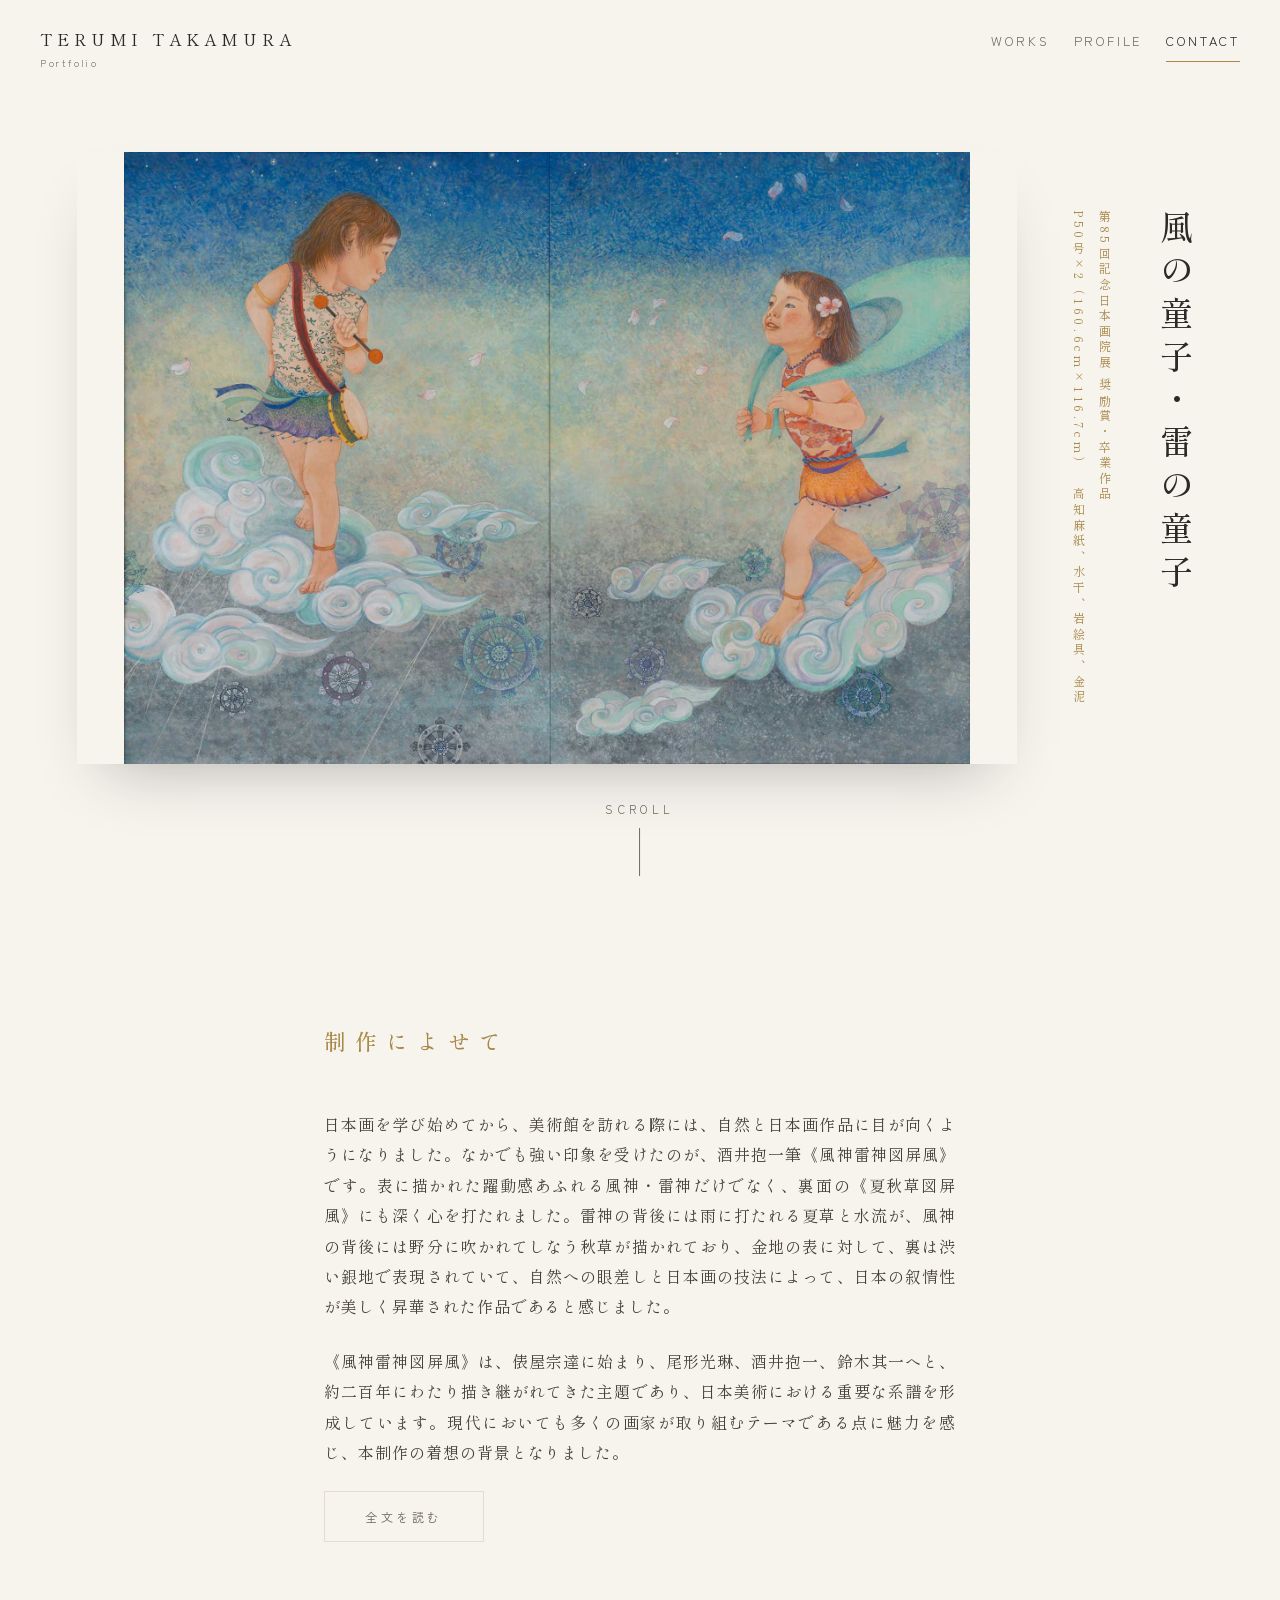
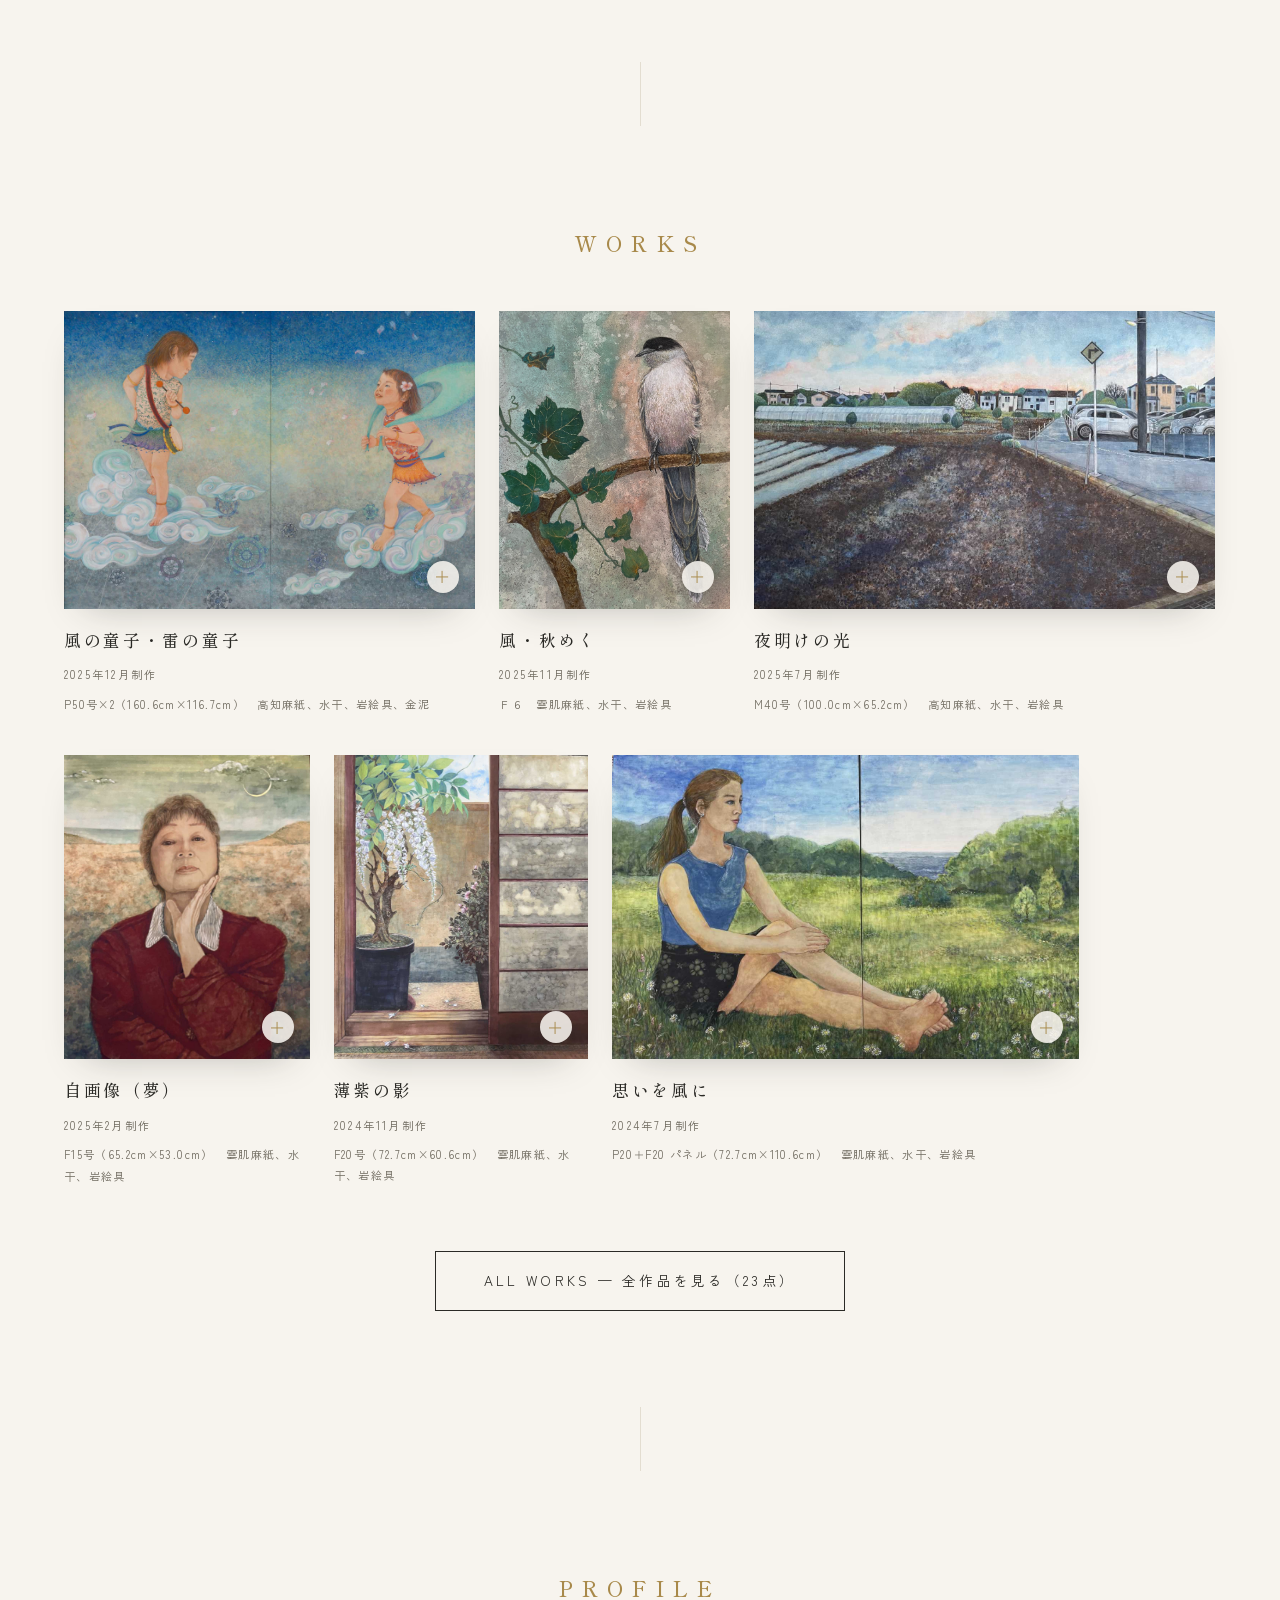
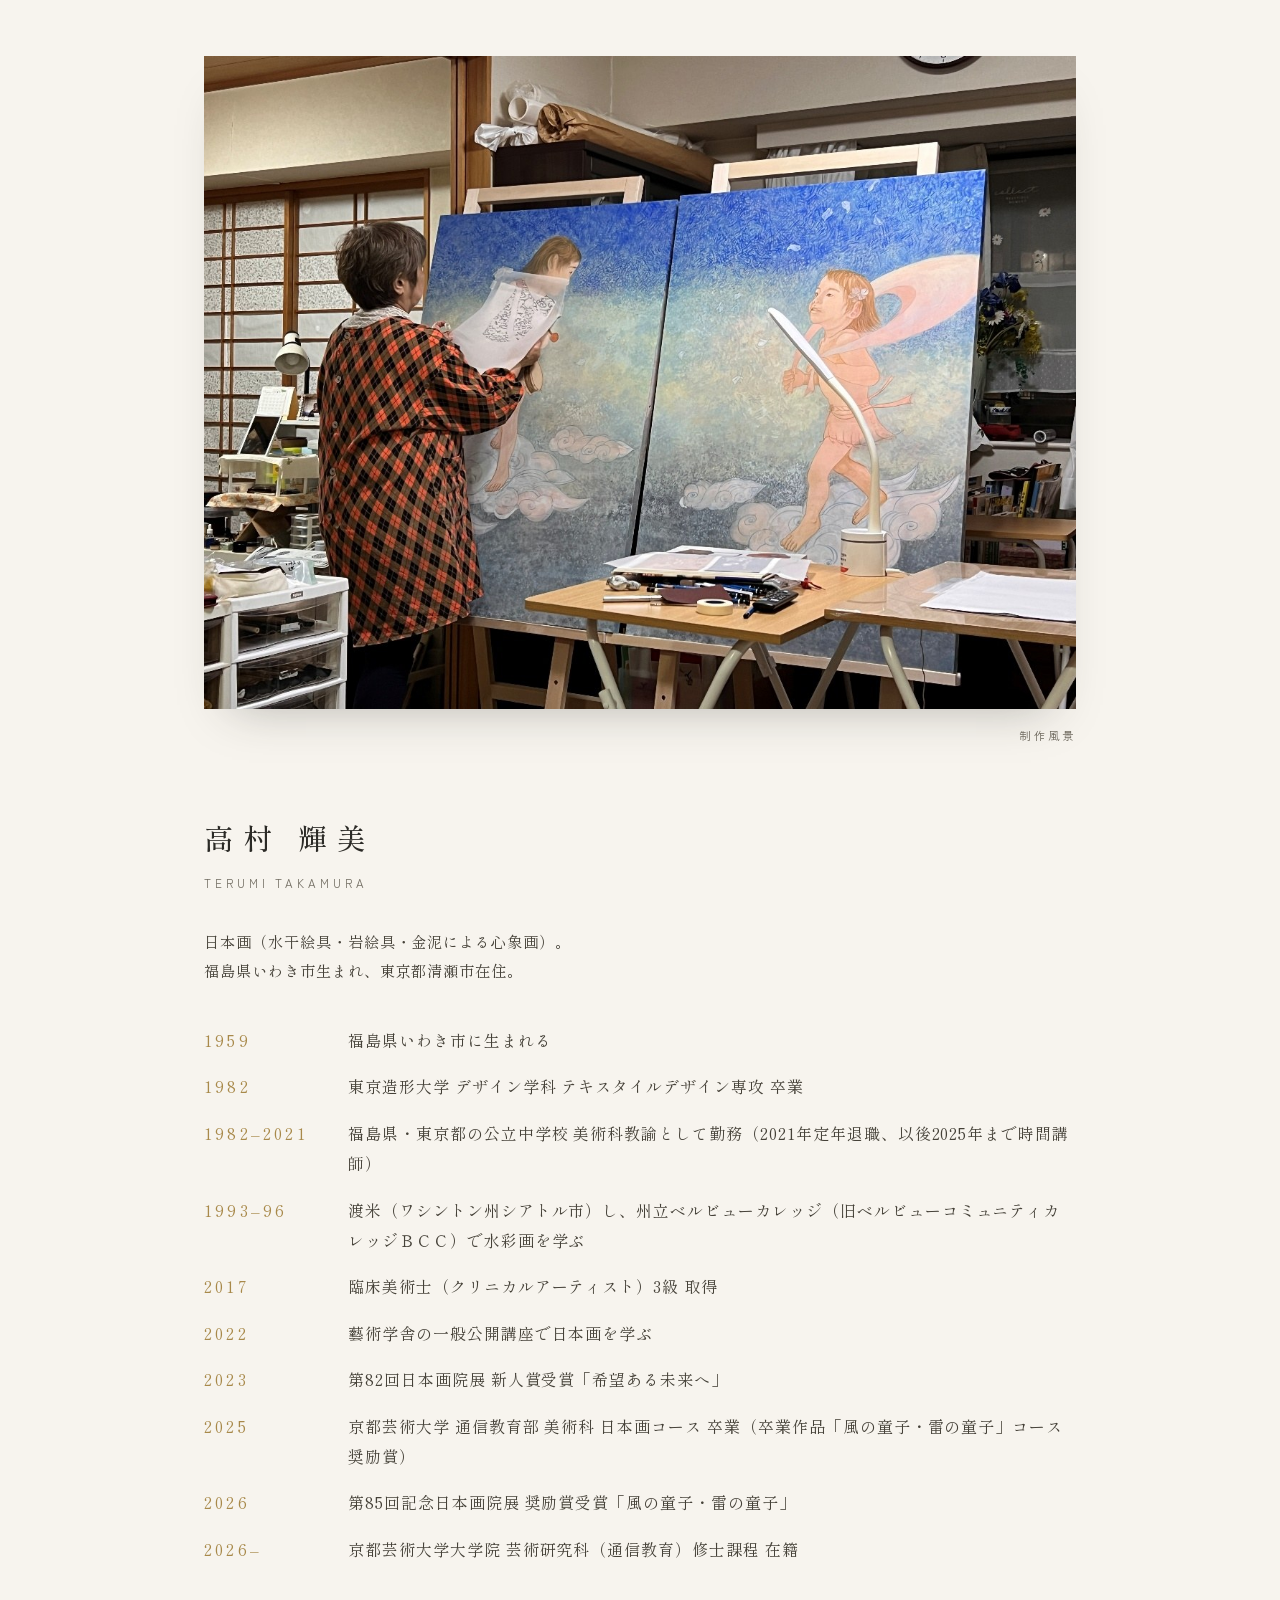
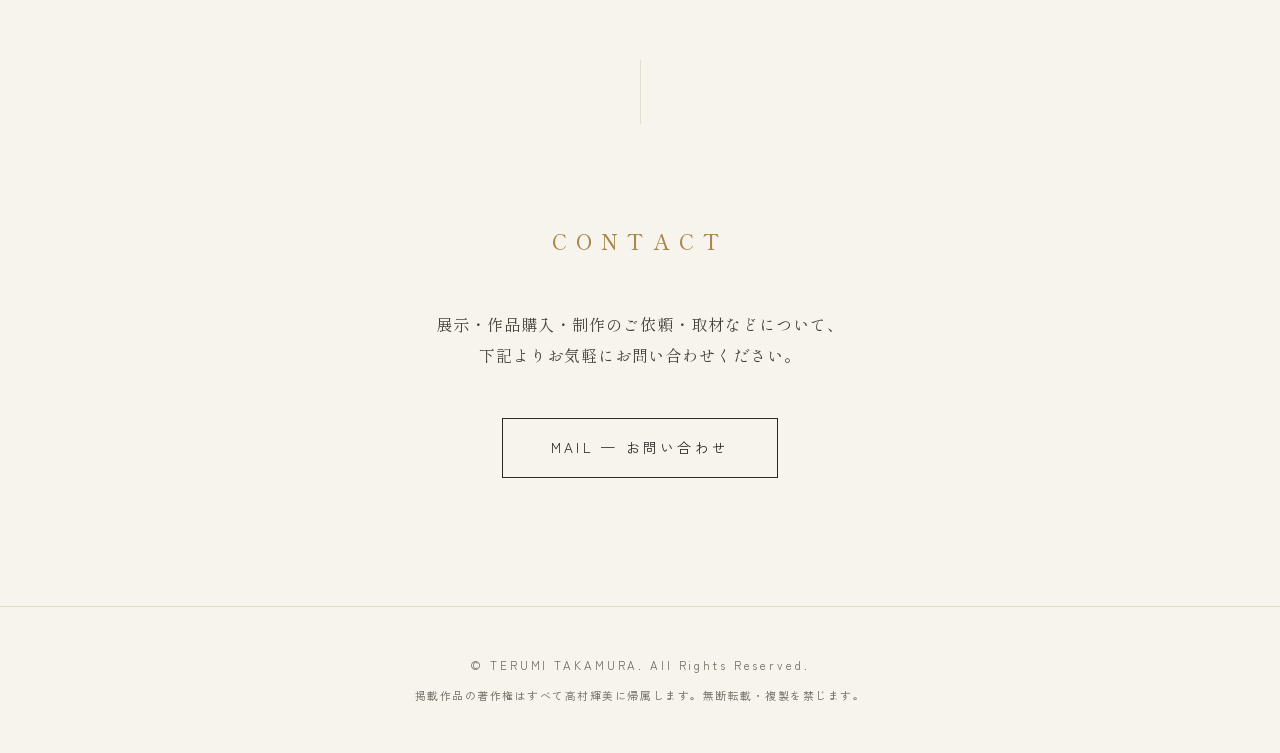
==== index.html @ 199bdb8d "検索・SNS・ボット対策一式を追加 - 作品グリッドとJSON-LDをHTMLへ事前描画（tools/build_static.py）。   JS無効環境・クローラー・SNSプレビューにも作品が見える" ====
<!DOCTYPE html>
<html lang="ja">
<head>
<meta charset="UTF-8">
<meta name="viewport" content="width=device-width, initial-scale=1.0">
<title>高村輝美 — 日本画 | Terumi Takamura</title>
<meta name="description" content="日本画家・高村輝美のポートフォリオ。岩絵具と金泥による心象画の世界。">
<link rel="preconnect" href="https://fonts.googleapis.com">
<link href="https://fonts.googleapis.com/css2?family=Shippori+Mincho:wght@400;500;600&family=Zen+Kaku+Gothic+New:wght@300;400;500&display=swap" rel="stylesheet">
<meta name="robots" content="noai, noimageai">
<link rel="canonical" href="https://takamura-terumi.github.io/">
<meta property="og:type" content="website">
<meta property="og:title" content="高村輝美 — 日本画 | Terumi Takamura">
<meta property="og:description" content="日本画家・高村輝美のポートフォリオ。岩絵具と金泥による心象画の世界。">
<meta property="og:url" content="https://takamura-terumi.github.io/">
<meta property="og:image" content="https://takamura-terumi.github.io/assets/og.jpg">
<meta property="og:image:width" content="1200">
<meta property="og:image:height" content="630">
<meta name="twitter:card" content="summary_large_image">
<!--JSONLD:START-->
<script type="application/ld+json">{"@context": "https://schema.org", "@type": "Person", "name": "高村 輝美", "alternateName": "Terumi Takamura", "jobTitle": "日本画家", "url": "https://takamura-terumi.github.io/", "image": "https://takamura-terumi.github.io/assets/portrait.jpg", "description": "日本画家。水干絵具・岩絵具・金泥による心象画。"}</script>
<!--JSONLD:END-->
<link rel="stylesheet" href="assets/style.css">
</head>
<body>

<header id="hd">
  <div class="brand"><a href="#top">TERUMI TAKAMURA<small>Portfolio</small></a></div>
  <nav id="nav">
    <a href="#works">WORKS</a>
    <a href="#profile">PROFILE</a>
    <a href="#contact">CONTACT</a>
  </nav>
  <button id="menu-btn" class="menu-btn" aria-label="メニューを開く" aria-expanded="false" aria-controls="nav">
    <span></span><span></span><span></span>
  </button>
</header>

<section class="hero" id="top">
  <img id="hero-img" alt="風の童子・雷の童子">
  <div class="hero-title" id="hero-title"></div>
  <div class="scroll-hint">SCROLL</div>
</section>

<section class="statement reveal" id="statement">
  <h2 class="label">制作によせて</h2>
  <div id="stmt-lead"></div>
  <div id="stmt-more"></div>
  <button class="more-btn" id="more-btn">全文を読む</button>
</section>

<hr class="sep">

<section class="works" id="works">
  <h2 class="label reveal">WORKS</h2>
  <div class="grid" id="grid">
<!--WORKS:START-->
<div class="card reveal" style="transition-delay:0.0s"><div class="frame"><img src="assets/works/01_kaze_rai_no_doji.jpg" alt="風の童子・雷の童子" width="1920" height="1388" loading="lazy"></div><div class="info"><h3>風の童子・雷の童子</h3><div class="year">2025年12月制作</div><div class="spec">P50号×2（160.6cm×116.7cm）　高知麻紙、水干、岩絵具、金泥</div></div></div>
<div class="card reveal" style="transition-delay:0.08s"><div class="frame"><img src="assets/works/12_kaze_akimeku.jpg" alt="風・秋めく" width="1386" height="1786" loading="lazy"></div><div class="info"><h3>風・秋めく</h3><div class="year">2025年11月制作</div><div class="spec">Ｆ６　雲肌麻紙、水干、岩絵具</div></div></div>
<div class="card reveal" style="transition-delay:0.16s"><div class="frame"><img src="assets/works/08_yoake_no_hikari.jpg" alt="夜明けの光" width="1300" height="838" loading="lazy"></div><div class="info"><h3>夜明けの光</h3><div class="year">2025年7月制作</div><div class="spec">M40号（100.0cm×65.2cm）　高知麻紙、水干、岩絵具</div></div></div>
<div class="card reveal" style="transition-delay:0.0s"><div class="frame"><img src="assets/works/07_jigazou.jpg" alt="自画像（夢）" width="1300" height="1608" loading="lazy"></div><div class="info"><h3>自画像（夢）</h3><div class="year">2025年2月制作</div><div class="spec">F15号（65.2cm×53.0cm）　雲肌麻紙、水干、岩絵具</div></div></div>
<div class="card reveal" style="transition-delay:0.08s"><div class="frame"><img src="assets/works/06_usumurasaki_no_kage.jpg" alt="薄紫の影" width="1300" height="1554" loading="lazy"></div><div class="info"><h3>薄紫の影</h3><div class="year">2024年11月制作</div><div class="spec">F20号（72.7cm×60.6cm）　雲肌麻紙、水干、岩絵具</div></div></div>
<div class="card reveal" style="transition-delay:0.16s"><div class="frame"><img src="assets/works/05_omoi_wo_kaze_ni.jpeg" alt="思いを風に" width="1300" height="846" loading="lazy"></div><div class="info"><h3>思いを風に</h3><div class="year">2024年7月制作</div><div class="spec">P20＋F20 パネル（72.7cm×110.6cm）　雲肌麻紙、水干、岩絵具</div></div></div>
<!--WORKS:END-->
</div>
  <div class="all-works reveal">
    <a href="works.html">ALL WORKS — 全作品を見る（<span id="all-count">25</span>点）</a>
  </div>
</section>

<hr class="sep">

<section class="profile reveal" id="profile">
  <h2 class="label">PROFILE</h2>
  <div class="profile-inner">
    <figure class="portrait-photo">
      <img src="assets/portrait.jpg" alt="アトリエで「風の童子・雷の童子」を制作中の高村輝美" width="1215" height="911">
      <figcaption>制作風景</figcaption>
    </figure>
    <div class="bio">
      <div class="name">高村 輝美</div>
      <div class="romaji">TERUMI TAKAMURA</div>
      <p class="bio-lead">日本画（水干絵具・岩絵具・金泥による心象画）。<br>福島県いわき市生まれ、東京都清瀬市在住。</p>
      <dl>
        <dt>1959</dt><dd>福島県いわき市に生まれる</dd>
        <dt>1982</dt><dd>東京造形大学 デザイン学科 テキスタイルデザイン専攻 卒業</dd>
        <dt>1982–2021</dt><dd>福島県・東京都の公立中学校 美術科教諭として勤務（2021年定年退職、以後2025年まで時間講師）</dd>
        <dt>1993–96</dt><dd>渡米（ワシントン州シアトル市）し、州立ベルビューカレッジ（旧ベルビューコミュニティカレッジＢＣＣ）で水彩画を学ぶ</dd>
        <dt>2017</dt><dd>臨床美術士（クリニカルアーティスト）3級 取得</dd>
        <dt>2022</dt><dd>藝術学舎の一般公開講座で日本画を学ぶ</dd>
        <dt>2023</dt><dd>第82回日本画院展 新人賞受賞「希望ある未来へ」</dd>
        <dt>2025</dt><dd>京都芸術大学 通信教育部 美術科 日本画コース 卒業（卒業作品「風の童子・雷の童子」コース奨励賞）</dd>
        <dt>2026</dt><dd>第85回記念日本画院展 奨励賞受賞「風の童子・雷の童子」</dd>
        <dt>2026–</dt><dd>京都芸術大学大学院 芸術研究科（通信教育）修士課程 在籍</dd>
      </dl>
    </div>
  </div>
</section>

<hr class="sep">

<section class="contact reveal" id="contact">
  <h2 class="label">CONTACT</h2>
  <p>展示・作品購入・制作のご依頼・取材などについて、<br>下記よりお気軽にお問い合わせください。</p>
  <a class="mail" id="mail-link" href="#">MAIL — お問い合わせ</a>
</section>

<footer>© TERUMI TAKAMURA. All Rights Reserved.<span class="copyright-note">掲載作品の著作権はすべて高村輝美に帰属します。無断転載・複製を禁じます。</span></footer>

<dialog id="lb">
  <div class="lb">
    <div class="img-area"><img id="lb-img" alt=""></div>
    <aside>
      <h3 id="lb-title"></h3>
      <div class="subtitle" id="lb-sub"></div>
      <div class="year" id="lb-year"></div>
      <p id="lb-cap"></p>
    </aside>
  </div>
  <button class="lb-close" id="lb-close">CLOSE ✕</button>
  <div class="lb-nav">
    <button id="lb-prev" aria-label="前の作品">←</button>
    <button id="lb-next" aria-label="次の作品">→</button>
    <span class="lb-count" id="lb-count"></span>
  </div>
</dialog>

<script src="assets/site.js"></script>
<script>
fetch('works.json').then(r=>r.json()).then(data=>{
  const all = data.works;
  const featured = all.filter(w=>w.featured);
  const main = all.find(w=>w.id==='main') || all[0];

  // hero
  const heroImg=document.getElementById('hero-img');
  heroImg.src = main.file;
  heroImg.width = main.width;
  heroImg.height = main.height;
  document.getElementById('hero-title').innerHTML =
    `<div class="title-main">${main.title}</div><div class="award">${main.award}<br>${main.size}　${main.materials}</div>`;

  // statement（冒頭2段落＋残りは「全文を読む」）
  const paras = main.caption.split('\n').filter(t=>t.trim());
  const lead = document.getElementById('stmt-lead');
  const more = document.getElementById('stmt-more');
  paras.slice(0,2).forEach(t=>{const p=document.createElement('p');p.textContent=t;lead.appendChild(p);});
  paras.slice(2).forEach(t=>{const p=document.createElement('p');p.textContent=t;more.appendChild(p);});
  const btn=document.getElementById('more-btn');
  if(paras.length<=2) btn.style.display='none';
  btn.onclick=()=>{
    const open = more.classList.toggle('open');
    btn.textContent = open ? '閉じる' : '全文を読む';
  };

  // works（トップは厳選のみ。ライトボックスの前後送りも厳選内で循環）
  const grid=document.getElementById('grid');
  Site.buildGrid(grid, featured);
  Site.layoutGrid(grid, featured);
  Site.autoRelayout([[grid, featured]]);
  document.getElementById('all-count').textContent = all.length;

  Site.reveal();

  // 現在地ハイライト
  const secIds=['works','profile','contact'];
  const navLinks=[...document.querySelectorAll('#nav a')];
  const secIo=Site.hold(new IntersectionObserver(es=>{
    es.forEach(e=>{
      if(e.isIntersecting){
        navLinks.forEach(a=>a.classList.toggle('active',a.getAttribute('href')==='#'+e.target.id));
      }
    });
  },{rootMargin:'-40% 0px -55% 0px'}));
  secIds.forEach(id=>secIo.observe(document.getElementById(id)));
});

Site.initLightbox();
Site.chrome();

// メールアドレスは収集ボット対策でJS側で組み立てる
(()=>{
  const a = document.getElementById('mail-link');
  const u = 'terumimeister', d = 'gmail.com';
  a.href = 'mailto:' + u + String.fromCharCode(64) + d;
})();
</script>
</body>
</html>
---- assets/style.css ----
/* ============================================================
   高村輝美 ポートフォリオ 共通スタイル
   ルール：余白は必ず8の倍数（--s1〜--s15 のトークンを使う）
   ============================================================ */
:root{
  --bg:#f7f4ee; --ink:#2b2a26; --sub:#6f6a5f; --gold:#a8894a; --line:#e3ddd0;
  --serif:'Shippori Mincho',serif; --sans:'Zen Kaku Gothic New',sans-serif;
  /* 8ptスペーシングスケール */
  --s1:8px; --s2:16px; --s3:24px; --s4:32px; --s5:40px; --s6:48px;
  --s8:64px; --s10:80px; --s12:96px; --s15:120px;
}
*{margin:0;padding:0;box-sizing:border-box}
html{scroll-behavior:smooth}
body{background:var(--bg);color:var(--ink);font-family:var(--serif);line-height:1.9;letter-spacing:.06em}
section{scroll-margin-top:80px}
/* 画像の保存抑止：ドラッグ保存・iOS長押し保存を無効化（完全防止ではなく抑止） */
img{user-select:none;-webkit-user-drag:none;-webkit-touch-callout:none}

footer .copyright-note{display:block;margin-top:var(--s1);font-size:.68rem;letter-spacing:.14em;color:var(--sub)}

/* ===== header ===== */
header{position:fixed;top:0;left:0;right:0;z-index:20;display:flex;justify-content:space-between;align-items:baseline;padding:var(--s3) var(--s5);transition:background .4s,box-shadow .4s}
header.scrolled{background:rgba(247,244,238,.92);backdrop-filter:blur(8px);box-shadow:0 1px 0 var(--line)}
.brand{font-size:1.02rem;letter-spacing:.3em;white-space:nowrap}
.brand a{color:inherit;text-decoration:none}
.brand small{display:block;font-family:var(--sans);font-size:.58rem;letter-spacing:.28em;color:var(--sub)}
nav{display:flex;gap:var(--s3)}
nav a{font-family:var(--sans);font-size:.8rem;letter-spacing:.22em;color:var(--sub);text-decoration:none;padding-bottom:8px;border-bottom:1px solid transparent;transition:color .3s,border-color .3s}
nav a:hover{color:var(--gold)}
nav a.active{color:var(--ink);border-color:var(--gold)}

/* ===== hamburger menu（モバイル） ===== */
.menu-btn{display:none;background:none;border:0;width:40px;height:40px;padding:0;cursor:pointer;position:relative;z-index:21}
.menu-btn span{position:absolute;left:6px;right:6px;height:1px;background:var(--ink);transition:transform .35s cubic-bezier(.22,.61,.36,1),opacity .25s}
.menu-btn span:nth-child(1){top:15px}
.menu-btn span:nth-child(2){top:20px}
.menu-btn span:nth-child(3){top:25px}
.menu-btn.open span:nth-child(1){transform:translateY(5px) rotate(45deg)}
.menu-btn.open span:nth-child(2){opacity:0}
.menu-btn.open span:nth-child(3){transform:translateY(-5px) rotate(-45deg)}

/* ===== hero ===== */
.hero{min-height:100vh;display:grid;grid-template-columns:1fr auto;gap:var(--s6);align-items:center;padding:112px clamp(24px,6vw,80px) var(--s12);position:relative}
.hero img{width:100%;max-height:68vh;object-fit:contain;box-shadow:0 30px 60px -30px rgba(43,42,38,.35)}
.hero-title{writing-mode:vertical-rl;height:auto;max-height:68vh;display:flex;flex-direction:column;align-items:flex-start;gap:var(--s4)}
.hero-title .title-main{font-size:clamp(1.5rem,2.6vw,2.25rem);font-weight:500;letter-spacing:.3em;line-height:1.6}
.hero-title .award{font-size:.75rem;color:var(--gold);letter-spacing:.3em;line-height:2.2}
.scroll-hint{position:absolute;bottom:var(--s3);left:50%;transform:translateX(-50%);font-family:var(--sans);font-size:.7rem;letter-spacing:.4em;color:var(--sub)}
.scroll-hint::after{content:"";display:block;width:1px;height:var(--s6);background:var(--sub);margin:var(--s1) auto 0;animation:drop 2.2s infinite}
@keyframes drop{0%{transform:scaleY(0);transform-origin:top}45%{transform:scaleY(1);transform-origin:top}55%{transform:scaleY(1);transform-origin:bottom}100%{transform:scaleY(0);transform-origin:bottom}}

/* ===== statement ===== */
.statement{max-width:680px;margin:0 auto;padding:var(--s15) var(--s3)}
h2.label{font-family:var(--serif);font-size:1.35rem;color:var(--gold);letter-spacing:.42em;margin-bottom:var(--s6);font-weight:500}
.statement p{font-size:1rem;color:#454138;text-align:justify;margin-bottom:var(--s3)}
#stmt-more{display:none}
#stmt-more.open{display:block}
.more-btn{display:inline-block;background:none;border:1px solid var(--line);color:var(--sub);font-family:var(--sans);font-size:.75rem;letter-spacing:.3em;padding:var(--s2) var(--s5);cursor:pointer;transition:border-color .3s,color .3s}
.more-btn:hover{border-color:var(--gold);color:var(--gold)}
hr.sep{border:0;width:1px;height:var(--s8);background:var(--line);margin:0 auto}

/* ===== works ===== */
.works{max-width:1280px;margin:0 auto;padding:var(--s12) clamp(24px,5vw,80px)}
.works h2.label{text-align:center}
.grid{display:flex;flex-wrap:wrap;gap:var(--s5) var(--s3)}
.card{cursor:zoom-in;width:100%}
.card .frame{position:relative;overflow:hidden;background:#efeadf;box-shadow:0 16px 36px -22px rgba(43,42,38,.35)}
.card img{width:100%;height:auto;display:block;transition:transform .9s cubic-bezier(.22,.61,.36,1)}
.card:hover img{transform:scale(1.035)}
/* クリックできることを示す「＋」バッジ */
.frame::after{content:"＋";position:absolute;right:var(--s2);bottom:var(--s2);width:var(--s4);height:var(--s4);border-radius:50%;background:rgba(247,244,238,.88);color:var(--gold);font-family:var(--sans);font-size:1.05rem;display:flex;align-items:center;justify-content:center;line-height:1;box-shadow:0 2px 8px rgba(43,42,38,.22);transition:background .3s,color .3s,transform .3s}
.card:hover .frame::after{background:var(--gold);color:#fff;transform:scale(1.1)}
.card .info{padding:var(--s2) 0 0}
.card .info h3{font-size:1.05rem;font-weight:500;letter-spacing:.16em}
.card .info .year{font-family:var(--sans);font-size:.7rem;color:var(--sub);letter-spacing:.2em;margin-top:8px}
.card .info .spec{font-family:var(--sans);font-size:.7rem;color:var(--sub);letter-spacing:.12em;line-height:1.9;margin-top:8px}

/* ALL WORKS ボタン */
.all-works{display:flex;justify-content:center;margin-top:var(--s8)}
.all-works a{display:inline-block;font-family:var(--sans);font-size:.85rem;letter-spacing:.24em;color:var(--ink);text-decoration:none;border:1px solid var(--ink);padding:var(--s2) var(--s6);transition:background .3s,color .3s}
.all-works a:hover{background:var(--ink);color:var(--bg)}

/* ===== 全作品ページ ===== */
.page-works{padding-top:144px}
.works-head{text-align:center;margin-bottom:var(--s4)}
.works-head h2.label{margin-bottom:var(--s2)}
.works-head .lead{font-family:var(--sans);font-size:.75rem;letter-spacing:.2em;color:var(--sub)}
.group{max-width:1280px;margin:0 auto;padding:var(--s6) clamp(24px,5vw,80px) var(--s8)}
h3.group-label{font-family:var(--serif);font-size:1.1rem;font-weight:500;letter-spacing:.3em;margin-bottom:var(--s5)}
h3.group-label small{font-family:var(--sans);font-size:.7rem;color:var(--gold);letter-spacing:.24em;margin-left:var(--s2)}

/* ===== lightbox ===== */
dialog{border:0;background:rgba(24,23,20,.97);width:100vw;height:100vh;max-width:100vw;max-height:100vh;padding:0}
.lb{display:grid;grid-template-columns:1fr 350px;height:100vh}
.lb .img-area{display:flex;align-items:center;justify-content:center;padding:5vh 3vw;min-width:0}
.lb .img-area img{max-width:100%;max-height:88vh;object-fit:contain;box-shadow:0 40px 90px -40px #000}
.lb aside{background:#221f1b;color:#e9e4d8;padding:var(--s10) var(--s5) var(--s12);overflow-y:auto}
.lb aside h3{font-size:1.4rem;font-weight:500;letter-spacing:.2em}
.lb aside .subtitle{font-size:.85rem;color:#bdb7a9;letter-spacing:.14em;margin-top:8px}
.lb aside .subtitle:empty{display:none}
.lb aside .year{font-family:var(--sans);font-size:.72rem;color:#c9a45c;letter-spacing:.24em;margin:var(--s2) 0 var(--s4);line-height:2}
.lb aside p{font-size:.88rem;line-height:2.2;color:#bdb7a9;text-align:justify}
.lb-close{position:fixed;top:var(--s3);right:var(--s4);background:none;border:0;color:#e9e4d8;font-family:var(--sans);font-size:.75rem;letter-spacing:.3em;cursor:pointer;z-index:2}
.lb-close:hover{color:#c9a45c}
.lb-nav{position:fixed;bottom:var(--s3);left:var(--s4);display:flex;gap:var(--s2);align-items:center}
.lb-nav button{background:none;border:1px solid #4a463e;color:#e9e4d8;width:var(--s6);height:var(--s6);border-radius:50%;cursor:pointer;font-size:1rem;transition:border-color .3s}
.lb-nav button:hover{border-color:#c9a45c}
.lb-count{font-family:var(--sans);font-size:.7rem;letter-spacing:.24em;color:#8d877b}

/* ===== profile ===== */
.profile{max-width:920px;margin:0 auto;padding:var(--s12) var(--s3)}
.profile h2.label{text-align:center}
.profile-inner{display:grid;grid-template-columns:1fr;gap:var(--s8)}
.portrait-photo{margin:0}
.portrait-photo img{width:100%;height:auto;display:block;box-shadow:0 24px 48px -28px rgba(43,42,38,.35)}
.portrait-photo figcaption{font-family:var(--sans);font-size:.7rem;letter-spacing:.28em;color:var(--sub);margin-top:var(--s2);text-align:right}
.profile .name{font-size:1.8rem;font-weight:500;letter-spacing:.34em;margin-bottom:8px}
.profile .romaji{font-family:var(--sans);font-size:.72rem;letter-spacing:.34em;color:var(--sub);margin-bottom:var(--s4)}
.profile .bio-lead{font-size:.95rem;color:#454138;margin-bottom:var(--s5)}
.profile dl{display:grid;grid-template-columns:9em 1fr;row-gap:var(--s2);font-size:1rem}
.profile dt{color:var(--gold);letter-spacing:.2em}
.profile dd{color:#454138}
.profile .note{margin-top:var(--s5);font-family:var(--sans);font-size:.75rem;color:var(--sub);letter-spacing:.12em;line-height:2.2}

/* ===== contact ===== */
.contact{max-width:640px;margin:0 auto;padding:var(--s12) var(--s3) 128px;text-align:center}
.contact p{font-size:1rem;color:#454138;margin-bottom:var(--s6)}
.contact .mail{display:inline-block;font-family:var(--sans);font-size:.85rem;letter-spacing:.24em;color:var(--ink);text-decoration:none;border:1px solid var(--ink);padding:var(--s2) var(--s6);transition:background .3s,color .3s}
.contact .mail:hover{background:var(--ink);color:var(--bg)}

footer{border-top:1px solid var(--line);padding:var(--s6) var(--s5);text-align:center;font-family:var(--sans);font-size:.72rem;letter-spacing:.25em;color:var(--sub)}

/* ===== reveal ===== */
.reveal{opacity:0;transform:translateY(32px);transition:opacity 1.1s cubic-bezier(.22,.61,.36,1),transform 1.1s cubic-bezier(.22,.61,.36,1)}
.reveal.on{opacity:1;transform:none}

/* ===== responsive ===== */
/* モバイルのライトボックス：詳細を消さず、画像の下に縦積みで表示 */
@media (max-width:860px){
  dialog{overflow-y:auto}
  .lb{display:block;height:auto;min-height:100vh}
  .lb .img-area{padding:72px var(--s2) var(--s2)}
  .lb .img-area img{max-height:56vh;margin:0 auto;display:block}
  .lb aside{padding:var(--s4) var(--s3) 136px}
  .lb-nav button{background:rgba(24,23,20,.78)}
  .lb-count{background:rgba(24,23,20,.78);padding:var(--s1);border-radius:var(--s3)}
}
@media (max-width:760px){
  .hero{grid-template-columns:1fr;padding-top:96px}
  .hero-title{writing-mode:horizontal-tb;height:auto;max-height:none}
  .profile-inner{gap:40px}
  .profile .name,.profile .romaji{text-align:center}
  .profile dl{grid-template-columns:1fr;row-gap:.2em}
  .profile dt{margin-top:1.2em}
}
@media (max-width:700px){
  header{padding:var(--s2) var(--s3);align-items:center}
  .brand{font-size:.9rem}
  .brand small{display:none}
  .menu-btn{display:block}
  nav#nav{
    position:fixed;inset:0;
    display:flex;flex-direction:column;align-items:center;justify-content:center;gap:var(--s6);
    background:var(--bg);
    transform:translateY(-100%);opacity:0;visibility:hidden;
    transition:transform .45s cubic-bezier(.22,.61,.36,1),opacity .35s,visibility 0s .45s;
  }
  nav#nav.open{transform:translateY(0);opacity:1;visibility:visible;transition:transform .45s cubic-bezier(.22,.61,.36,1),opacity .35s,visibility 0s}
  nav#nav a{font-size:1.1rem;letter-spacing:.3em;padding-bottom:0;border-bottom:0}
  h2.label{font-size:1.15rem}
  .page-works{padding-top:112px}
}
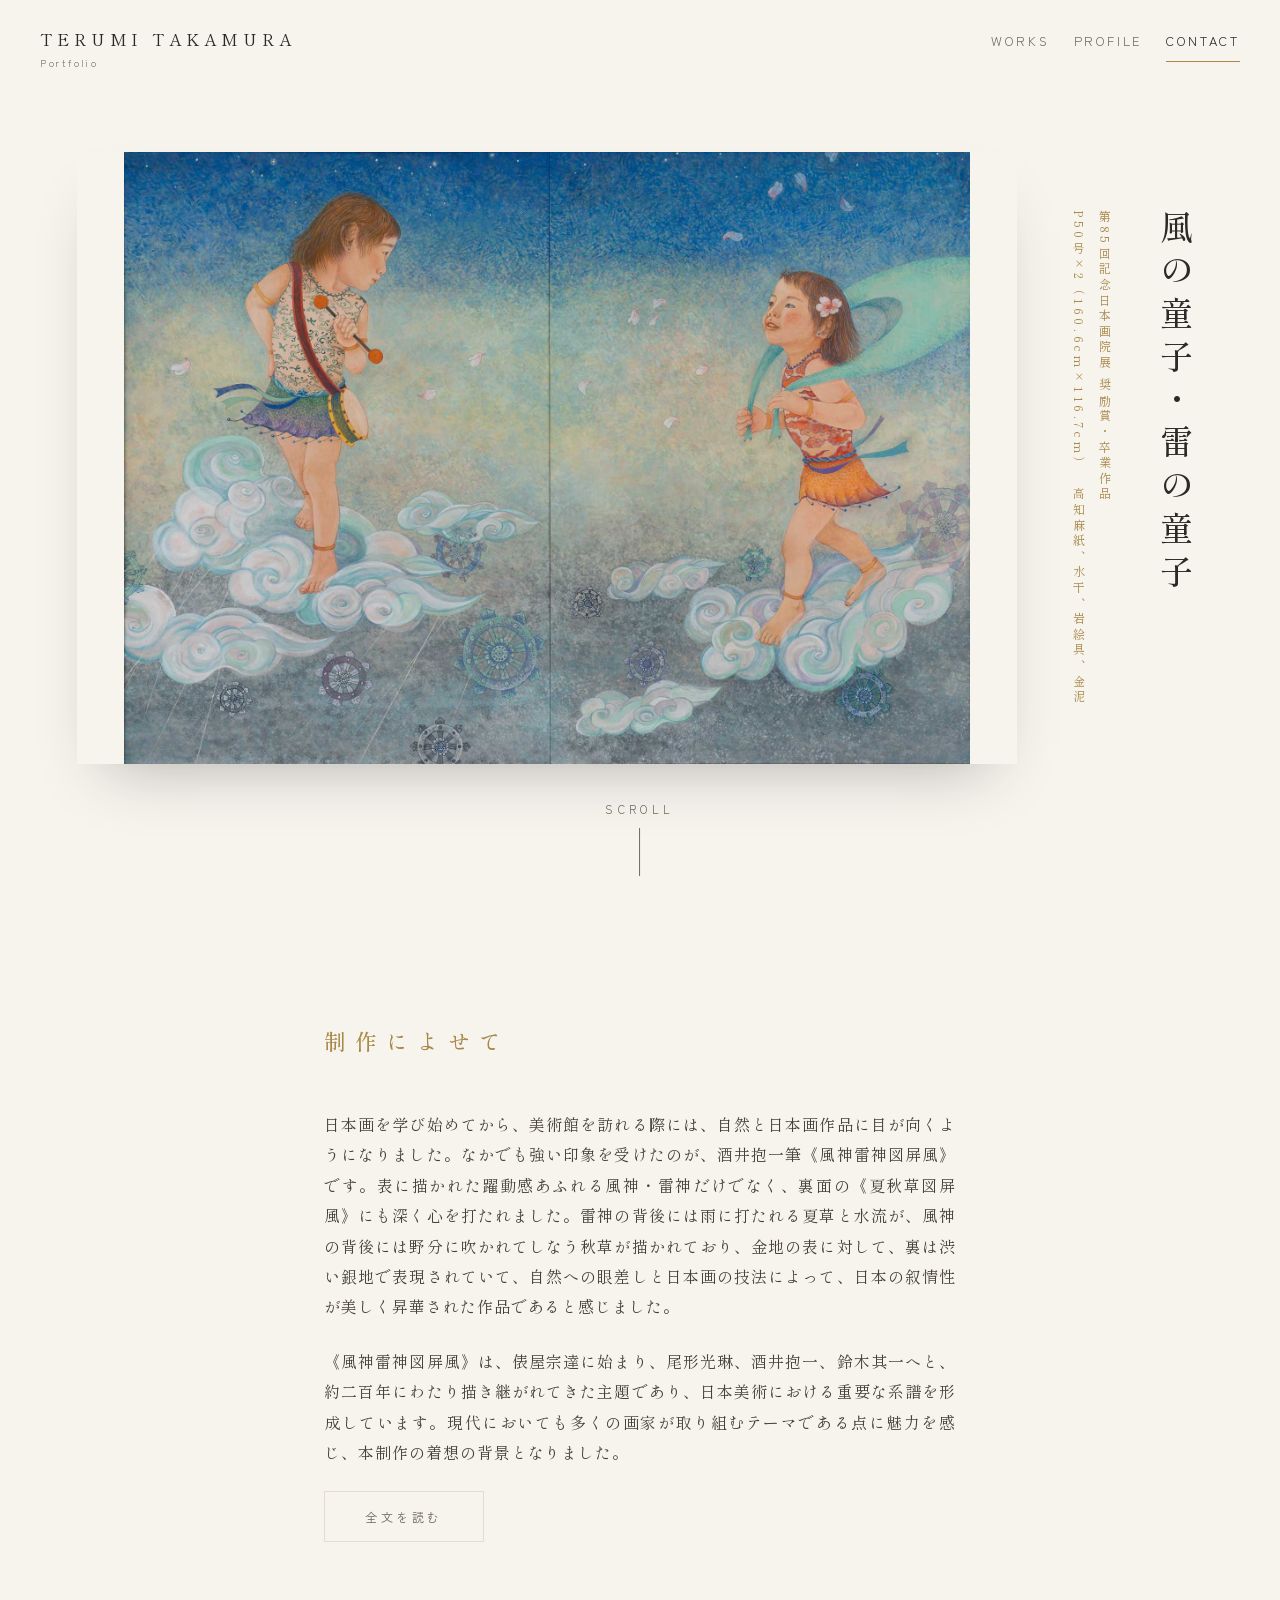
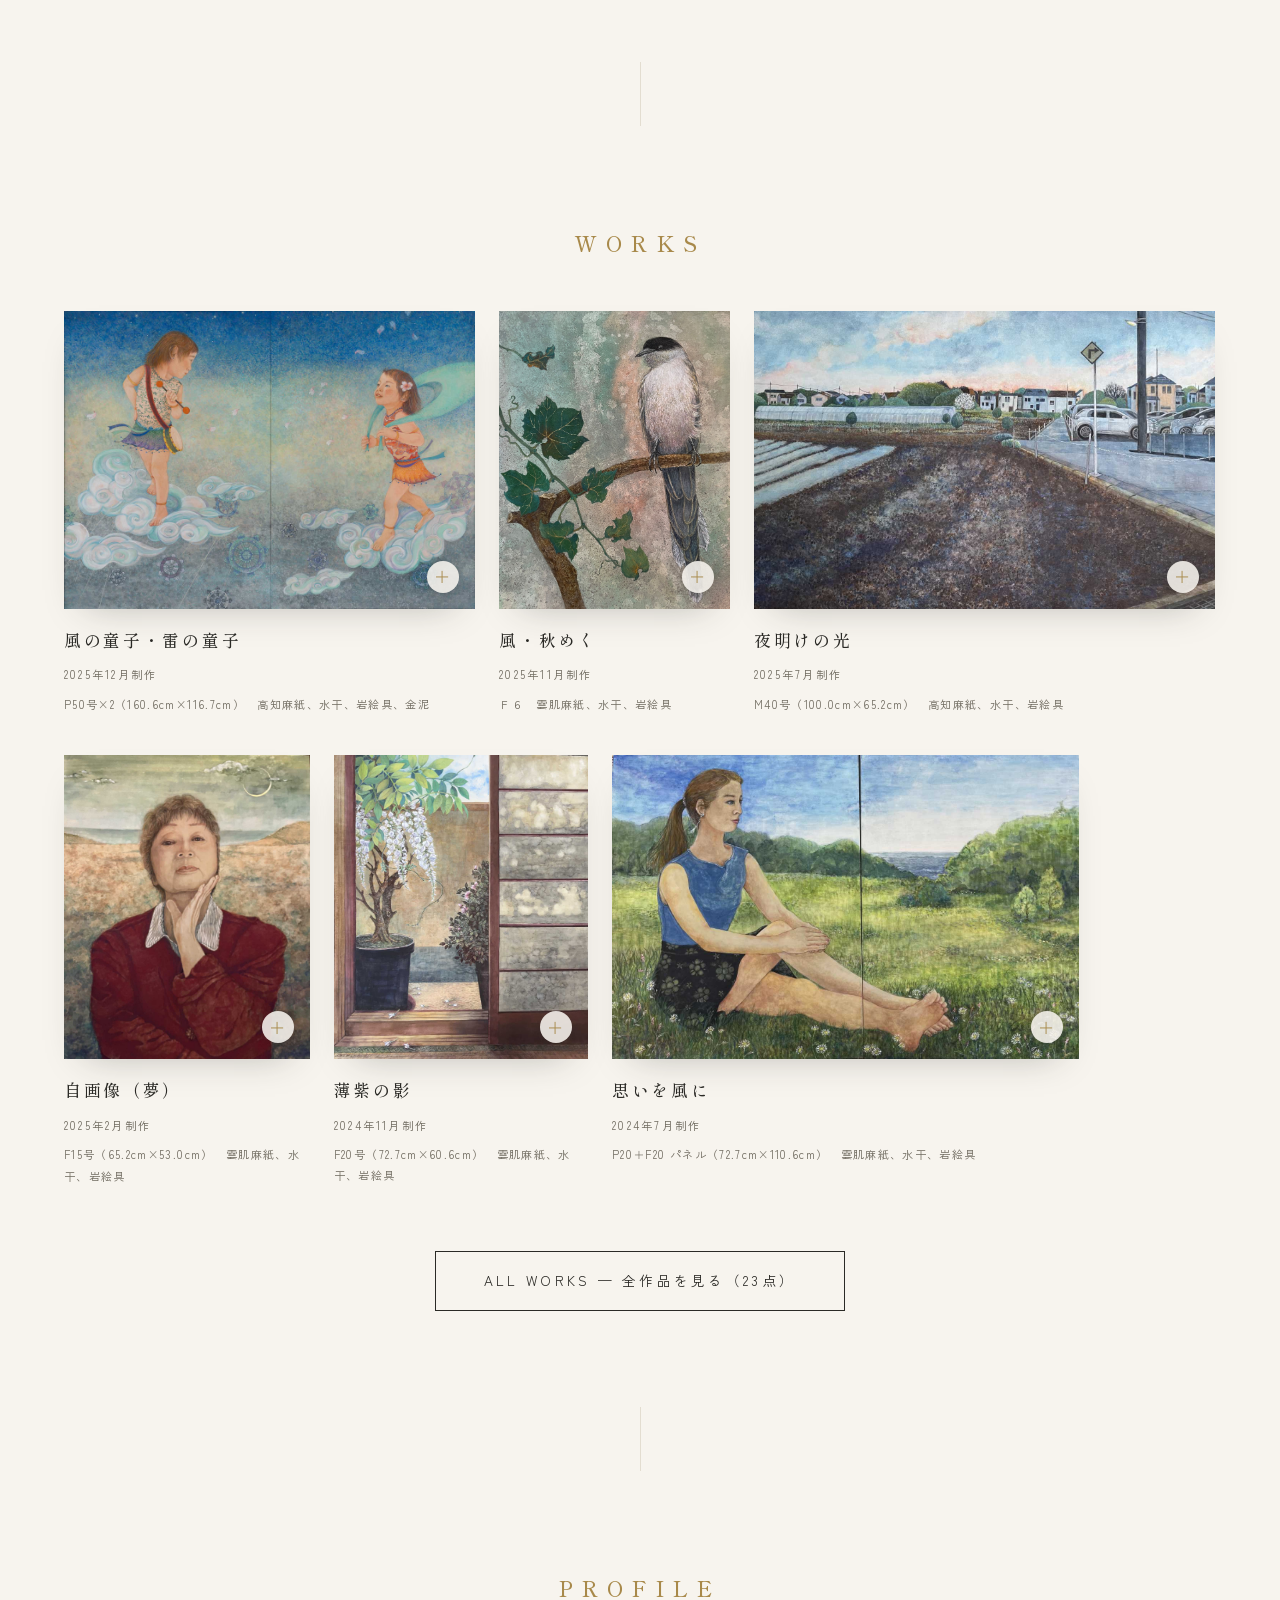
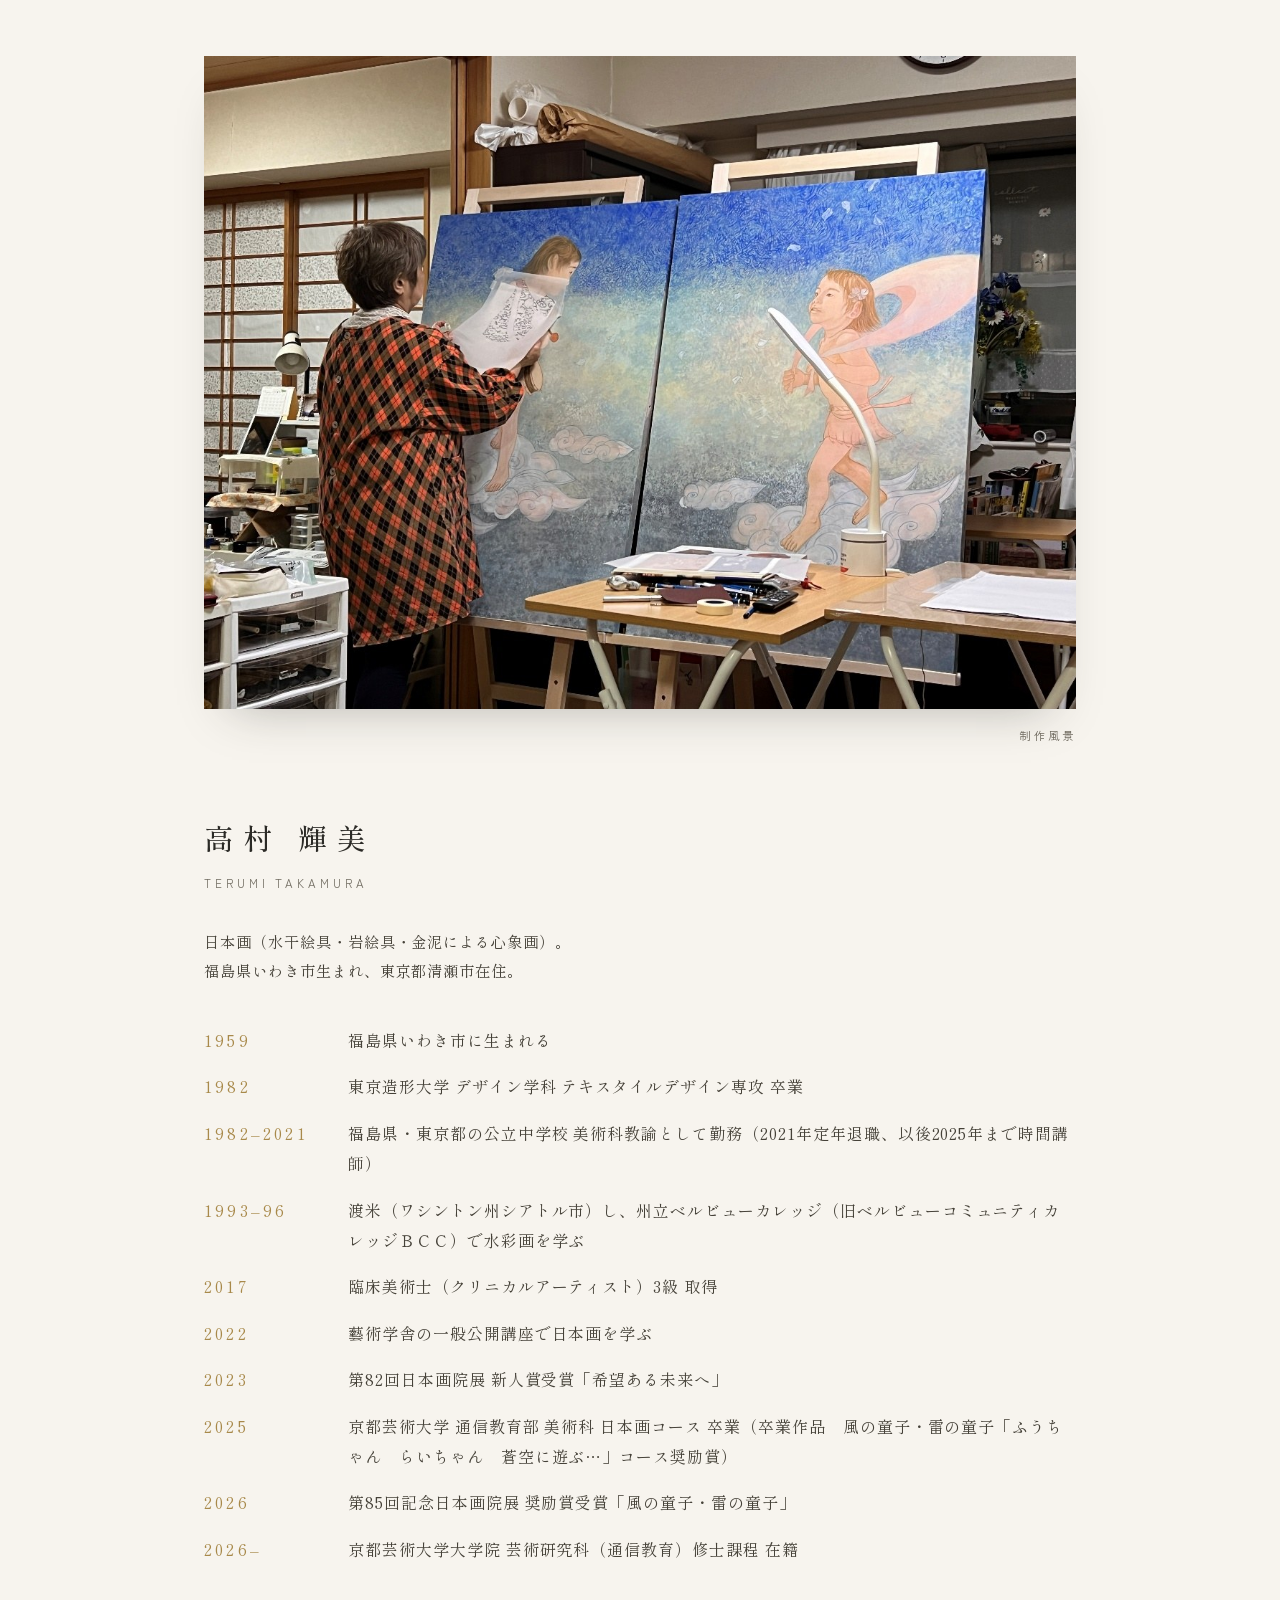
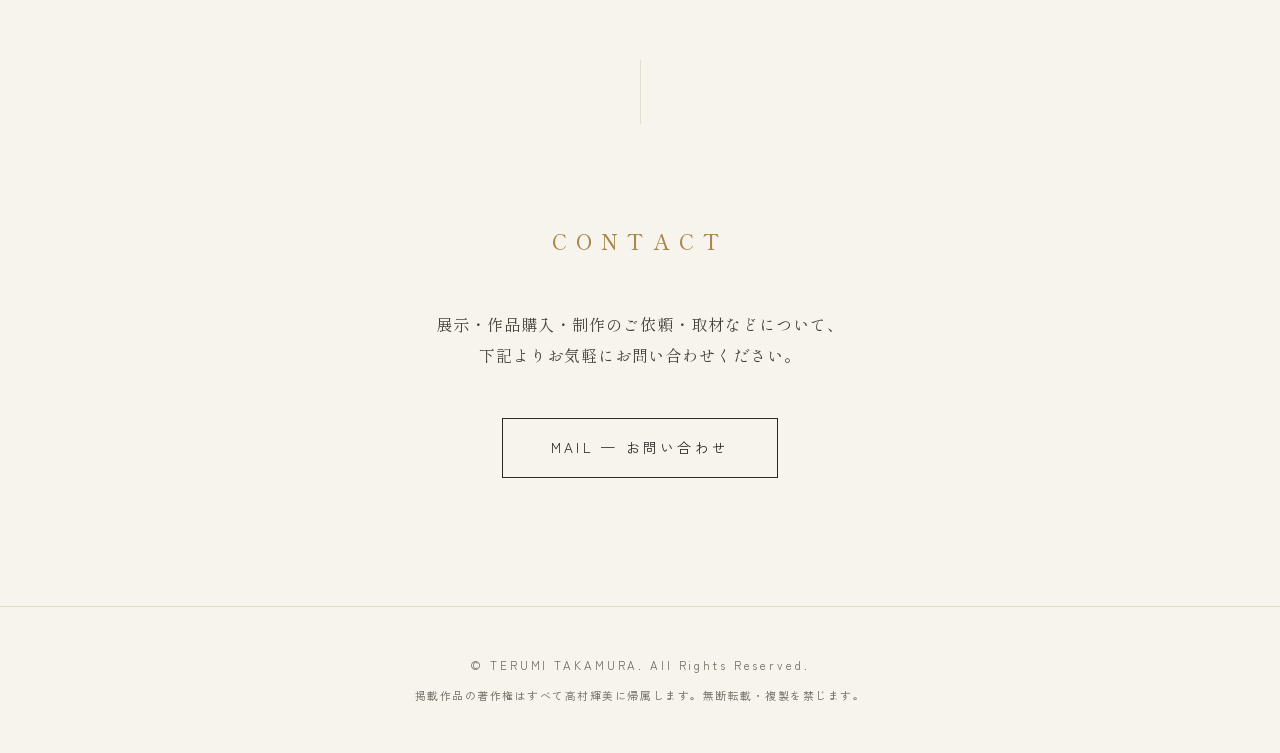
==== commit 39755374: "略歴の卒業作品名を正式名称に修正、ファビコンを追加 - PROFILE 2025年の行を「卒業作品 風の童子・雷の童子   「ふうちゃん らいちゃん 蒼空に遊ぶ…」コース奨励賞」に（本人指示の正式名）" ====
--- a/index.html
+++ b/index.html
@@ -20,6 +20,9 @@
 <!--JSONLD:START-->
 <script type="application/ld+json">{"@context": "https://schema.org", "@type": "Person", "name": "高村 輝美", "alternateName": "Terumi Takamura", "jobTitle": "日本画家", "url": "https://takamura-terumi.github.io/", "image": "https://takamura-terumi.github.io/assets/portrait.jpg", "description": "日本画家。水干絵具・岩絵具・金泥による心象画。"}</script>
 <!--JSONLD:END-->
+<link rel="icon" type="image/png" sizes="32x32" href="assets/favicon-32.png">
+<link rel="icon" type="image/png" sizes="192x192" href="assets/favicon-192.png">
+<link rel="apple-touch-icon" href="assets/apple-touch-icon.png">
 <link rel="stylesheet" href="assets/style.css">
 </head>
 <body>
@@ -89,7 +92,7 @@
         <dt>2017</dt><dd>臨床美術士（クリニカルアーティスト）3級 取得</dd>
         <dt>2022</dt><dd>藝術学舎の一般公開講座で日本画を学ぶ</dd>
         <dt>2023</dt><dd>第82回日本画院展 新人賞受賞「希望ある未来へ」</dd>
-        <dt>2025</dt><dd>京都芸術大学 通信教育部 美術科 日本画コース 卒業（卒業作品「風の童子・雷の童子」コース奨励賞）</dd>
+        <dt>2025</dt><dd>京都芸術大学 通信教育部 美術科 日本画コース 卒業（卒業作品　風の童子・雷の童子「ふうちゃん　らいちゃん　蒼空に遊ぶ…」コース奨励賞）</dd>
         <dt>2026</dt><dd>第85回記念日本画院展 奨励賞受賞「風の童子・雷の童子」</dd>
         <dt>2026–</dt><dd>京都芸術大学大学院 芸術研究科（通信教育）修士課程 在籍</dd>
       </dl>
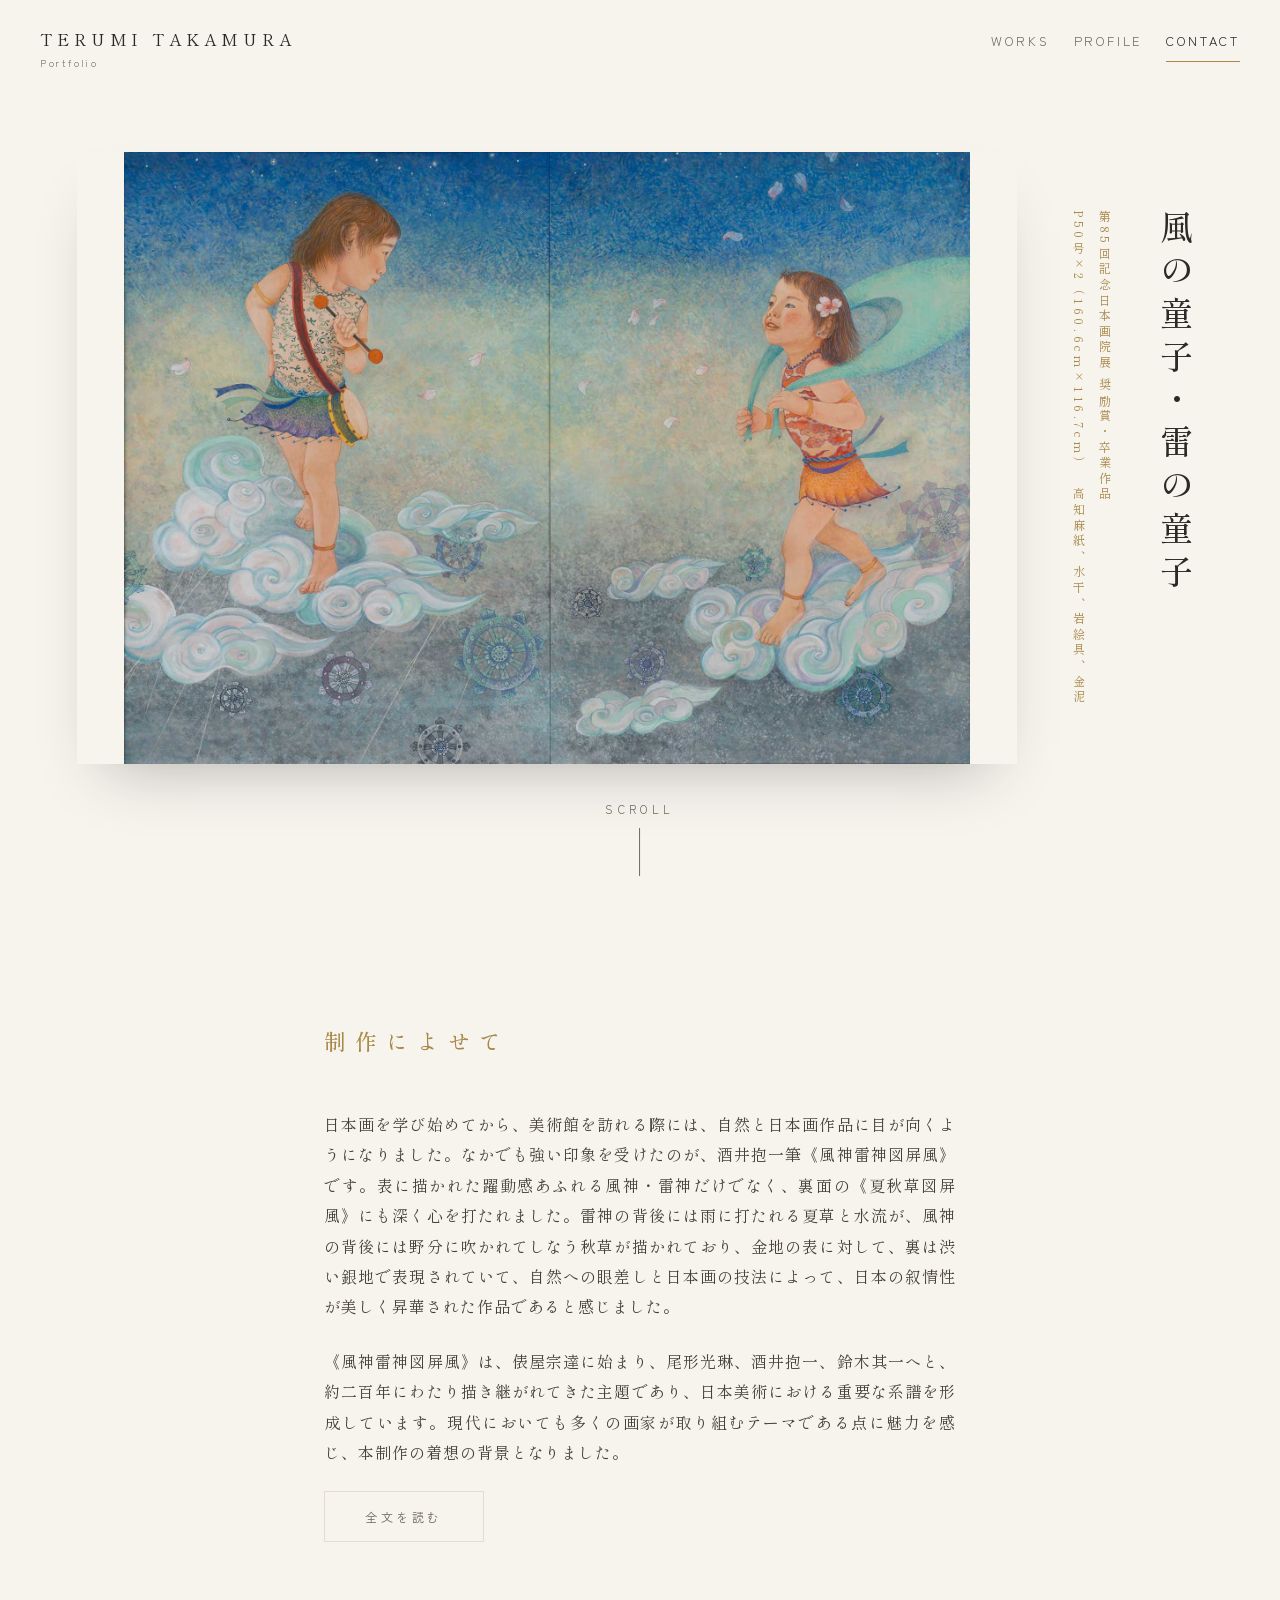
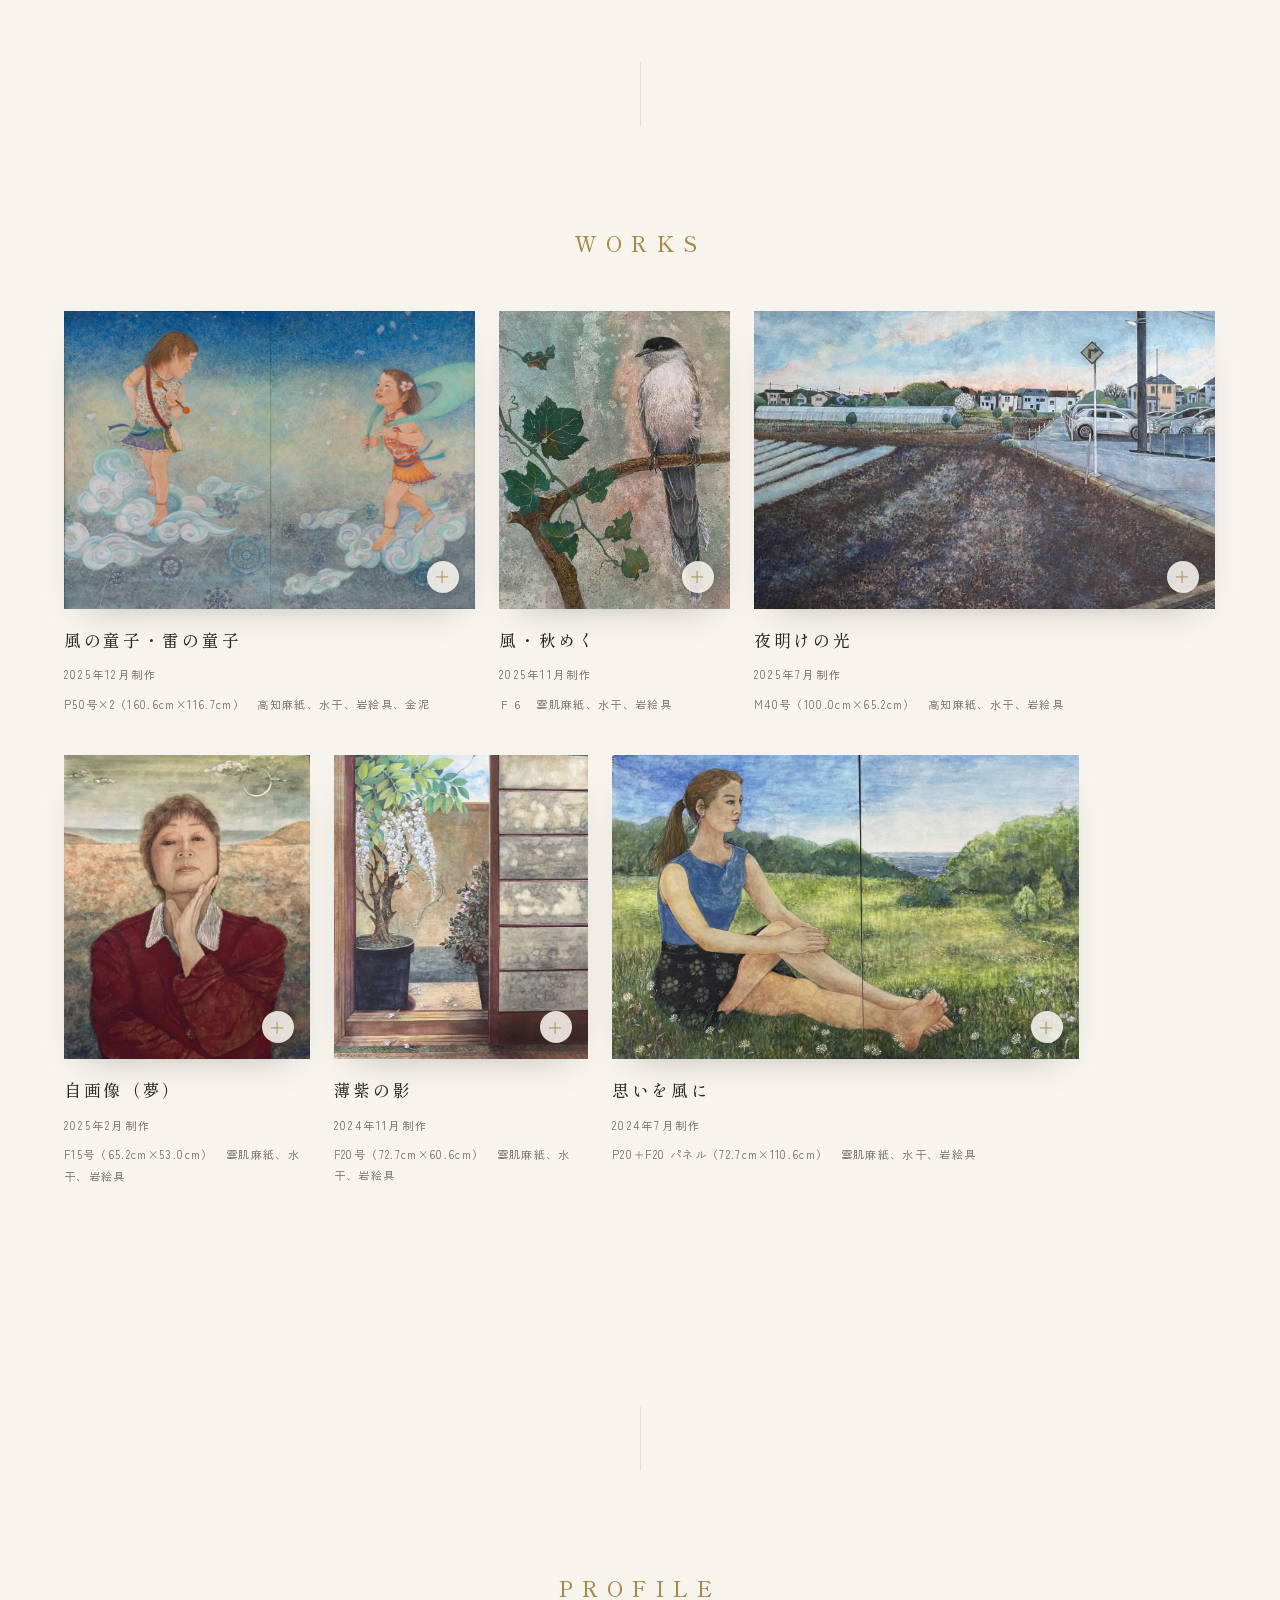
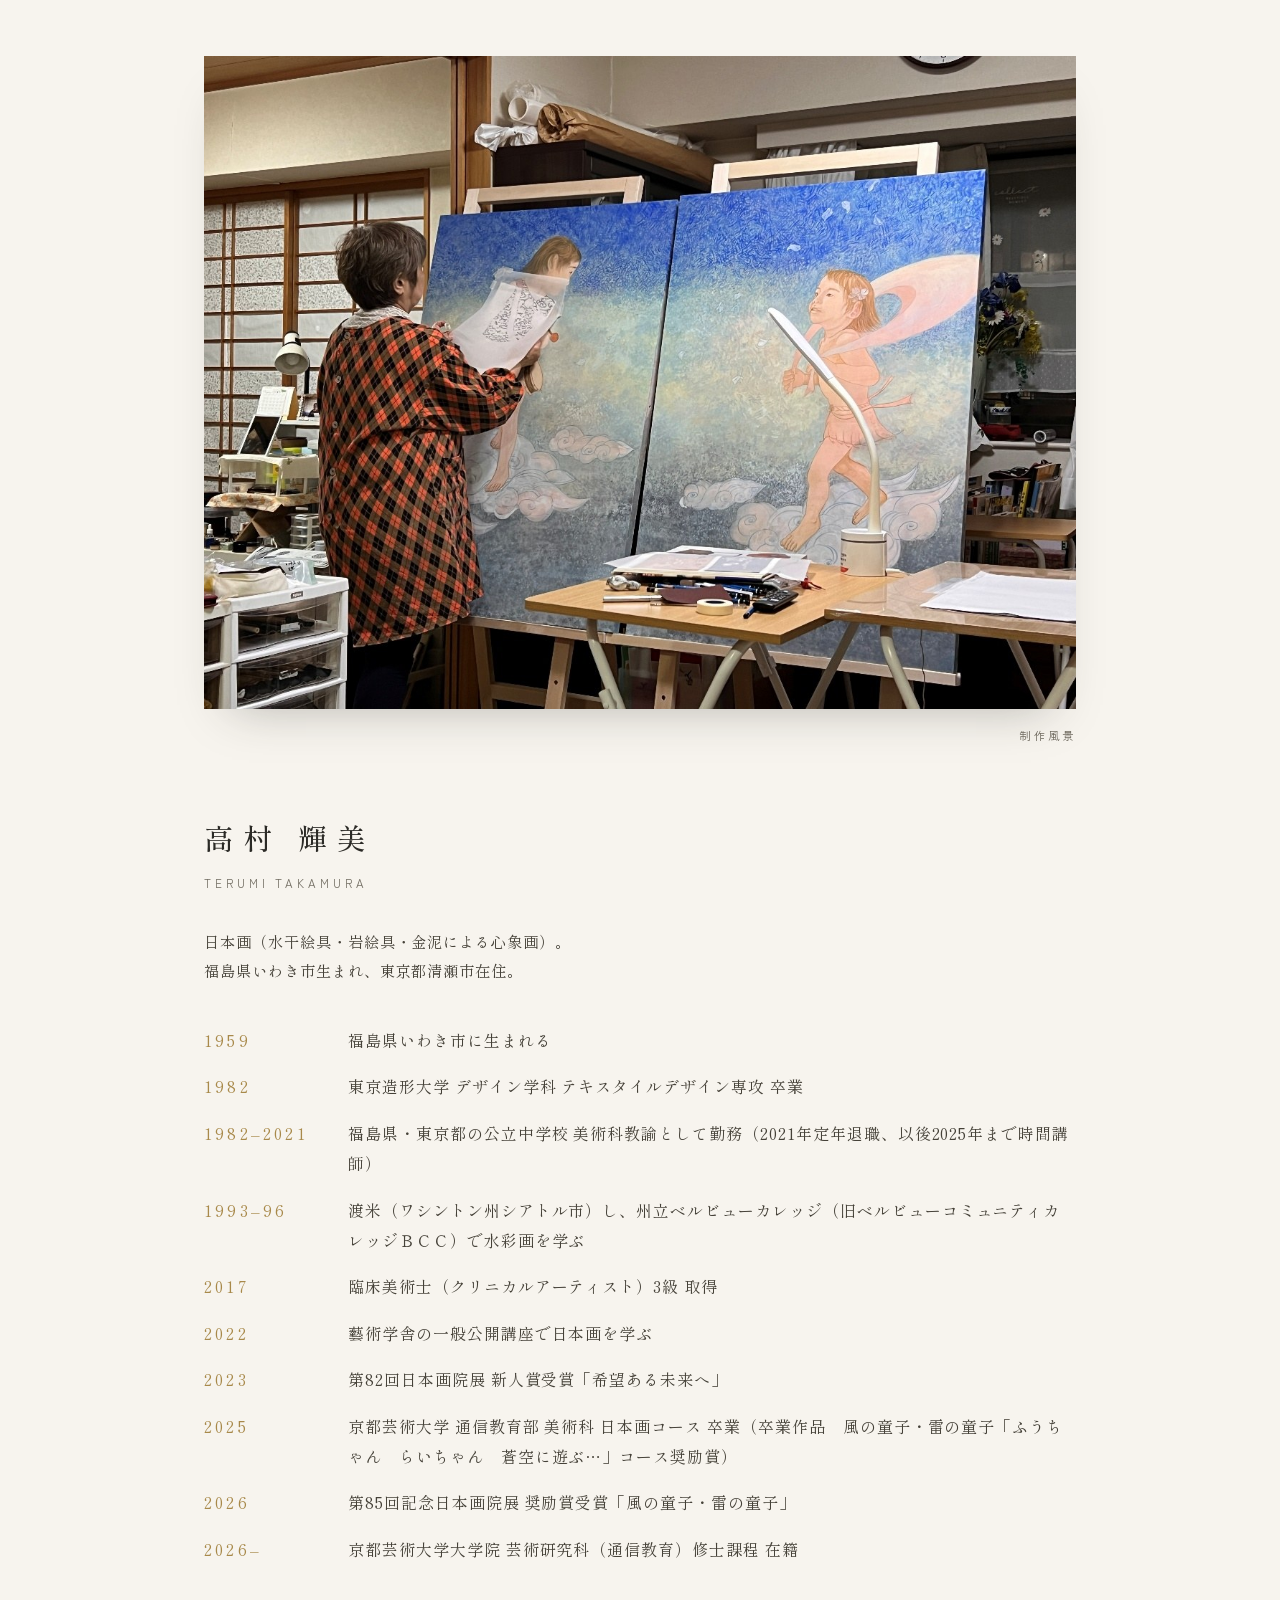
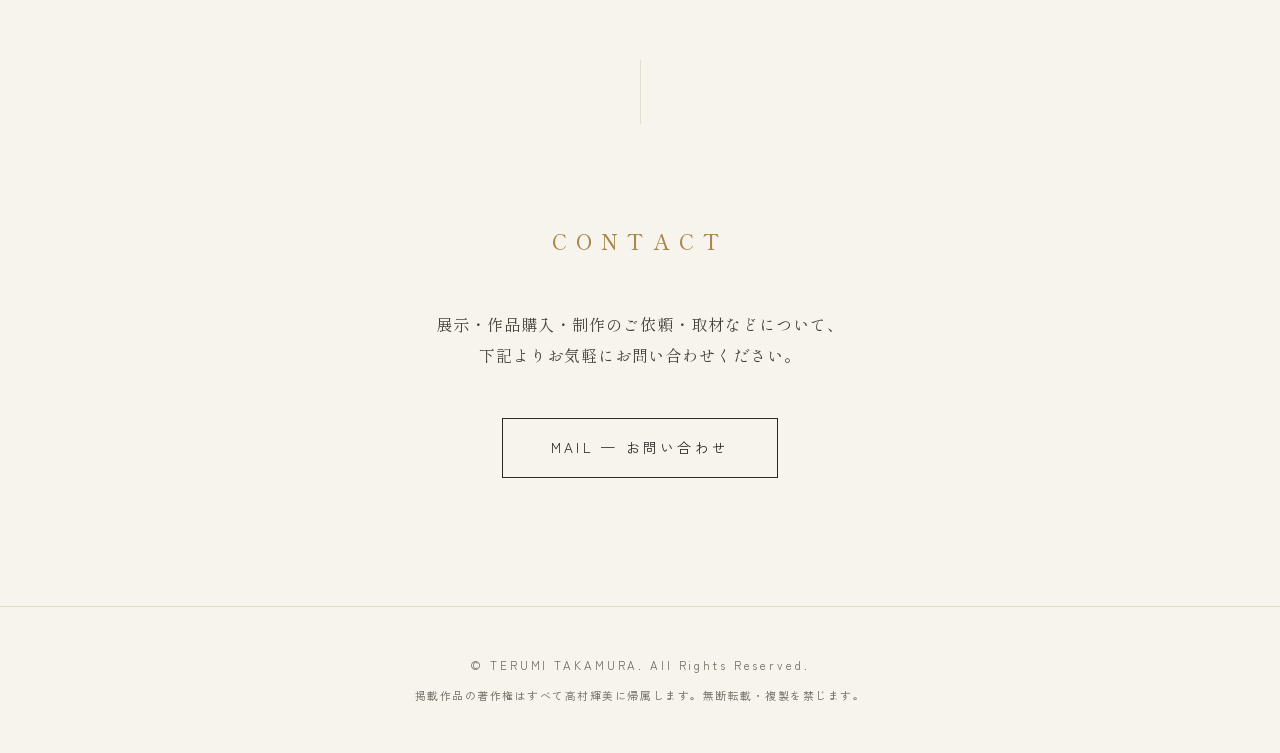
==== commit ed354bba: "ファビコンの視認性を改善（Tを拡大・明るい金・ウェイト強化、?v=2でキャッシュ更新）" ====
--- a/index.html
+++ b/index.html
@@ -20,9 +20,9 @@
 <!--JSONLD:START-->
 <script type="application/ld+json">{"@context": "https://schema.org", "@type": "Person", "name": "高村 輝美", "alternateName": "Terumi Takamura", "jobTitle": "日本画家", "url": "https://takamura-terumi.github.io/", "image": "https://takamura-terumi.github.io/assets/portrait.jpg", "description": "日本画家。水干絵具・岩絵具・金泥による心象画。"}</script>
 <!--JSONLD:END-->
-<link rel="icon" type="image/png" sizes="32x32" href="assets/favicon-32.png">
-<link rel="icon" type="image/png" sizes="192x192" href="assets/favicon-192.png">
-<link rel="apple-touch-icon" href="assets/apple-touch-icon.png">
+<link rel="icon" type="image/png" sizes="32x32" href="assets/favicon-32.png?v=2">
+<link rel="icon" type="image/png" sizes="192x192" href="assets/favicon-192.png?v=2">
+<link rel="apple-touch-icon" href="assets/apple-touch-icon.png?v=2">
 <link rel="stylesheet" href="assets/style.css">
 </head>
 <body>
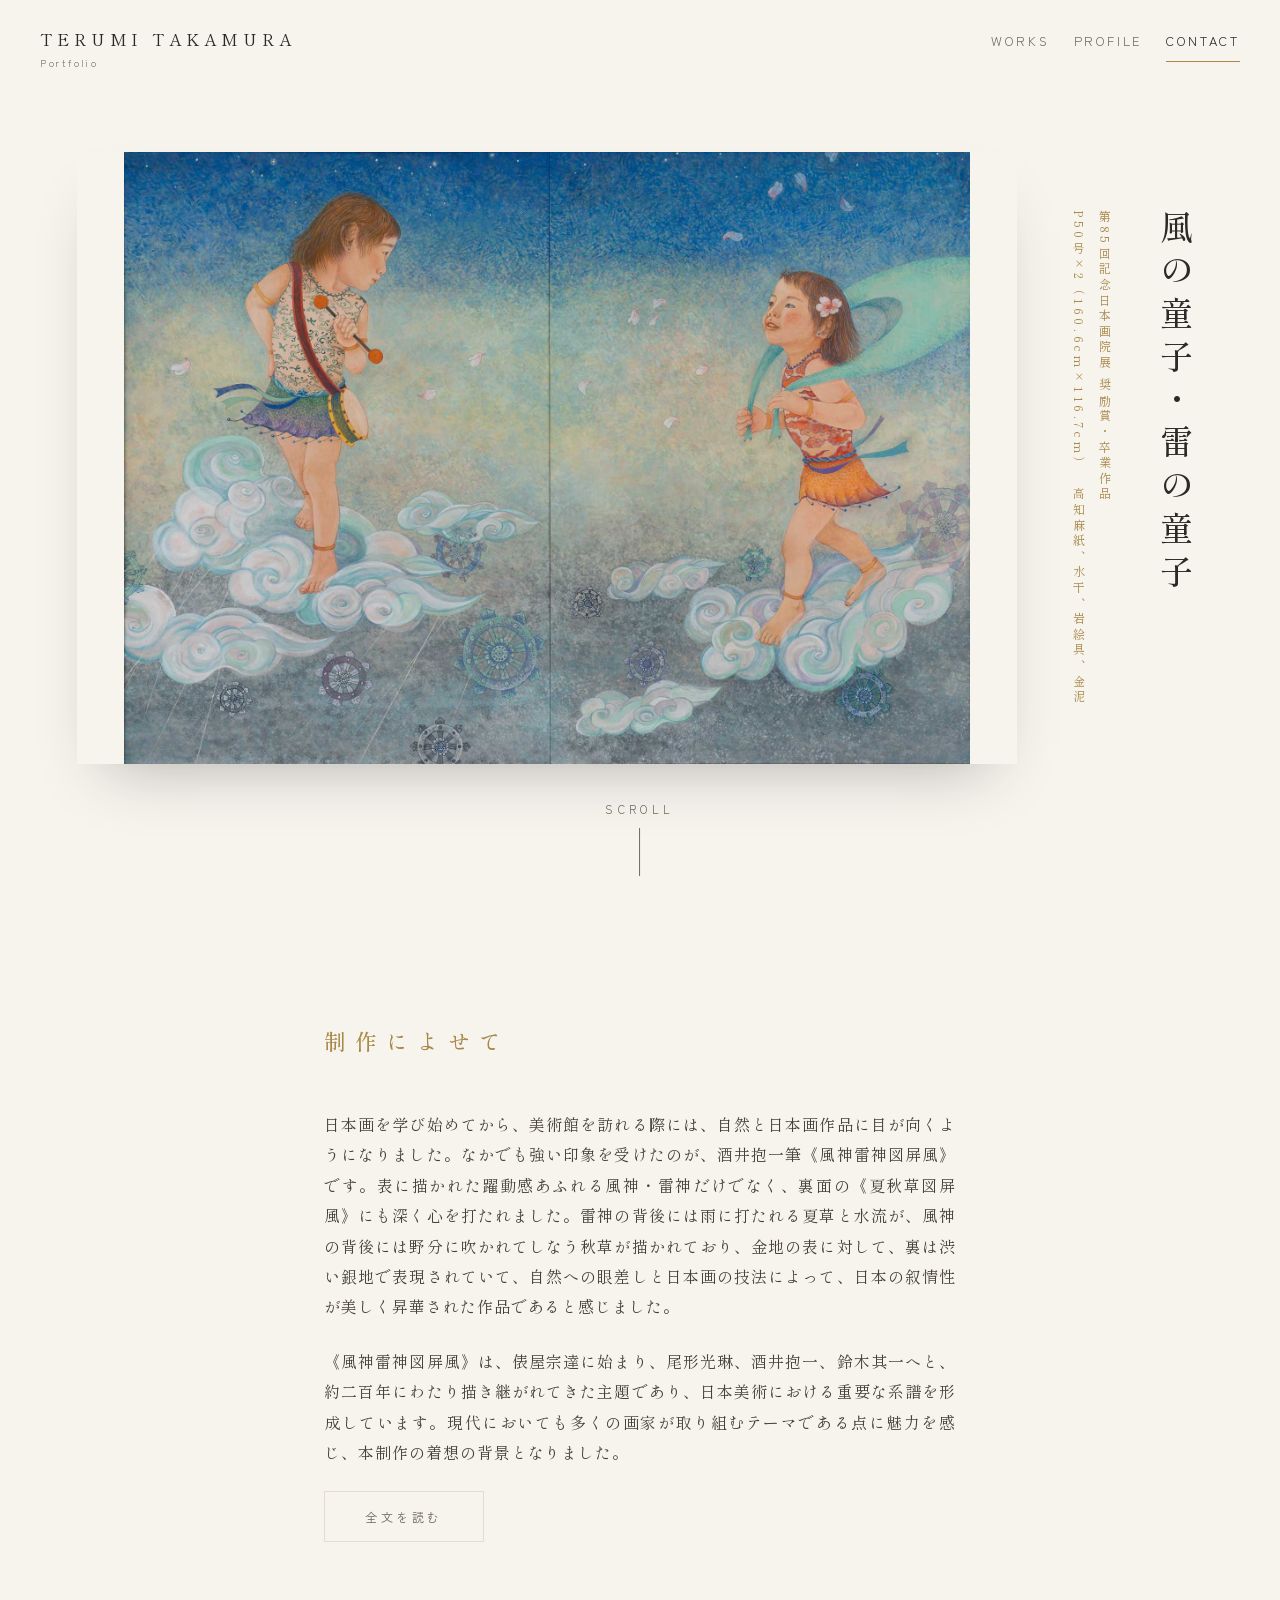
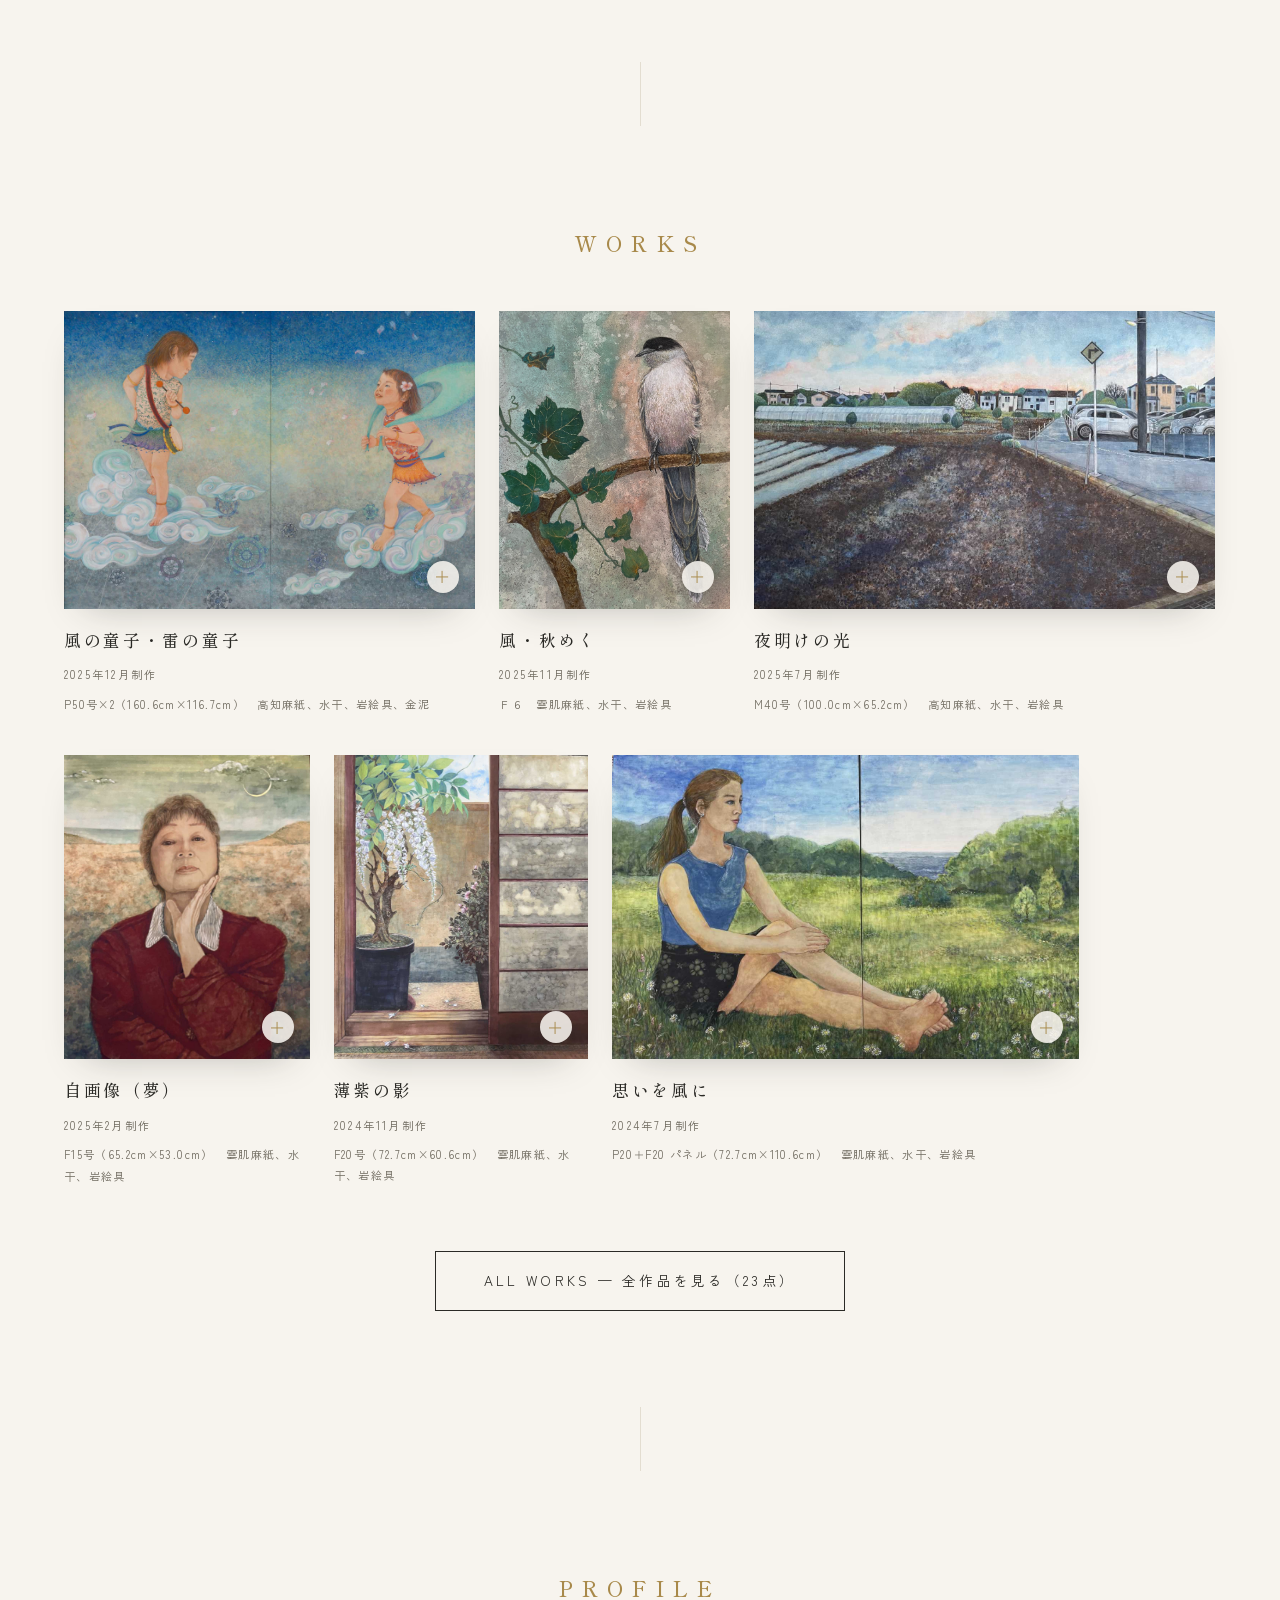
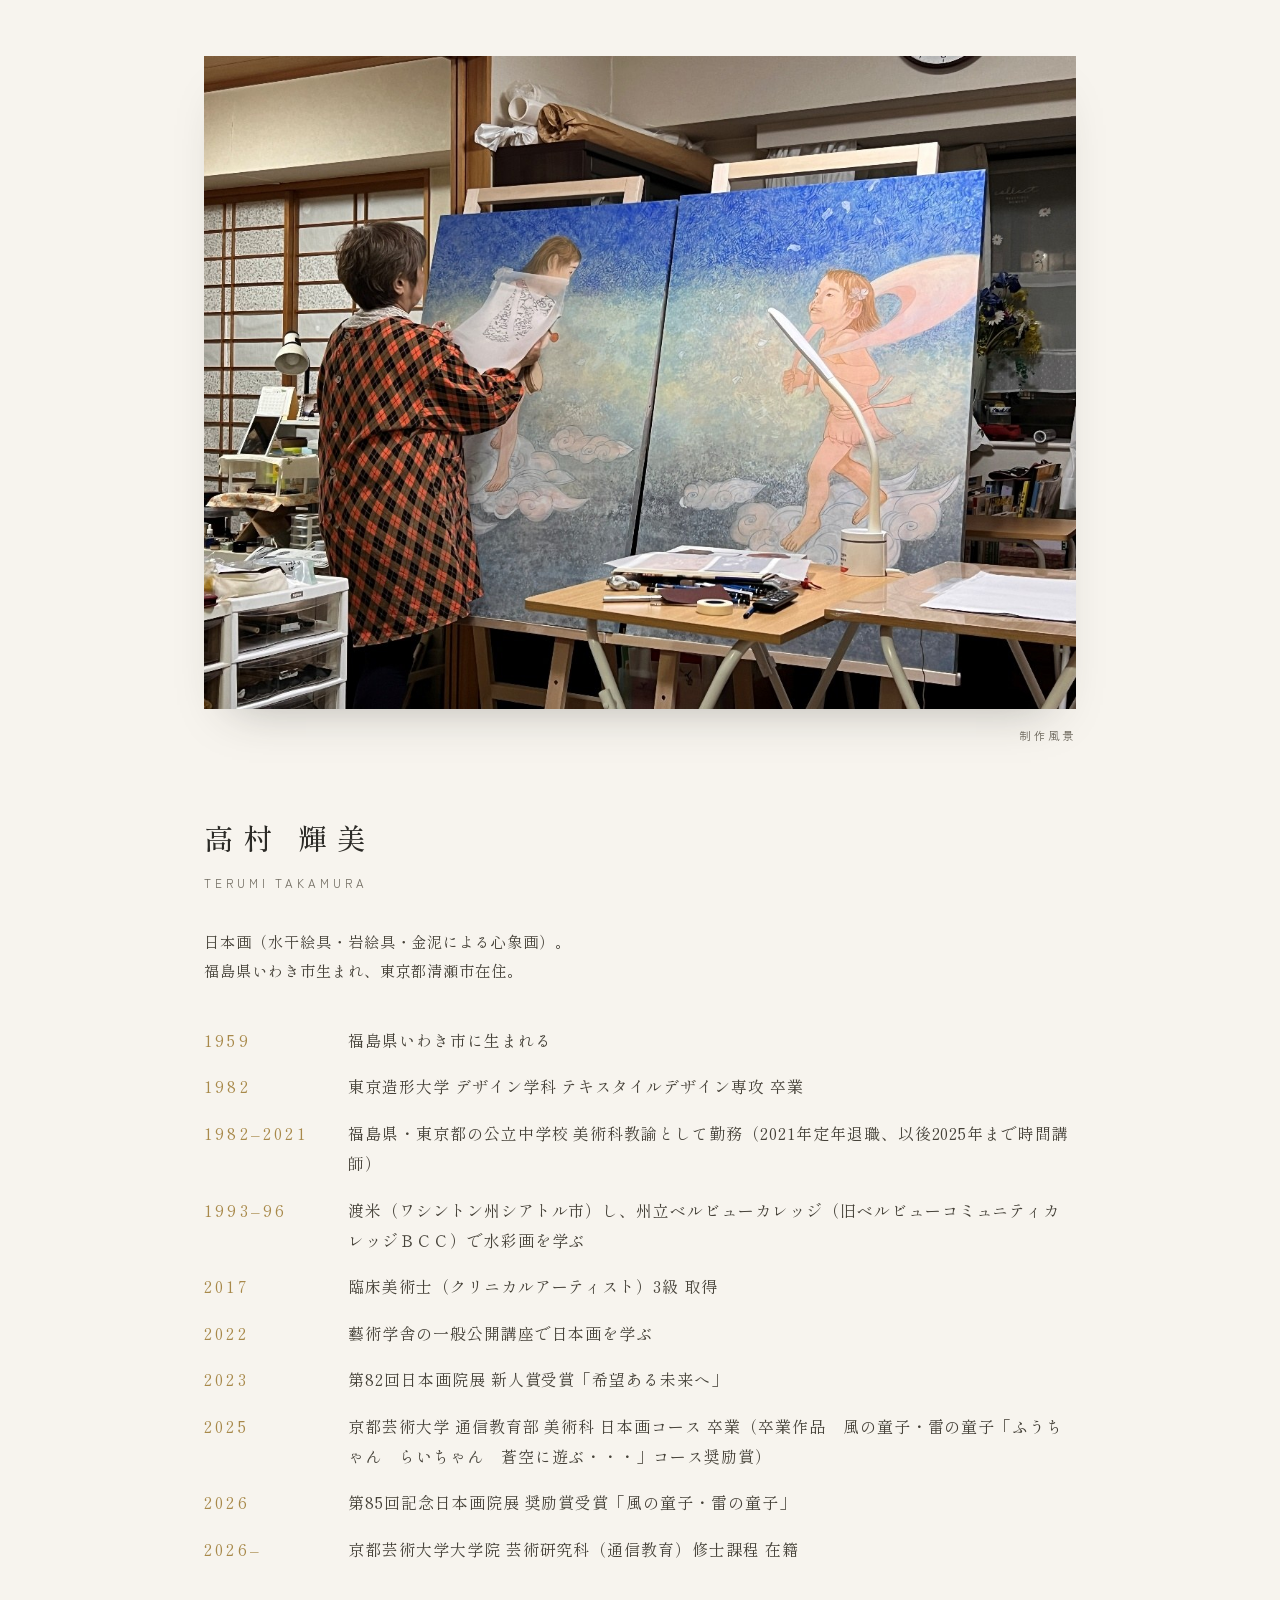
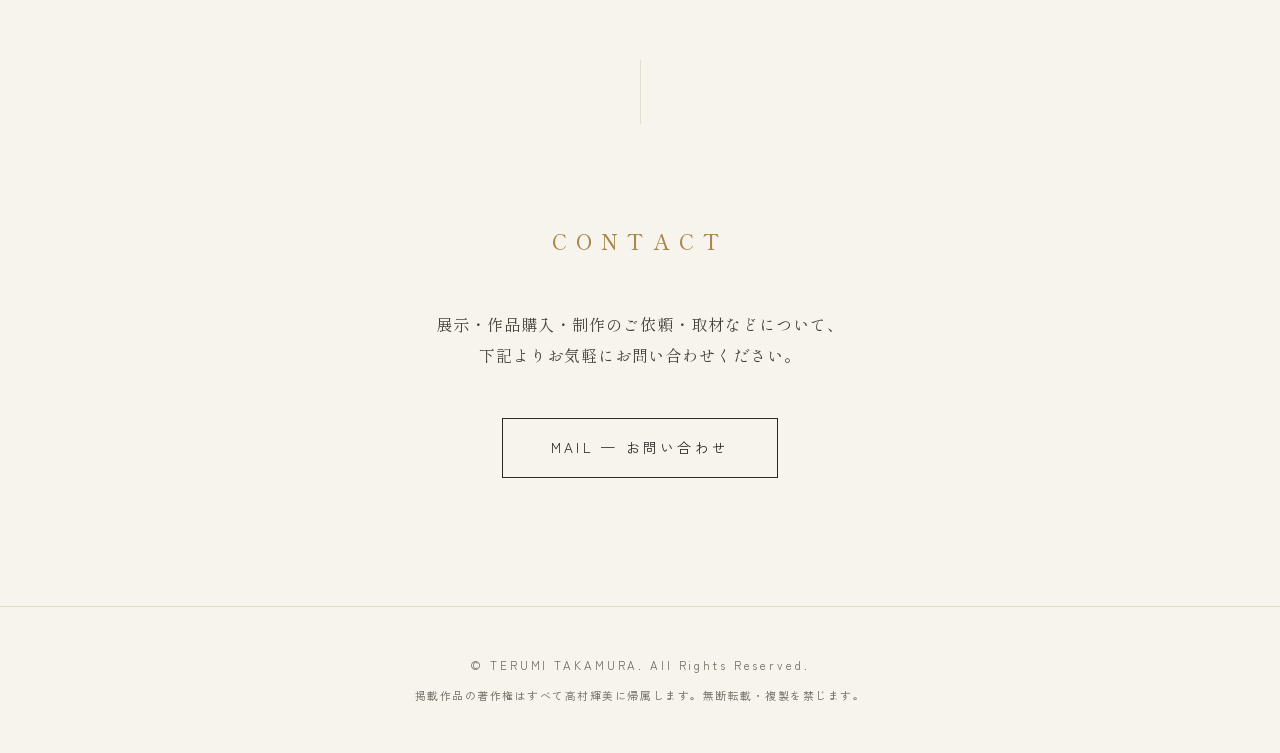
==== commit 924579bf: "正式名の三点表記を「・・・」に統一（本人指示）" ====
--- a/index.html
+++ b/index.html
@@ -92,7 +92,7 @@
         <dt>2017</dt><dd>臨床美術士（クリニカルアーティスト）3級 取得</dd>
         <dt>2022</dt><dd>藝術学舎の一般公開講座で日本画を学ぶ</dd>
         <dt>2023</dt><dd>第82回日本画院展 新人賞受賞「希望ある未来へ」</dd>
-        <dt>2025</dt><dd>京都芸術大学 通信教育部 美術科 日本画コース 卒業（卒業作品　風の童子・雷の童子「ふうちゃん　らいちゃん　蒼空に遊ぶ…」コース奨励賞）</dd>
+        <dt>2025</dt><dd>京都芸術大学 通信教育部 美術科 日本画コース 卒業（卒業作品　風の童子・雷の童子「ふうちゃん　らいちゃん　蒼空に遊ぶ・・・」コース奨励賞）</dd>
         <dt>2026</dt><dd>第85回記念日本画院展 奨励賞受賞「風の童子・雷の童子」</dd>
         <dt>2026–</dt><dd>京都芸術大学大学院 芸術研究科（通信教育）修士課程 在籍</dd>
       </dl>
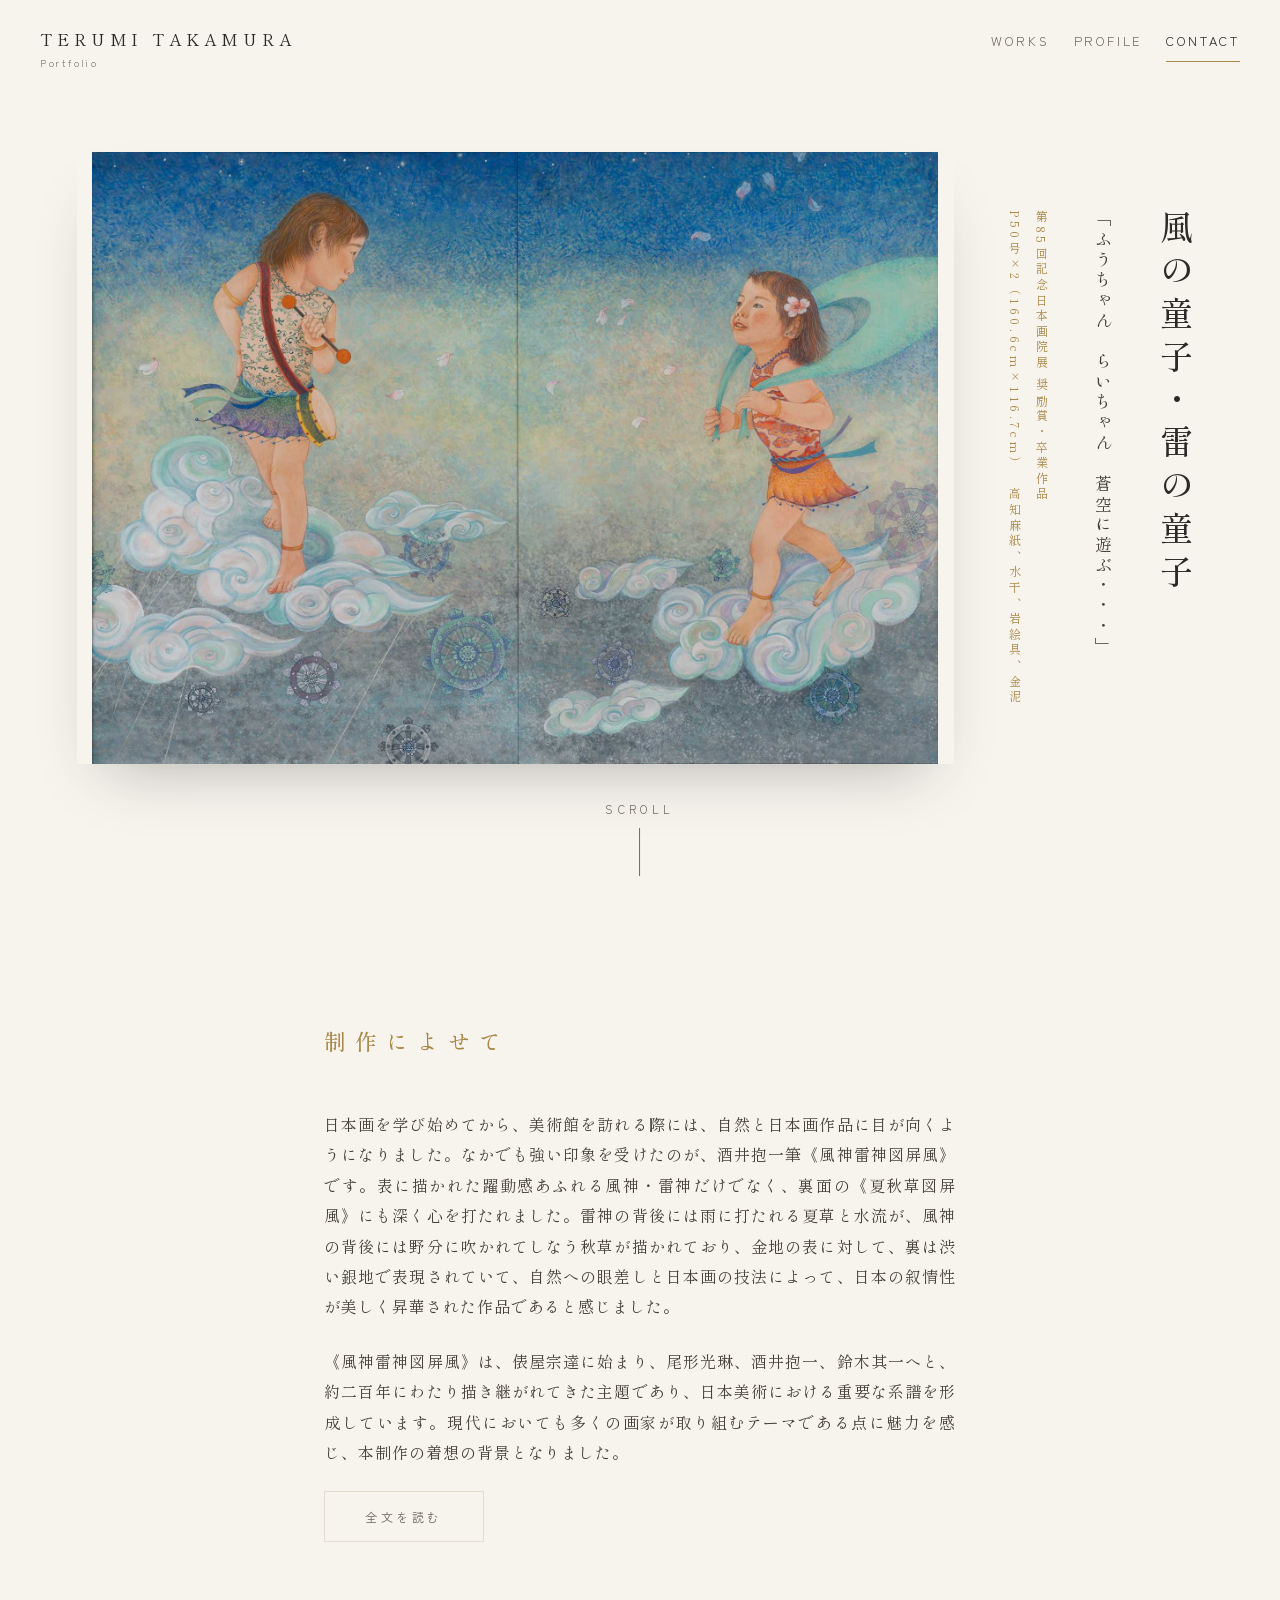
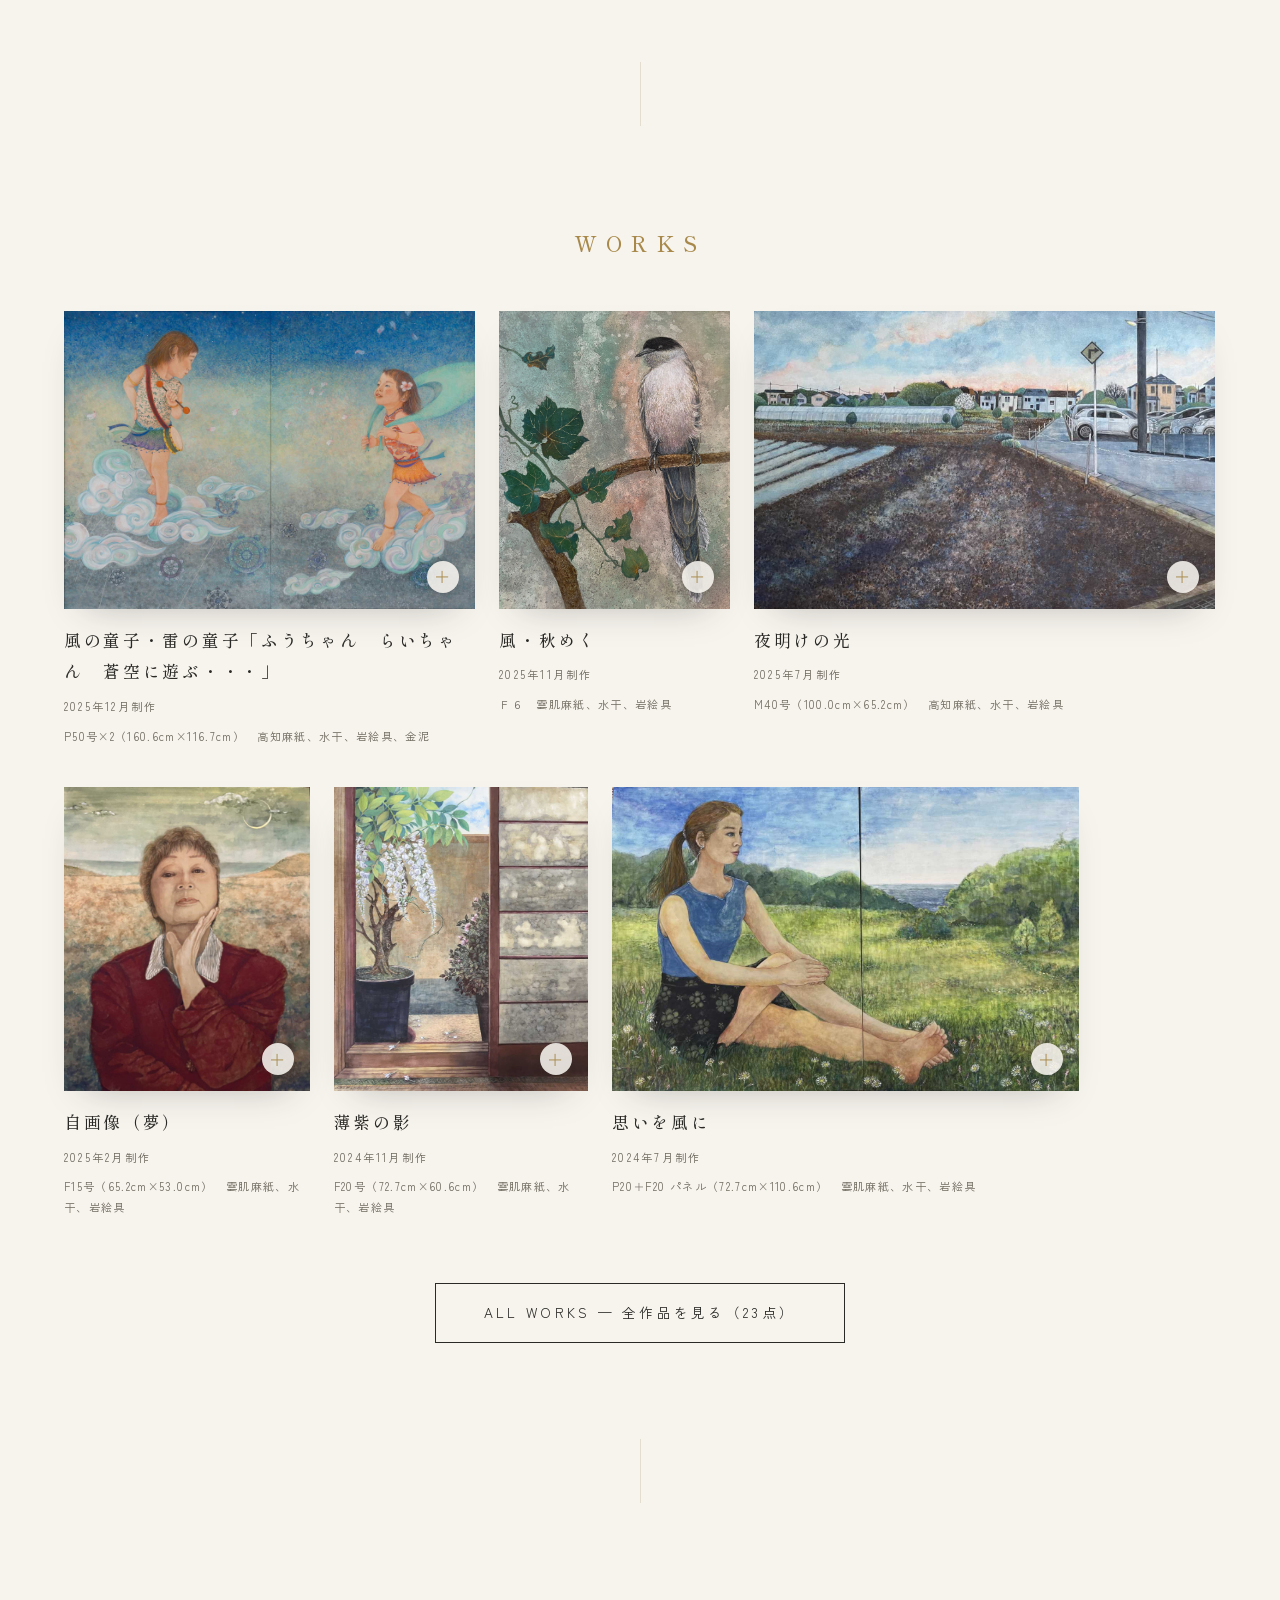
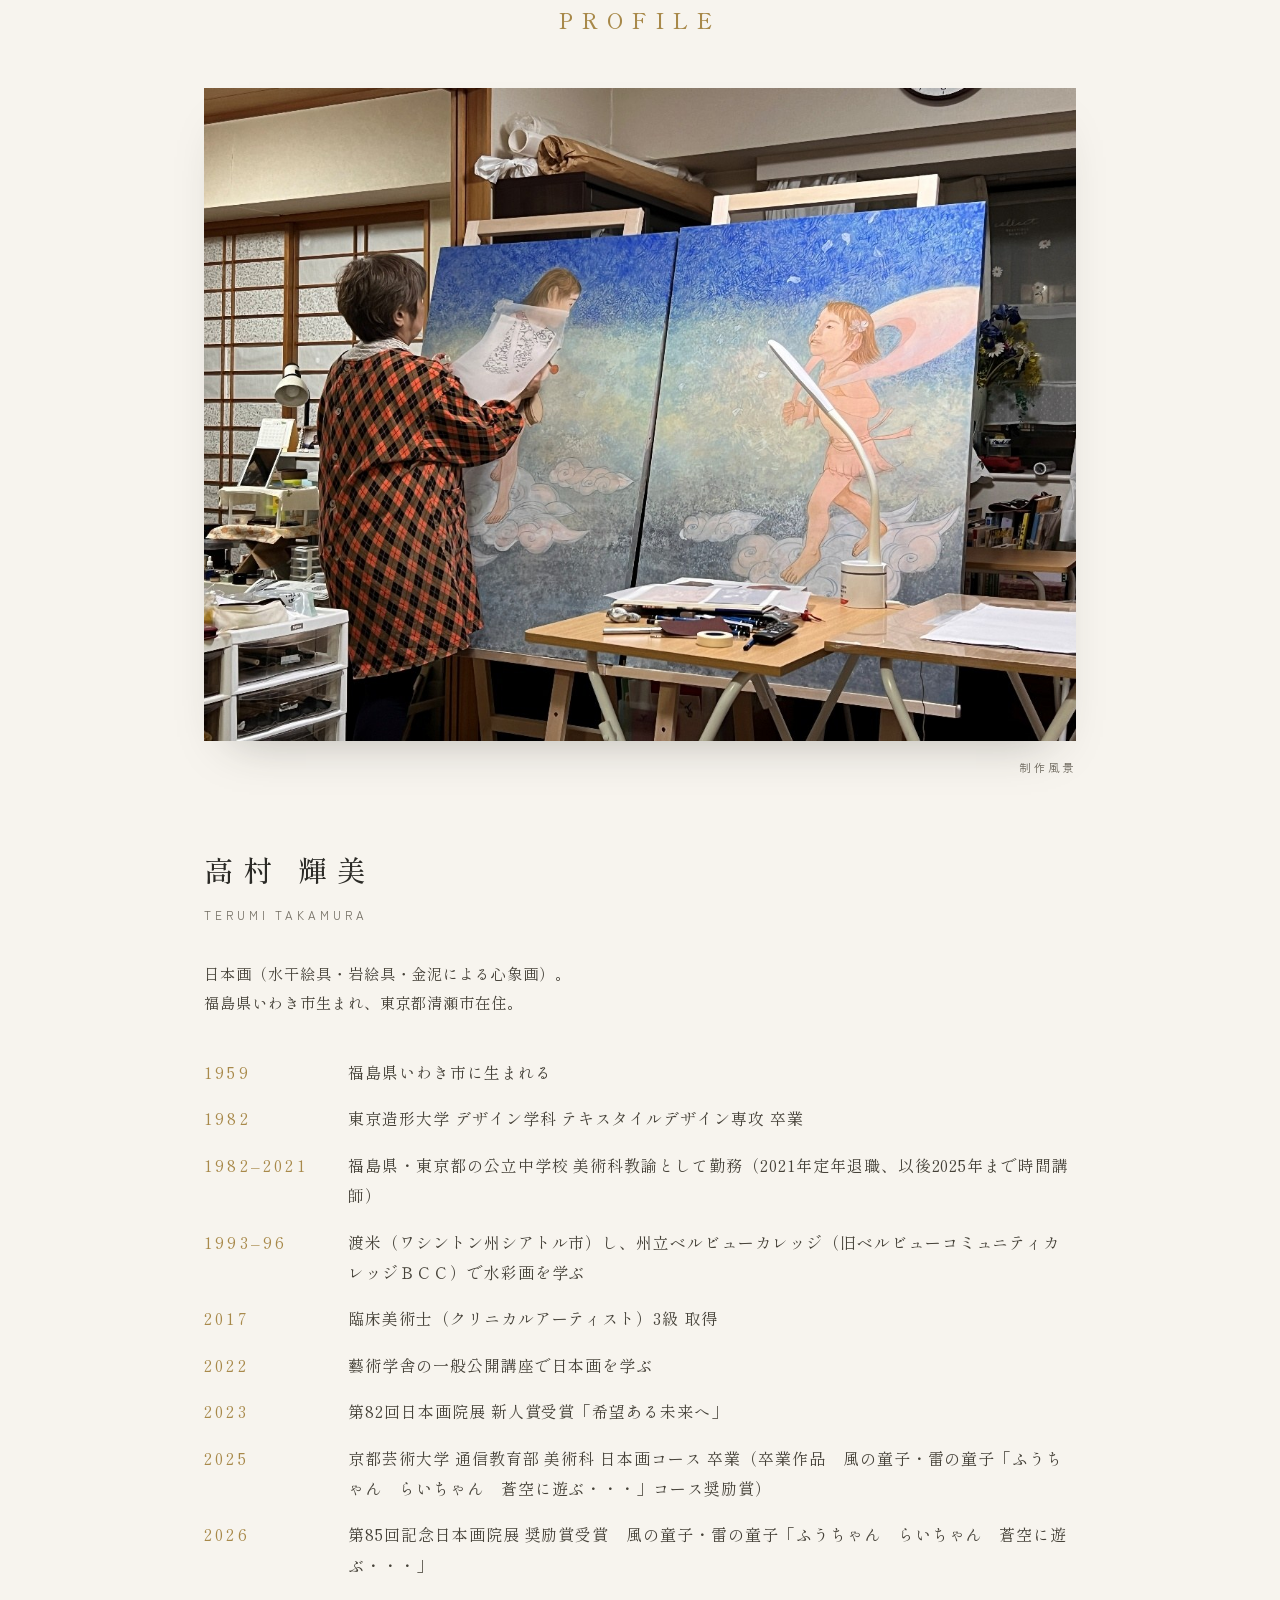
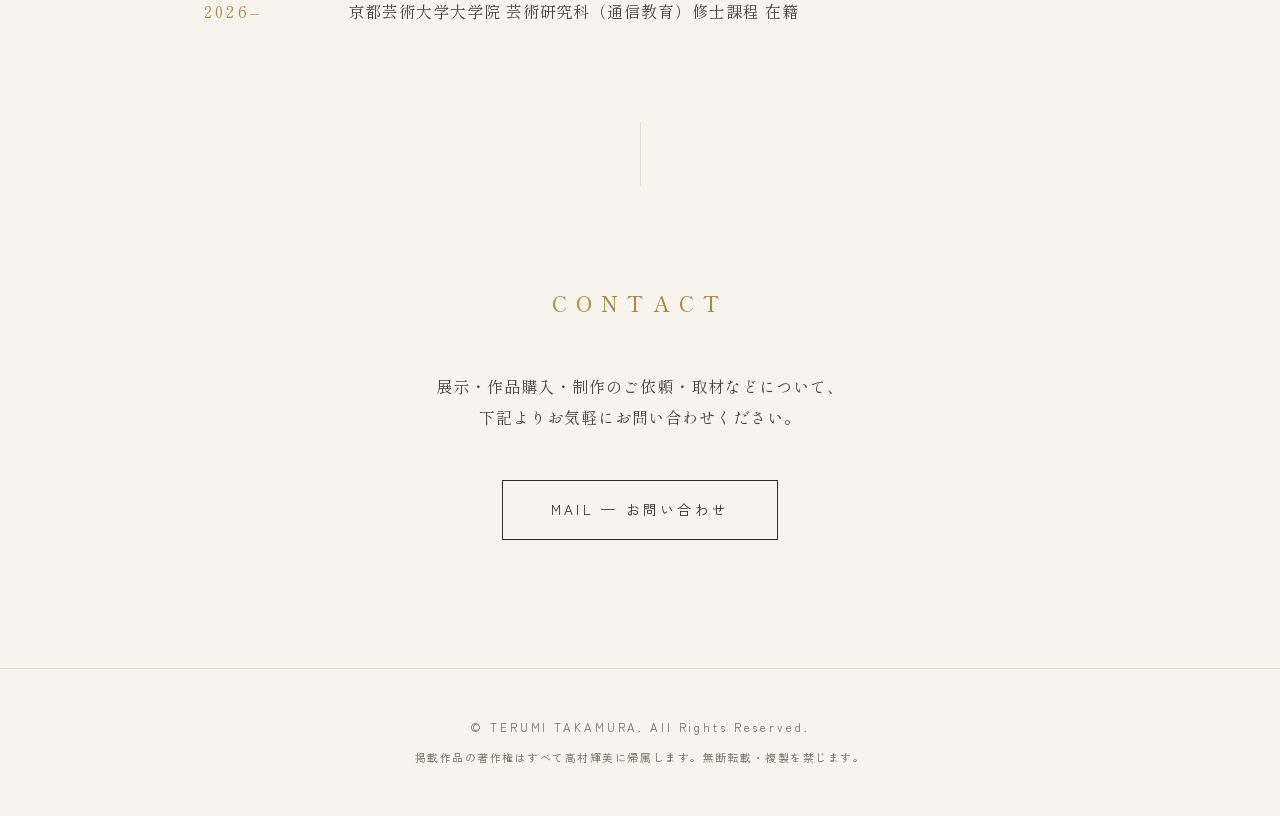
==== commit 3f31f06f: "作品名を正式名「風の童子・雷の童子「ふうちゃん らいちゃん 蒼空に遊ぶ・・・」」にサイト全体で統一" ====
--- a/index.html
+++ b/index.html
@@ -40,7 +40,7 @@
 </header>
 
 <section class="hero" id="top">
-  <img id="hero-img" alt="風の童子・雷の童子">
+  <img id="hero-img" alt="風の童子・雷の童子「ふうちゃん　らいちゃん　蒼空に遊ぶ・・・」">
   <div class="hero-title" id="hero-title"></div>
   <div class="scroll-hint">SCROLL</div>
 </section>
@@ -58,7 +58,7 @@
   <h2 class="label reveal">WORKS</h2>
   <div class="grid" id="grid">
 <!--WORKS:START-->
-<div class="card reveal" style="transition-delay:0.0s"><div class="frame"><img src="assets/works/01_kaze_rai_no_doji.jpg" alt="風の童子・雷の童子" width="1920" height="1388" loading="lazy"></div><div class="info"><h3>風の童子・雷の童子</h3><div class="year">2025年12月制作</div><div class="spec">P50号×2（160.6cm×116.7cm）　高知麻紙、水干、岩絵具、金泥</div></div></div>
+<div class="card reveal" style="transition-delay:0.0s"><div class="frame"><img src="assets/works/01_kaze_rai_no_doji.jpg" alt="風の童子・雷の童子「ふうちゃん　らいちゃん　蒼空に遊ぶ・・・」" width="1920" height="1388" loading="lazy"></div><div class="info"><h3>風の童子・雷の童子「ふうちゃん　らいちゃん　蒼空に遊ぶ・・・」</h3><div class="year">2025年12月制作</div><div class="spec">P50号×2（160.6cm×116.7cm）　高知麻紙、水干、岩絵具、金泥</div></div></div>
 <div class="card reveal" style="transition-delay:0.08s"><div class="frame"><img src="assets/works/12_kaze_akimeku.jpg" alt="風・秋めく" width="1386" height="1786" loading="lazy"></div><div class="info"><h3>風・秋めく</h3><div class="year">2025年11月制作</div><div class="spec">Ｆ６　雲肌麻紙、水干、岩絵具</div></div></div>
 <div class="card reveal" style="transition-delay:0.16s"><div class="frame"><img src="assets/works/08_yoake_no_hikari.jpg" alt="夜明けの光" width="1300" height="838" loading="lazy"></div><div class="info"><h3>夜明けの光</h3><div class="year">2025年7月制作</div><div class="spec">M40号（100.0cm×65.2cm）　高知麻紙、水干、岩絵具</div></div></div>
 <div class="card reveal" style="transition-delay:0.0s"><div class="frame"><img src="assets/works/07_jigazou.jpg" alt="自画像（夢）" width="1300" height="1608" loading="lazy"></div><div class="info"><h3>自画像（夢）</h3><div class="year">2025年2月制作</div><div class="spec">F15号（65.2cm×53.0cm）　雲肌麻紙、水干、岩絵具</div></div></div>
@@ -77,7 +77,7 @@
   <h2 class="label">PROFILE</h2>
   <div class="profile-inner">
     <figure class="portrait-photo">
-      <img src="assets/portrait.jpg" alt="アトリエで「風の童子・雷の童子」を制作中の高村輝美" width="1215" height="911">
+      <img src="assets/portrait.jpg" alt="アトリエで卒業作品を制作中の高村輝美" width="1215" height="911">
       <figcaption>制作風景</figcaption>
     </figure>
     <div class="bio">
@@ -93,7 +93,7 @@
         <dt>2022</dt><dd>藝術学舎の一般公開講座で日本画を学ぶ</dd>
         <dt>2023</dt><dd>第82回日本画院展 新人賞受賞「希望ある未来へ」</dd>
         <dt>2025</dt><dd>京都芸術大学 通信教育部 美術科 日本画コース 卒業（卒業作品　風の童子・雷の童子「ふうちゃん　らいちゃん　蒼空に遊ぶ・・・」コース奨励賞）</dd>
-        <dt>2026</dt><dd>第85回記念日本画院展 奨励賞受賞「風の童子・雷の童子」</dd>
+        <dt>2026</dt><dd>第85回記念日本画院展 奨励賞受賞　風の童子・雷の童子「ふうちゃん　らいちゃん　蒼空に遊ぶ・・・」</dd>
         <dt>2026–</dt><dd>京都芸術大学大学院 芸術研究科（通信教育）修士課程 在籍</dd>
       </dl>
     </div>
@@ -140,8 +140,11 @@
   heroImg.src = main.file;
   heroImg.width = main.width;
   heroImg.height = main.height;
+  const tp = main.title.split('「');
   document.getElementById('hero-title').innerHTML =
-    `<div class="title-main">${main.title}</div><div class="award">${main.award}<br>${main.size}　${main.materials}</div>`;
+    `<div class="title-main">${tp[0]}</div>` +
+    (tp[1] ? `<div class="title-sub">「${tp[1]}</div>` : '') +
+    `<div class="award">${main.award}<br>${main.size}　${main.materials}</div>`;
 
   // statement（冒頭2段落＋残りは「全文を読む」）
   const paras = main.caption.split('\n').filter(t=>t.trim());
--- a/assets/style.css
+++ b/assets/style.css
@@ -44,6 +44,7 @@
 .hero img{width:100%;max-height:68vh;object-fit:contain;box-shadow:0 30px 60px -30px rgba(43,42,38,.35)}
 .hero-title{writing-mode:vertical-rl;height:auto;max-height:68vh;display:flex;flex-direction:column;align-items:flex-start;gap:var(--s4)}
 .hero-title .title-main{font-size:clamp(1.5rem,2.6vw,2.25rem);font-weight:500;letter-spacing:.3em;line-height:1.6}
+.hero-title .title-sub{font-size:clamp(.85rem,1.3vw,1.05rem);letter-spacing:.2em;line-height:1.9;color:#454138}
 .hero-title .award{font-size:.75rem;color:var(--gold);letter-spacing:.3em;line-height:2.2}
 .scroll-hint{position:absolute;bottom:var(--s3);left:50%;transform:translateX(-50%);font-family:var(--sans);font-size:.7rem;letter-spacing:.4em;color:var(--sub)}
 .scroll-hint::after{content:"";display:block;width:1px;height:var(--s6);background:var(--sub);margin:var(--s1) auto 0;animation:drop 2.2s infinite}
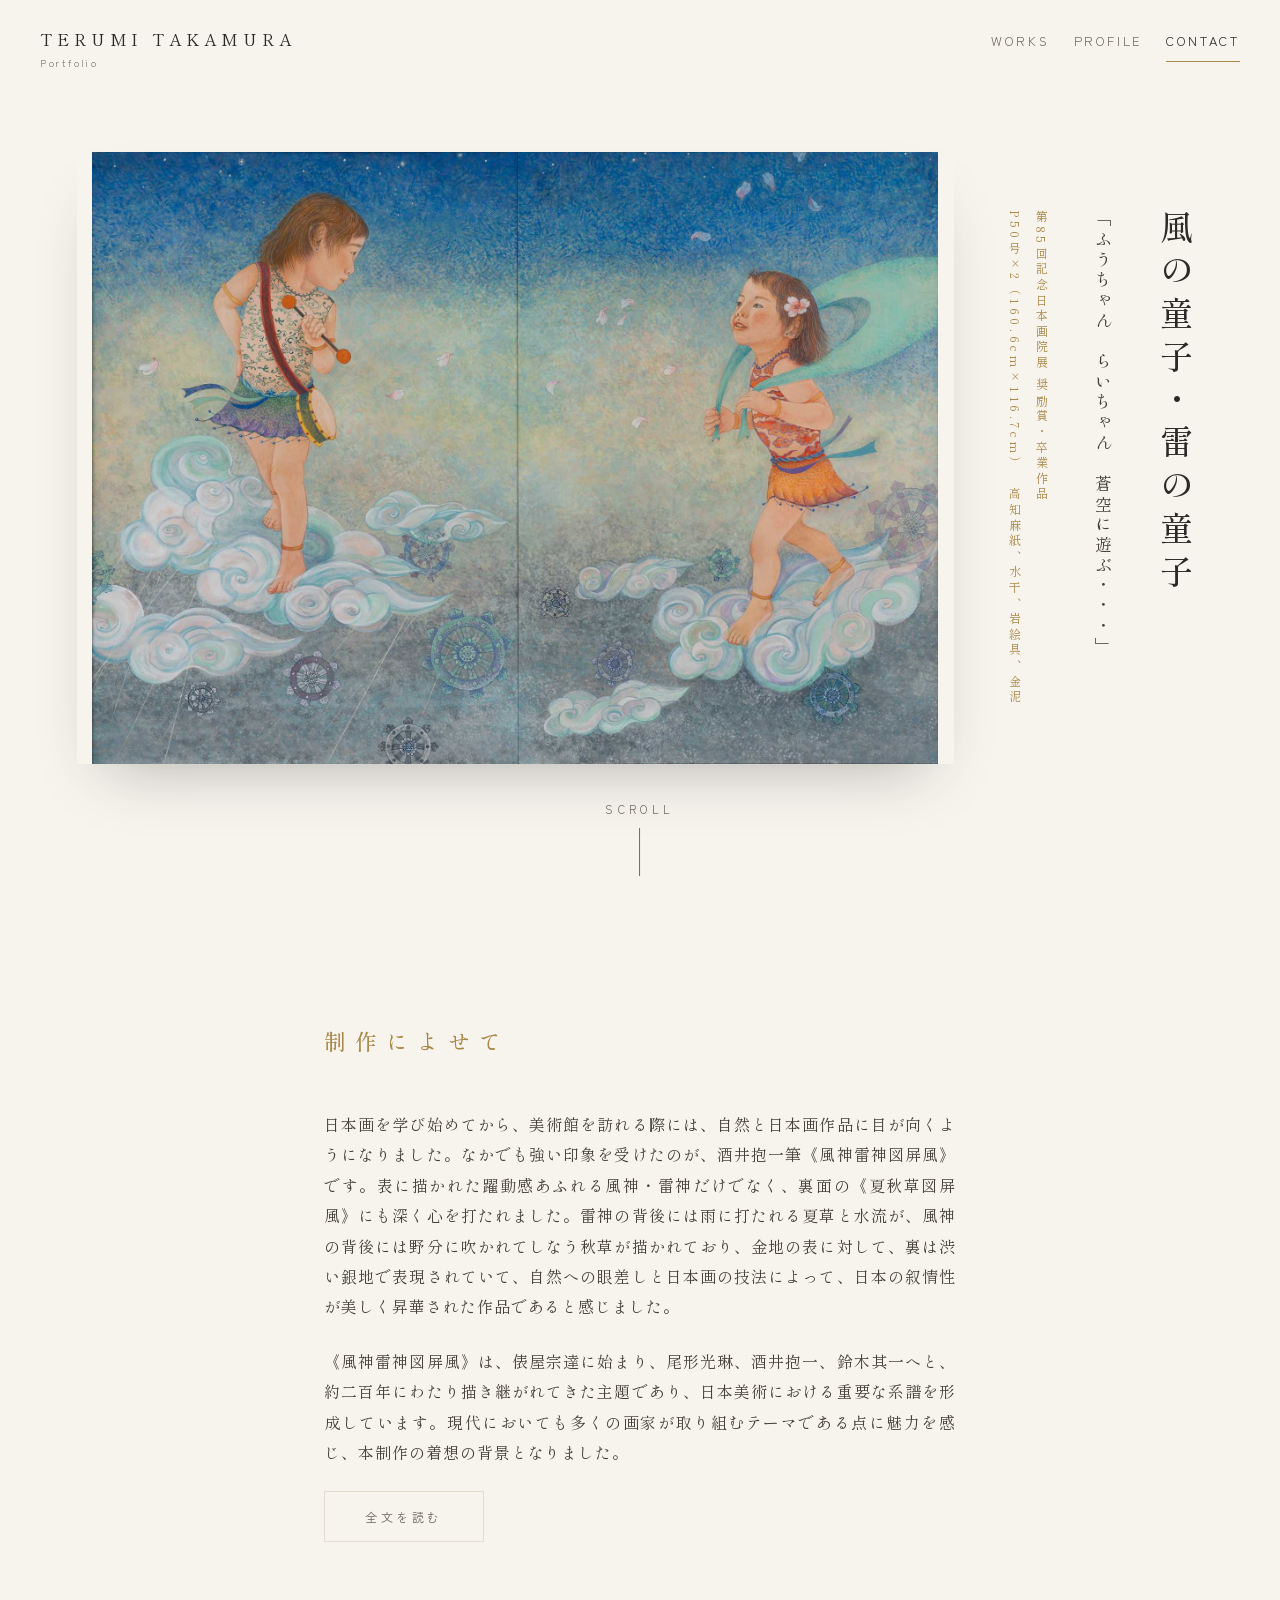
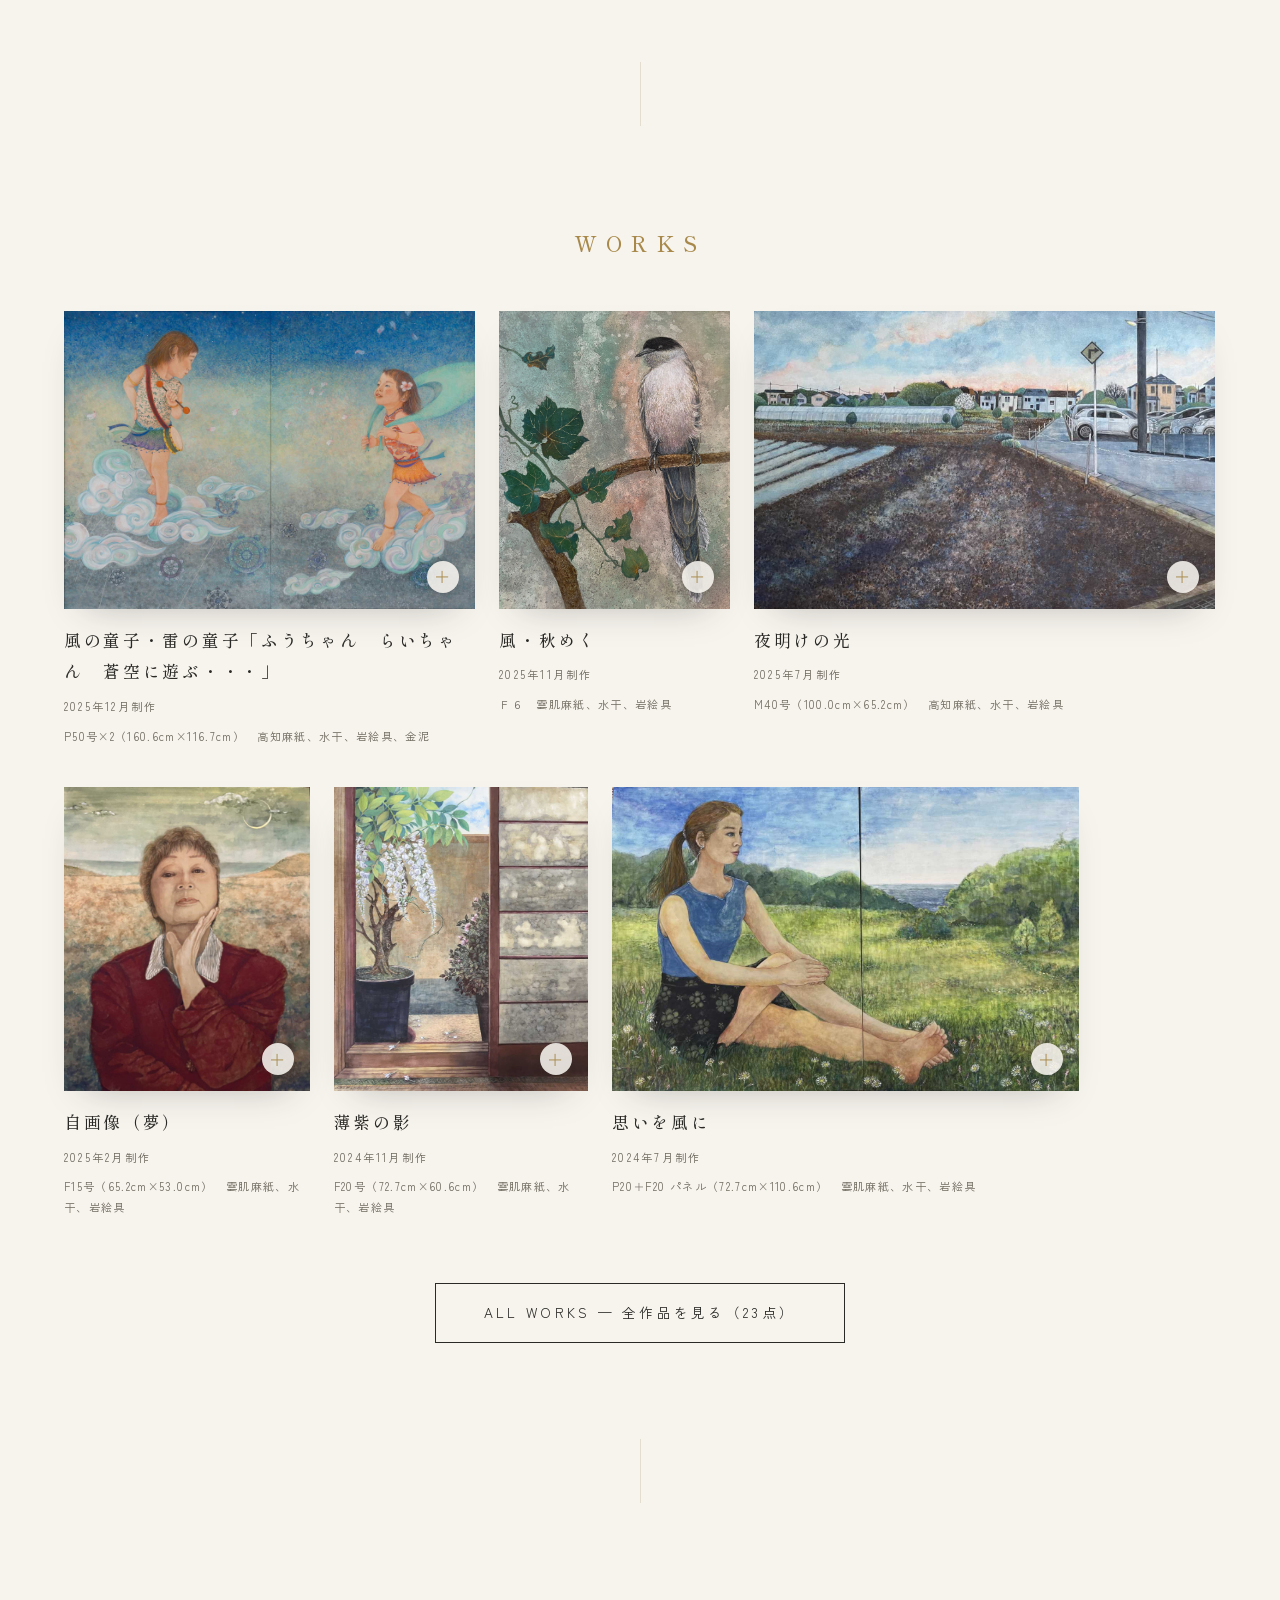
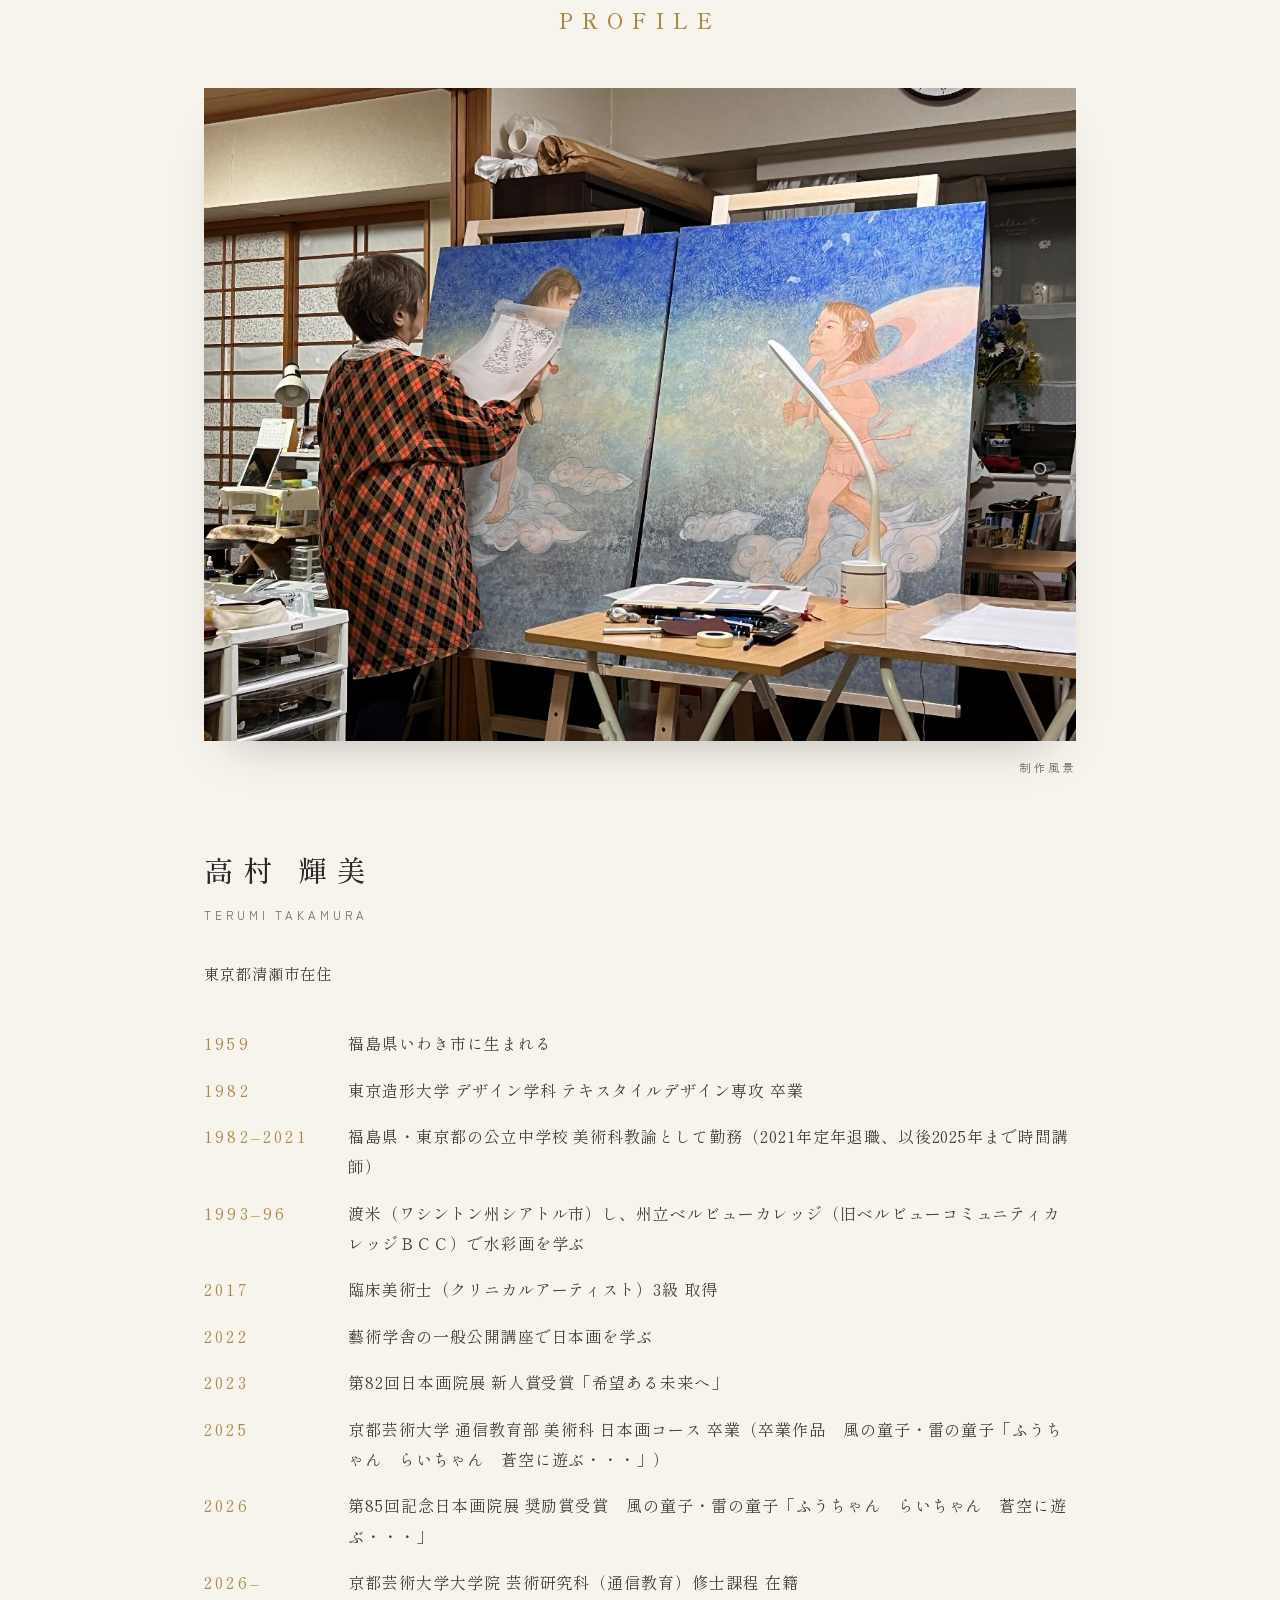
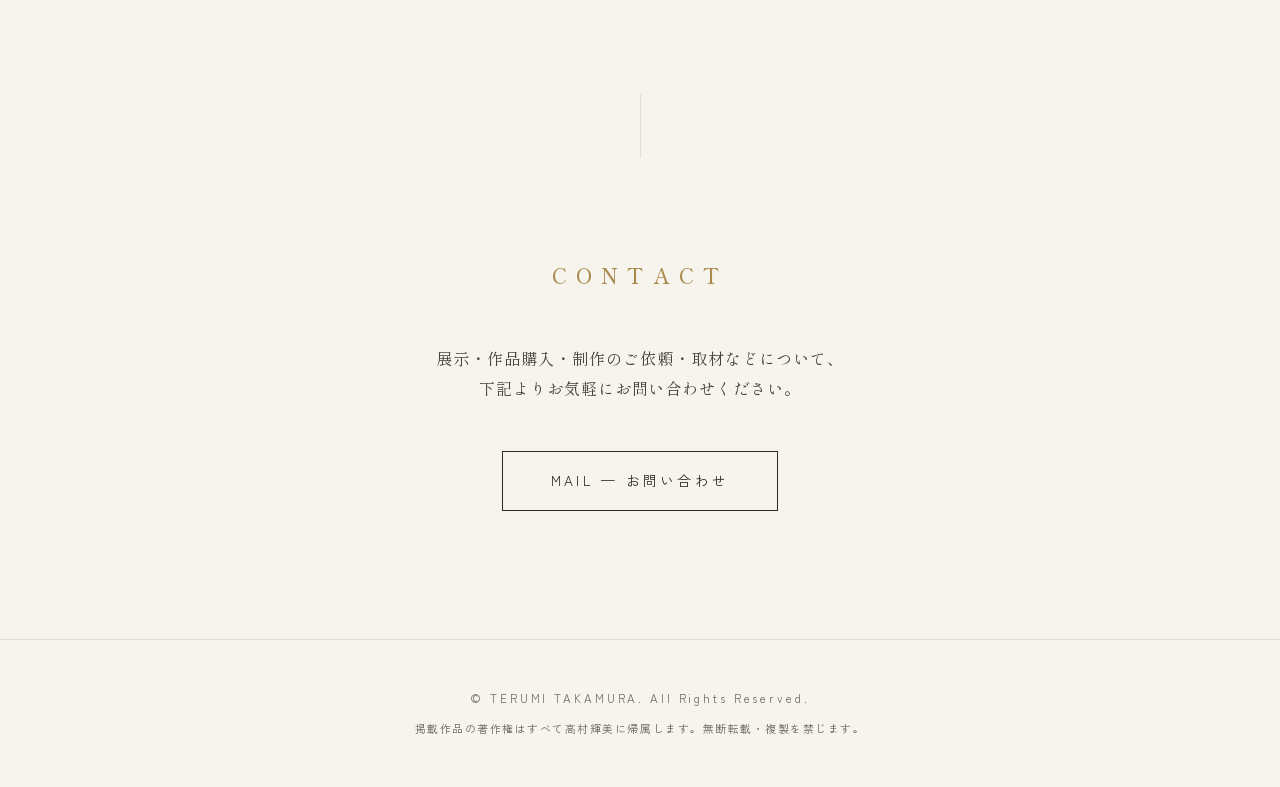
==== commit 712c4813: "略歴の冒頭紹介文を簡素化し「コース奨励賞」を削除（本人トル指示）" ====
--- a/index.html
+++ b/index.html
@@ -83,7 +83,7 @@
     <div class="bio">
       <div class="name">高村 輝美</div>
       <div class="romaji">TERUMI TAKAMURA</div>
-      <p class="bio-lead">日本画（水干絵具・岩絵具・金泥による心象画）。<br>福島県いわき市生まれ、東京都清瀬市在住。</p>
+      <p class="bio-lead">東京都清瀬市在住</p>
       <dl>
         <dt>1959</dt><dd>福島県いわき市に生まれる</dd>
         <dt>1982</dt><dd>東京造形大学 デザイン学科 テキスタイルデザイン専攻 卒業</dd>
@@ -92,7 +92,7 @@
         <dt>2017</dt><dd>臨床美術士（クリニカルアーティスト）3級 取得</dd>
         <dt>2022</dt><dd>藝術学舎の一般公開講座で日本画を学ぶ</dd>
         <dt>2023</dt><dd>第82回日本画院展 新人賞受賞「希望ある未来へ」</dd>
-        <dt>2025</dt><dd>京都芸術大学 通信教育部 美術科 日本画コース 卒業（卒業作品　風の童子・雷の童子「ふうちゃん　らいちゃん　蒼空に遊ぶ・・・」コース奨励賞）</dd>
+        <dt>2025</dt><dd>京都芸術大学 通信教育部 美術科 日本画コース 卒業（卒業作品　風の童子・雷の童子「ふうちゃん　らいちゃん　蒼空に遊ぶ・・・」）</dd>
         <dt>2026</dt><dd>第85回記念日本画院展 奨励賞受賞　風の童子・雷の童子「ふうちゃん　らいちゃん　蒼空に遊ぶ・・・」</dd>
         <dt>2026–</dt><dd>京都芸術大学大学院 芸術研究科（通信教育）修士課程 在籍</dd>
       </dl>
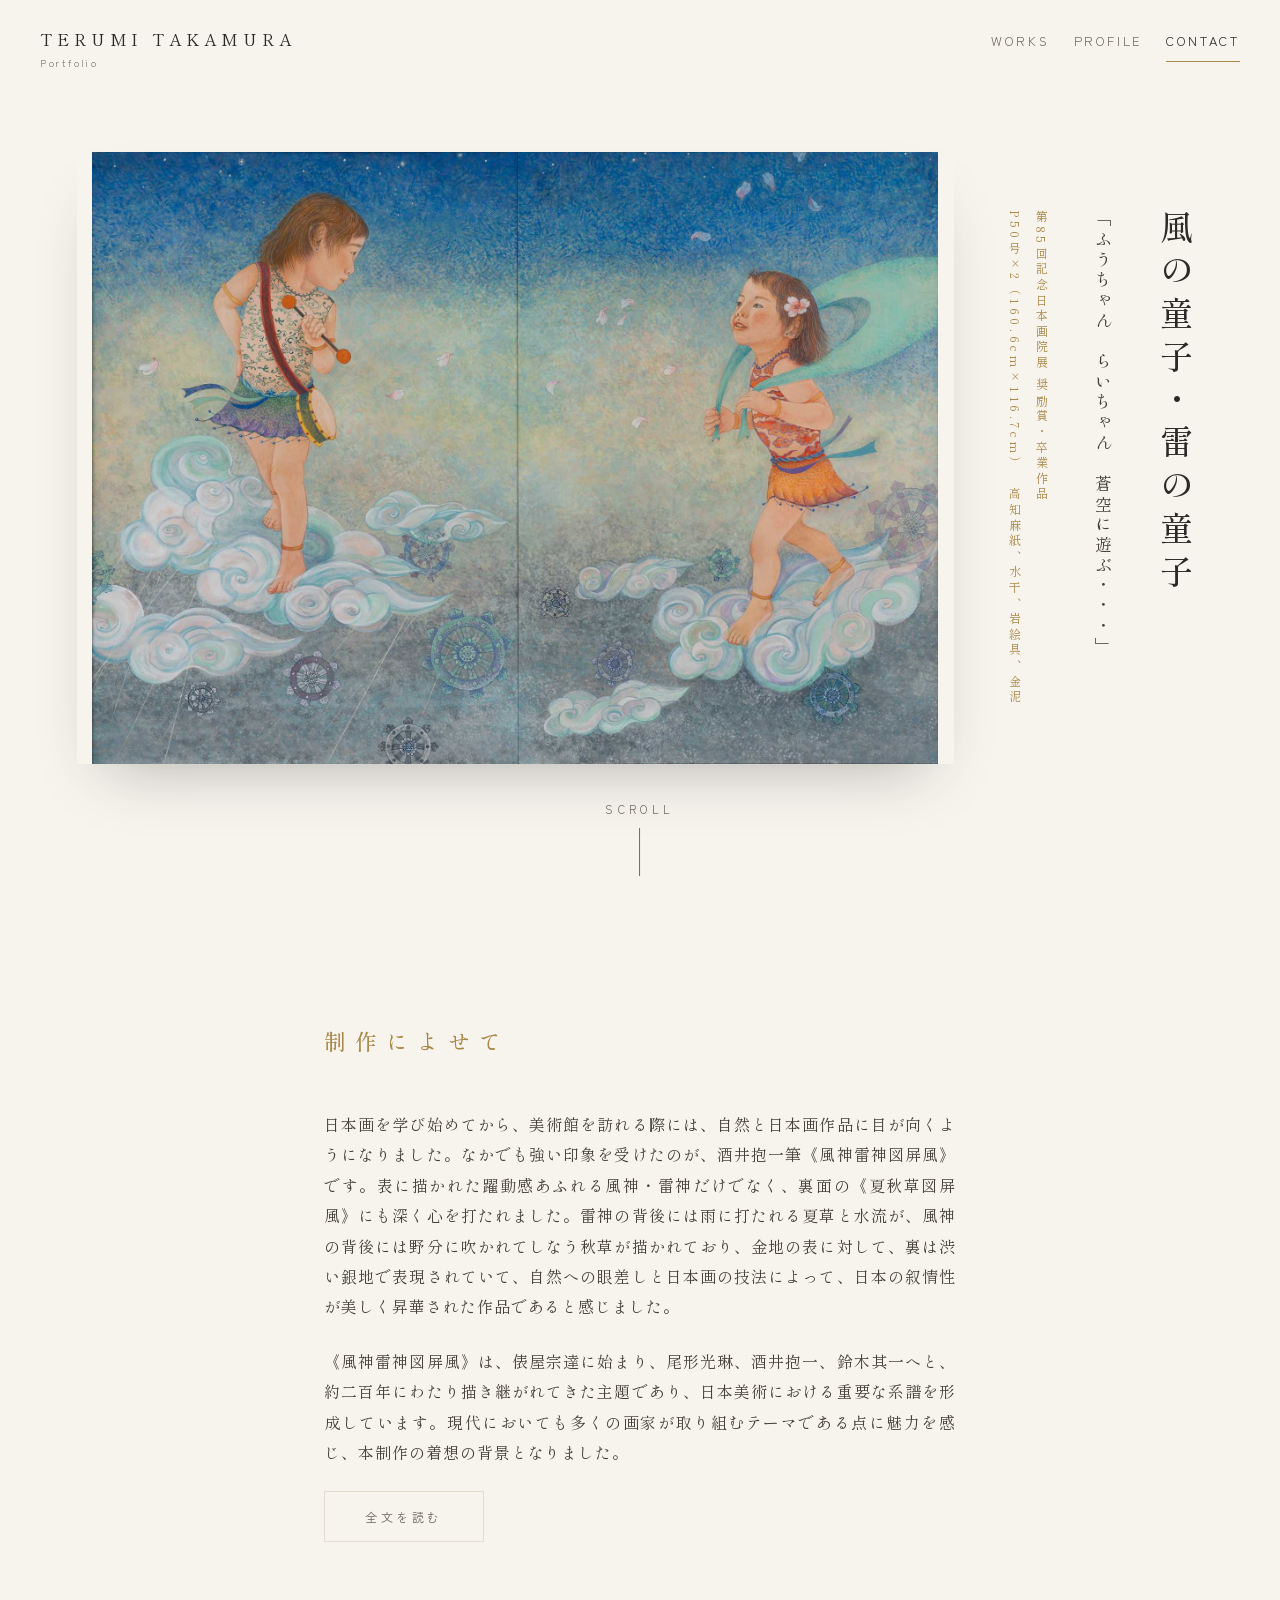
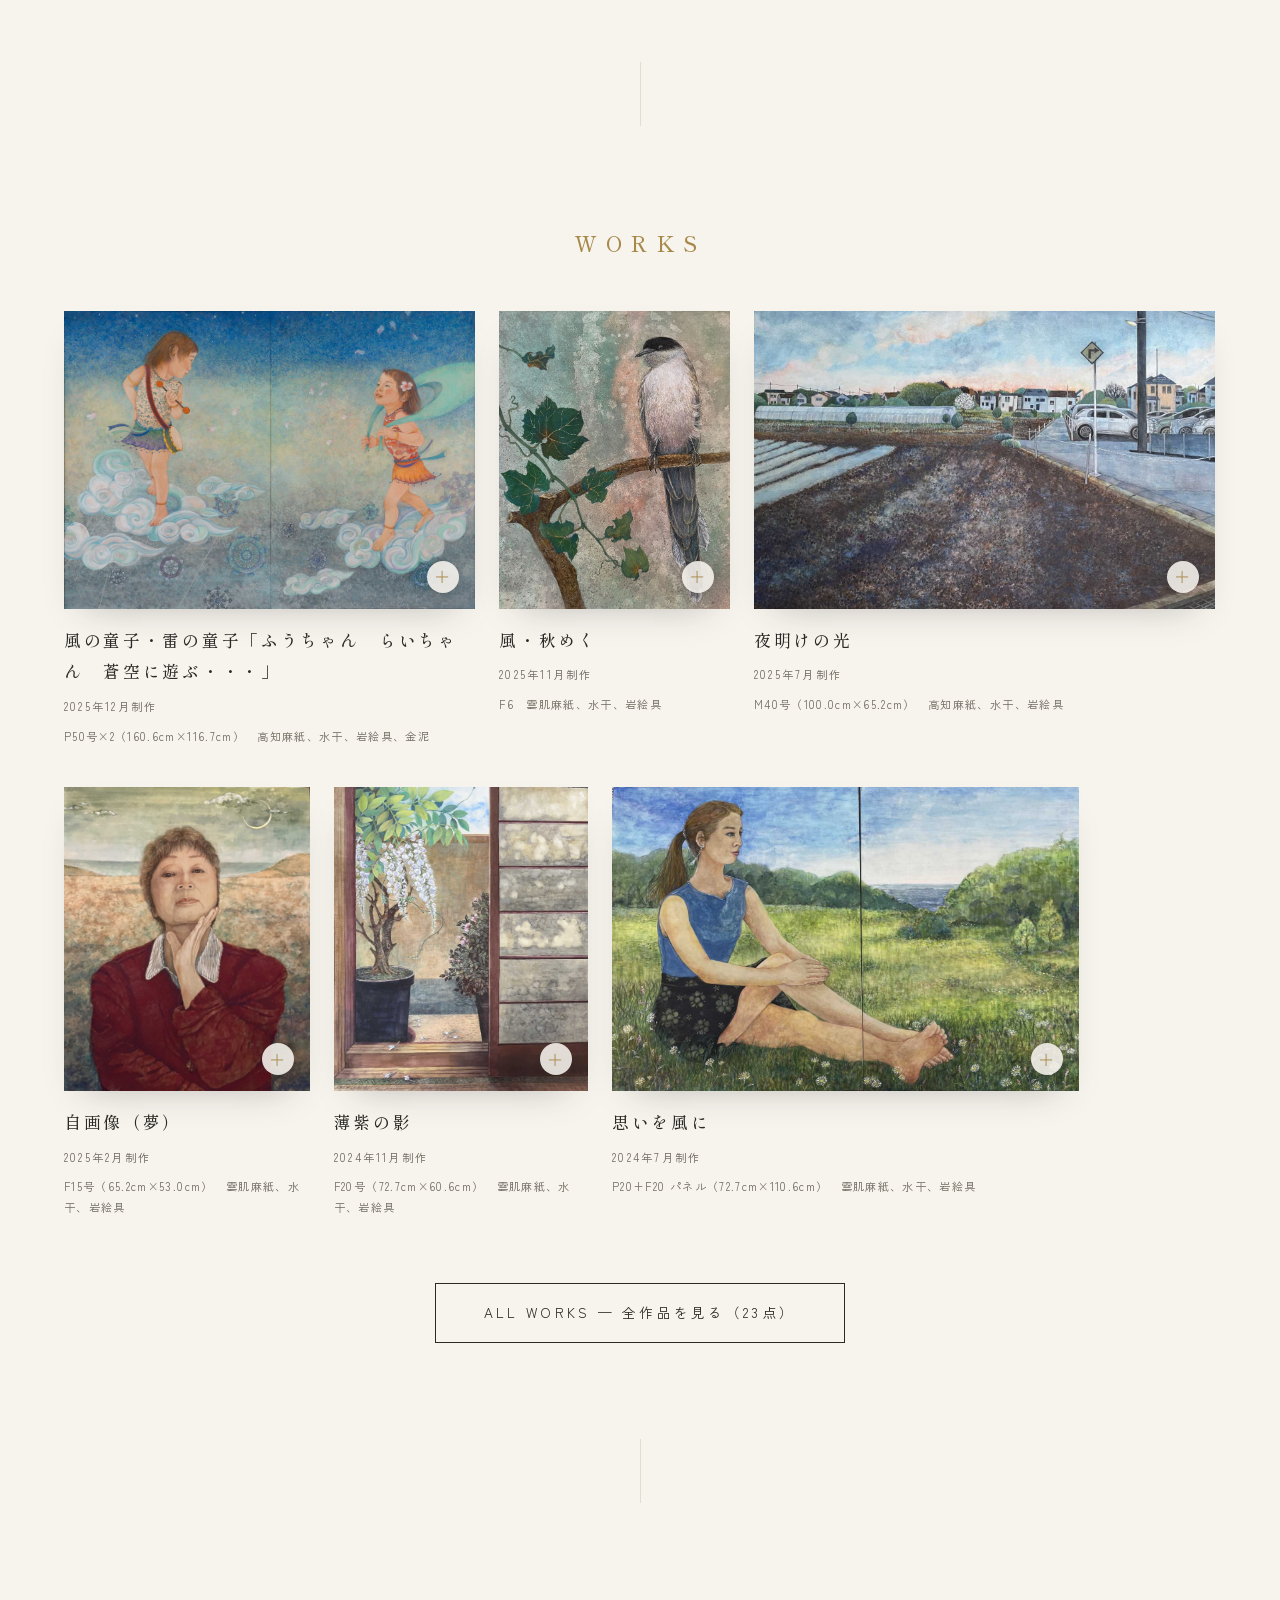
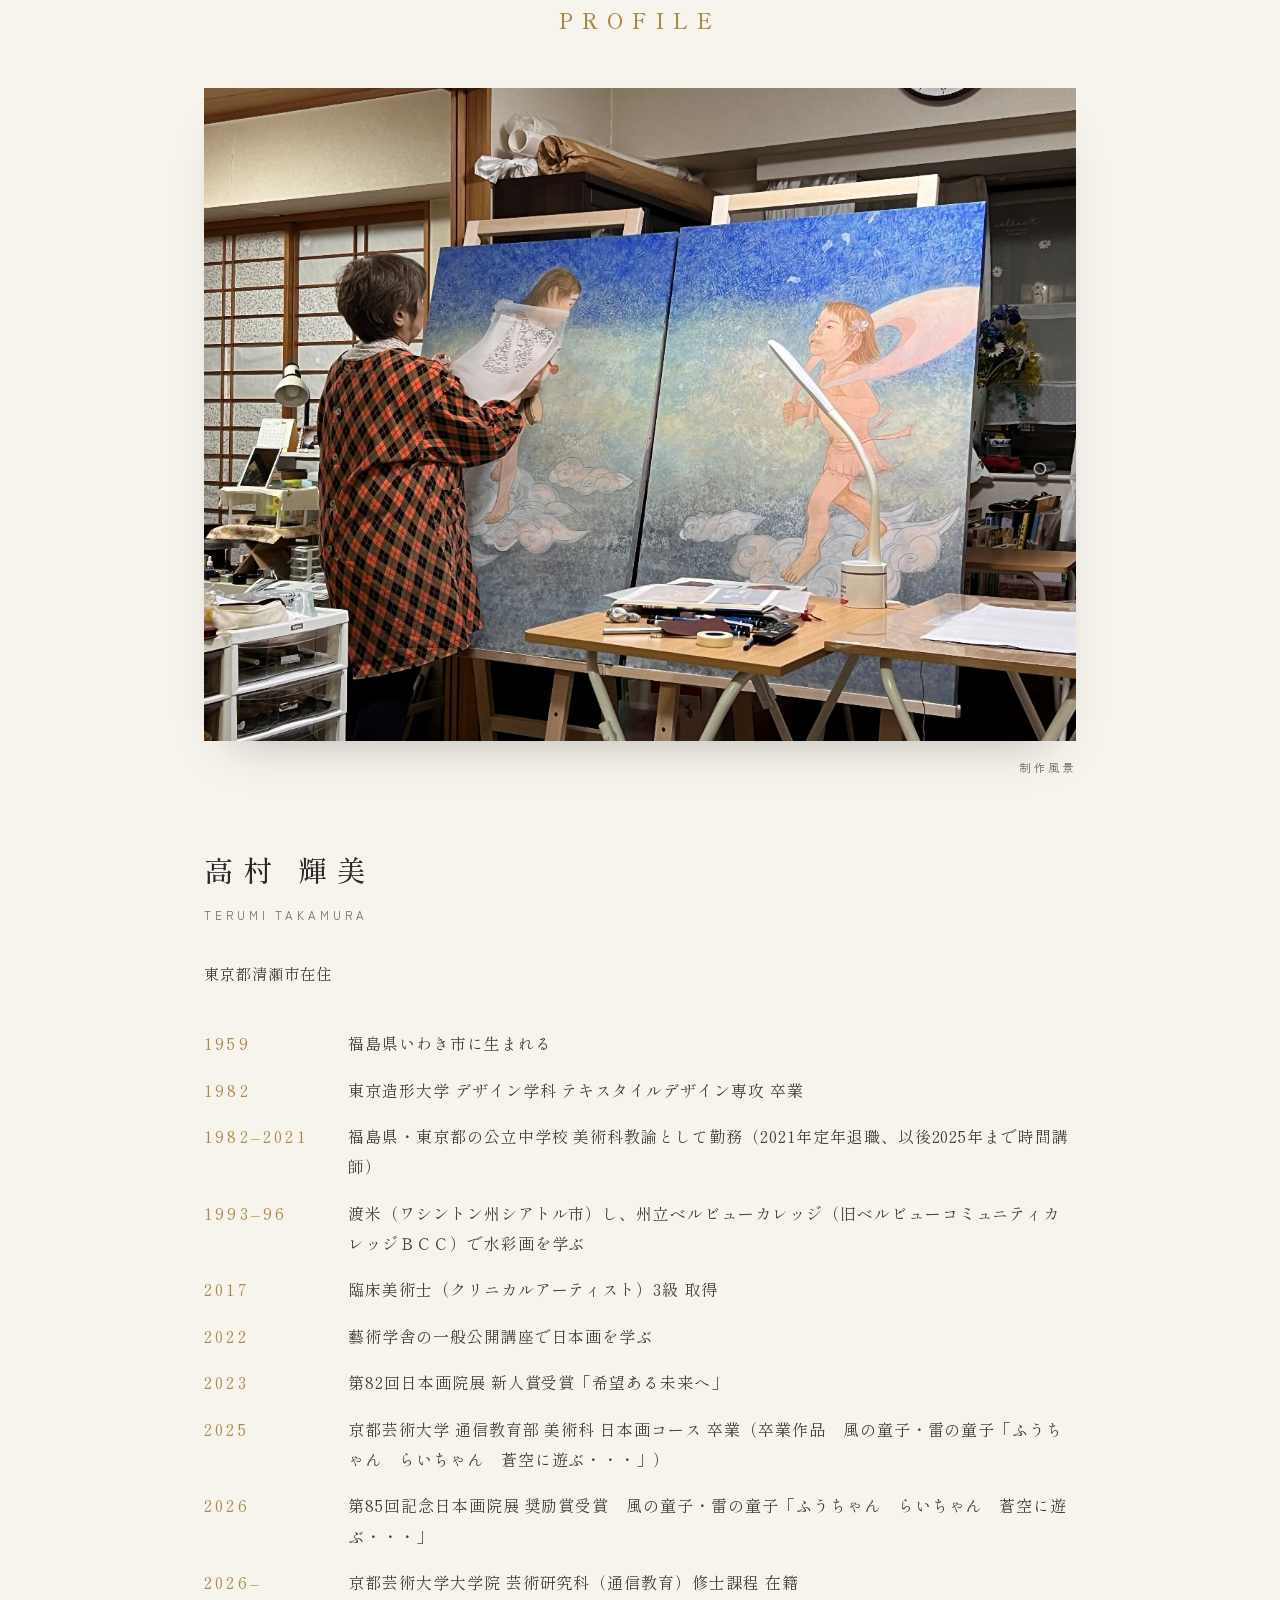
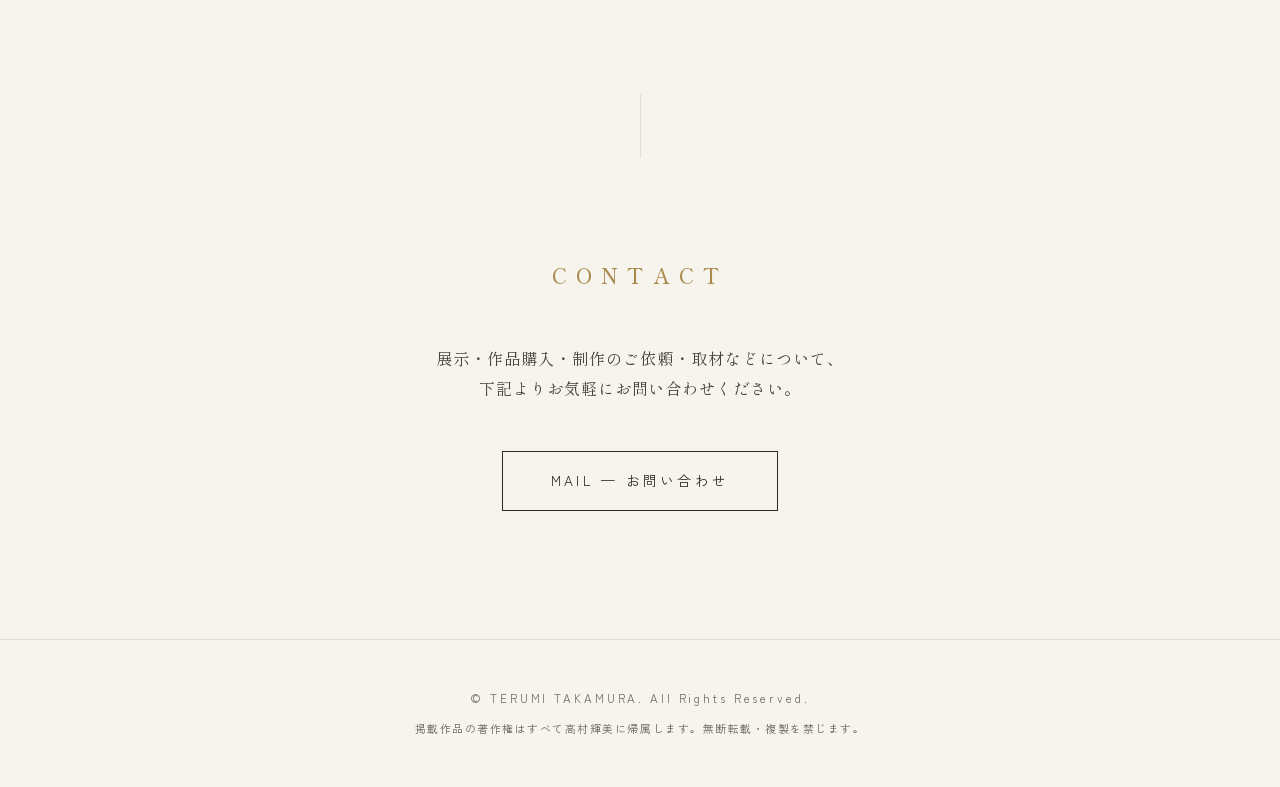
==== commit eec8bfd1: "サイト全体の整合性チェックで見つかった3件を修正 - ALL WORKSボタンの静的HTML表記が旧作品数25のままだったのを23に   （ビルドスクリプトが自動更新するよう恒久修正） - 作品サイズ" ====
--- a/index.html
+++ b/index.html
@@ -59,15 +59,15 @@
   <div class="grid" id="grid">
 <!--WORKS:START-->
 <div class="card reveal" style="transition-delay:0.0s"><div class="frame"><img src="assets/works/01_kaze_rai_no_doji.jpg" alt="風の童子・雷の童子「ふうちゃん　らいちゃん　蒼空に遊ぶ・・・」" width="1920" height="1388" loading="lazy"></div><div class="info"><h3>風の童子・雷の童子「ふうちゃん　らいちゃん　蒼空に遊ぶ・・・」</h3><div class="year">2025年12月制作</div><div class="spec">P50号×2（160.6cm×116.7cm）　高知麻紙、水干、岩絵具、金泥</div></div></div>
-<div class="card reveal" style="transition-delay:0.08s"><div class="frame"><img src="assets/works/12_kaze_akimeku.jpg" alt="風・秋めく" width="1386" height="1786" loading="lazy"></div><div class="info"><h3>風・秋めく</h3><div class="year">2025年11月制作</div><div class="spec">Ｆ６　雲肌麻紙、水干、岩絵具</div></div></div>
+<div class="card reveal" style="transition-delay:0.08s"><div class="frame"><img src="assets/works/12_kaze_akimeku.jpg" alt="風・秋めく" width="1386" height="1786" loading="lazy"></div><div class="info"><h3>風・秋めく</h3><div class="year">2025年11月制作</div><div class="spec">F6　雲肌麻紙、水干、岩絵具</div></div></div>
 <div class="card reveal" style="transition-delay:0.16s"><div class="frame"><img src="assets/works/08_yoake_no_hikari.jpg" alt="夜明けの光" width="1300" height="838" loading="lazy"></div><div class="info"><h3>夜明けの光</h3><div class="year">2025年7月制作</div><div class="spec">M40号（100.0cm×65.2cm）　高知麻紙、水干、岩絵具</div></div></div>
 <div class="card reveal" style="transition-delay:0.0s"><div class="frame"><img src="assets/works/07_jigazou.jpg" alt="自画像（夢）" width="1300" height="1608" loading="lazy"></div><div class="info"><h3>自画像（夢）</h3><div class="year">2025年2月制作</div><div class="spec">F15号（65.2cm×53.0cm）　雲肌麻紙、水干、岩絵具</div></div></div>
 <div class="card reveal" style="transition-delay:0.08s"><div class="frame"><img src="assets/works/06_usumurasaki_no_kage.jpg" alt="薄紫の影" width="1300" height="1554" loading="lazy"></div><div class="info"><h3>薄紫の影</h3><div class="year">2024年11月制作</div><div class="spec">F20号（72.7cm×60.6cm）　雲肌麻紙、水干、岩絵具</div></div></div>
-<div class="card reveal" style="transition-delay:0.16s"><div class="frame"><img src="assets/works/05_omoi_wo_kaze_ni.jpeg" alt="思いを風に" width="1300" height="846" loading="lazy"></div><div class="info"><h3>思いを風に</h3><div class="year">2024年7月制作</div><div class="spec">P20＋F20 パネル（72.7cm×110.6cm）　雲肌麻紙、水干、岩絵具</div></div></div>
+<div class="card reveal" style="transition-delay:0.16s"><div class="frame"><img src="assets/works/05_omoi_wo_kaze_ni.jpeg" alt="思いを風に" width="1300" height="846" loading="lazy"></div><div class="info"><h3>思いを風に</h3><div class="year">2024年7月制作</div><div class="spec">P20+F20 パネル（72.7cm×110.6cm）　雲肌麻紙、水干、岩絵具</div></div></div>
 <!--WORKS:END-->
 </div>
   <div class="all-works reveal">
-    <a href="works.html">ALL WORKS — 全作品を見る（<span id="all-count">25</span>点）</a>
+    <a href="works.html">ALL WORKS — 全作品を見る（<span id="all-count">23</span>点）</a>
   </div>
 </section>
 
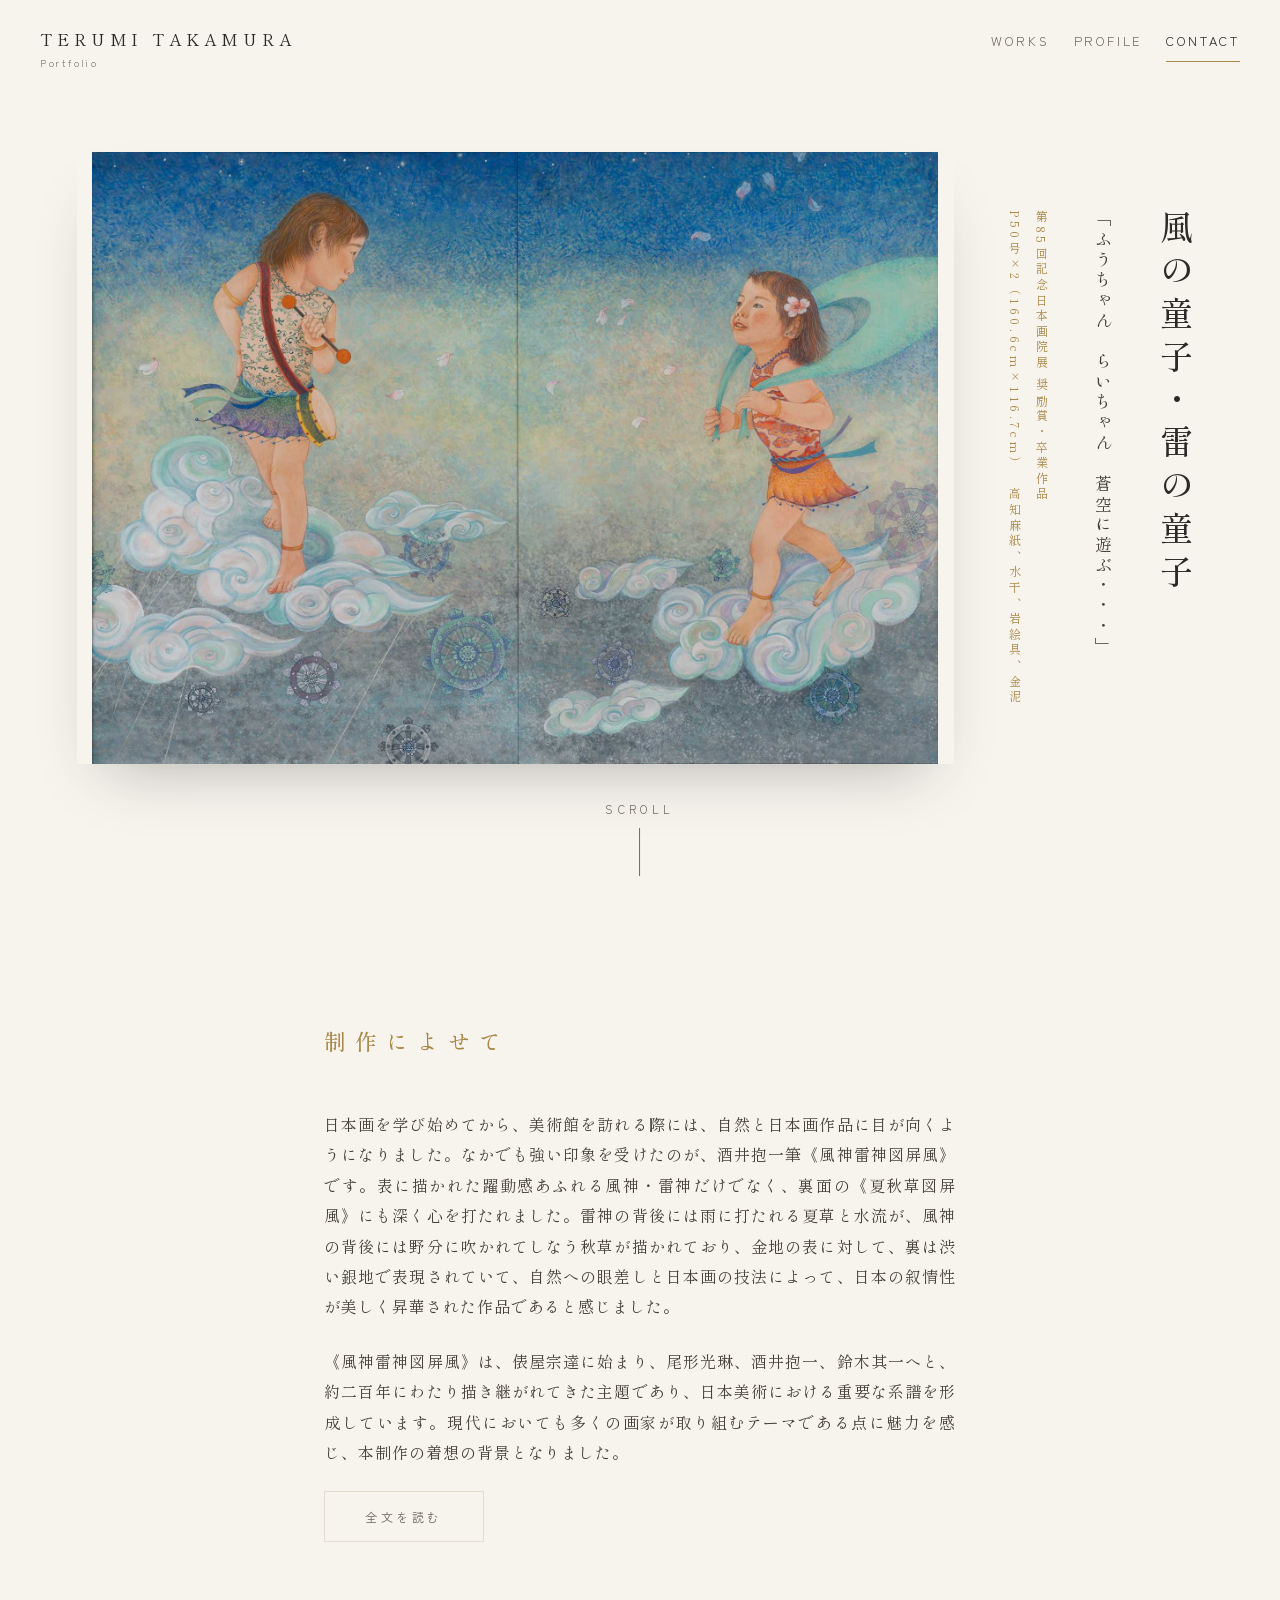
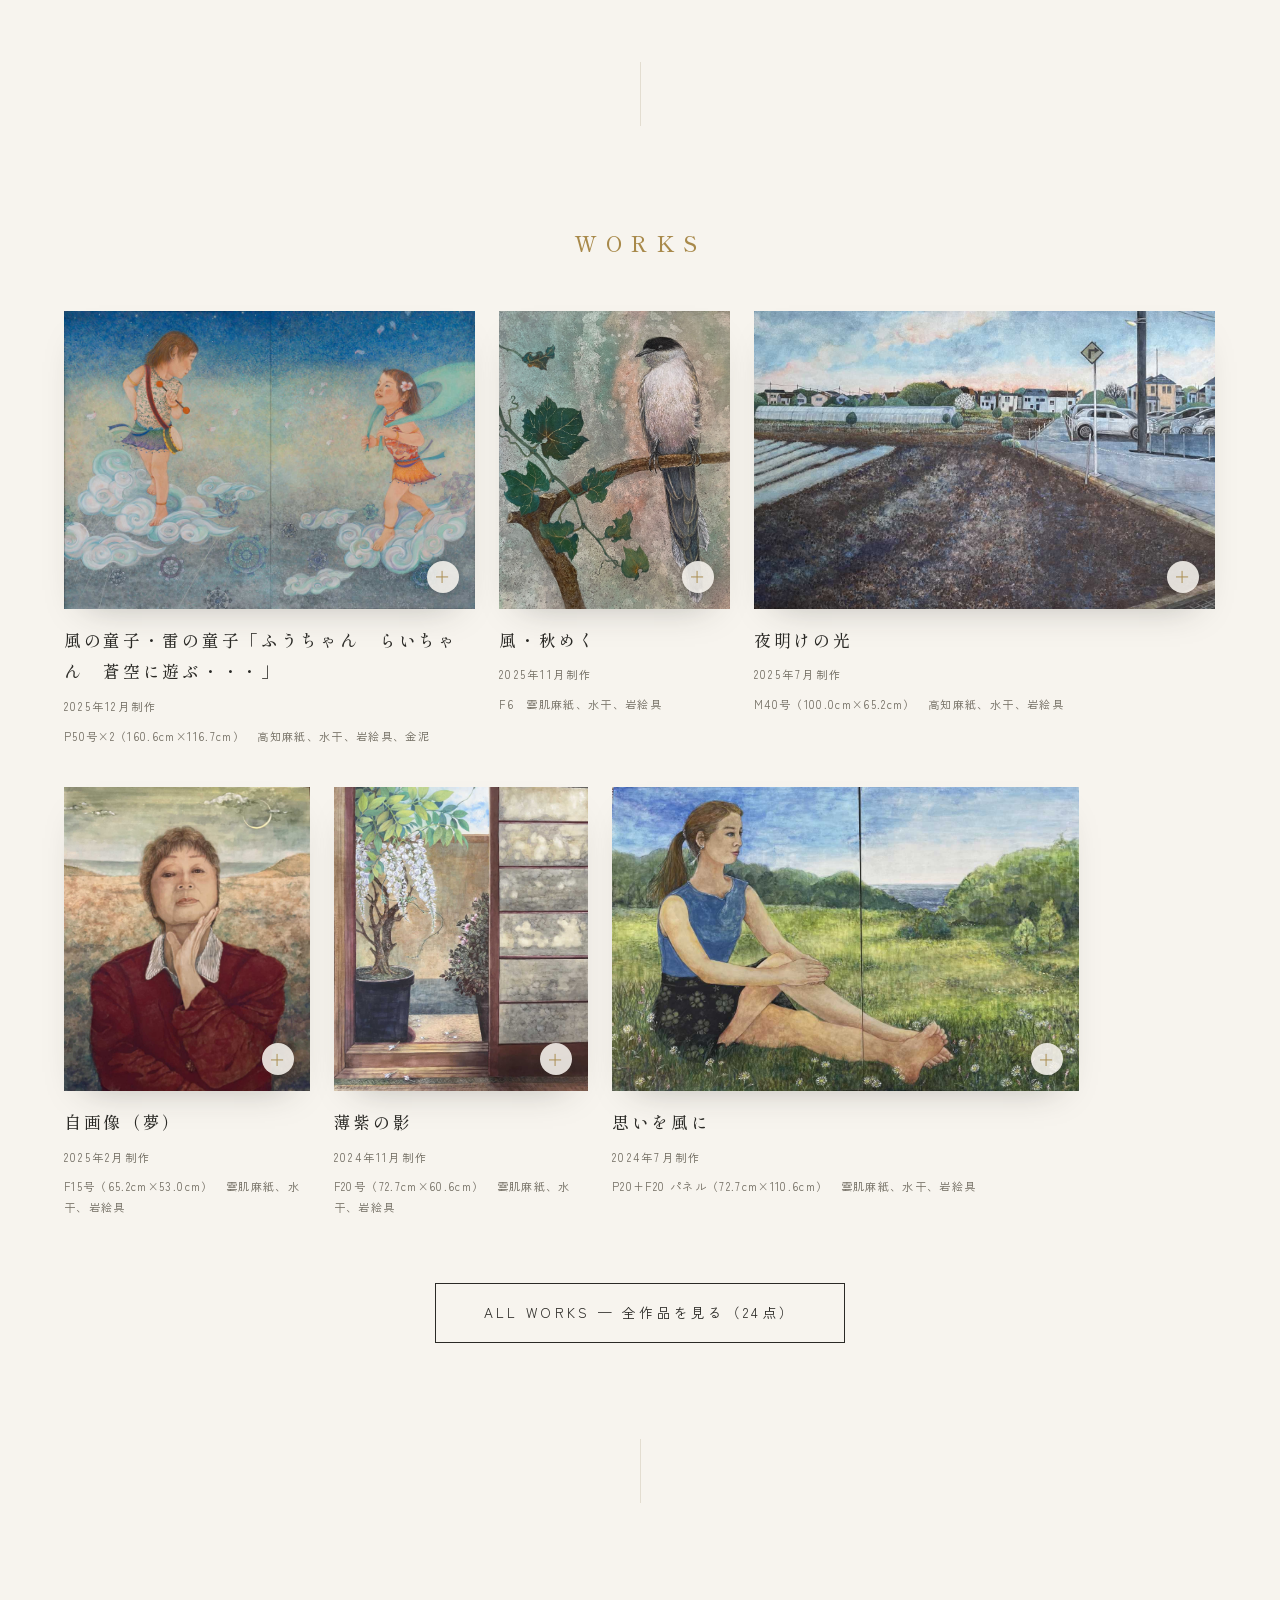
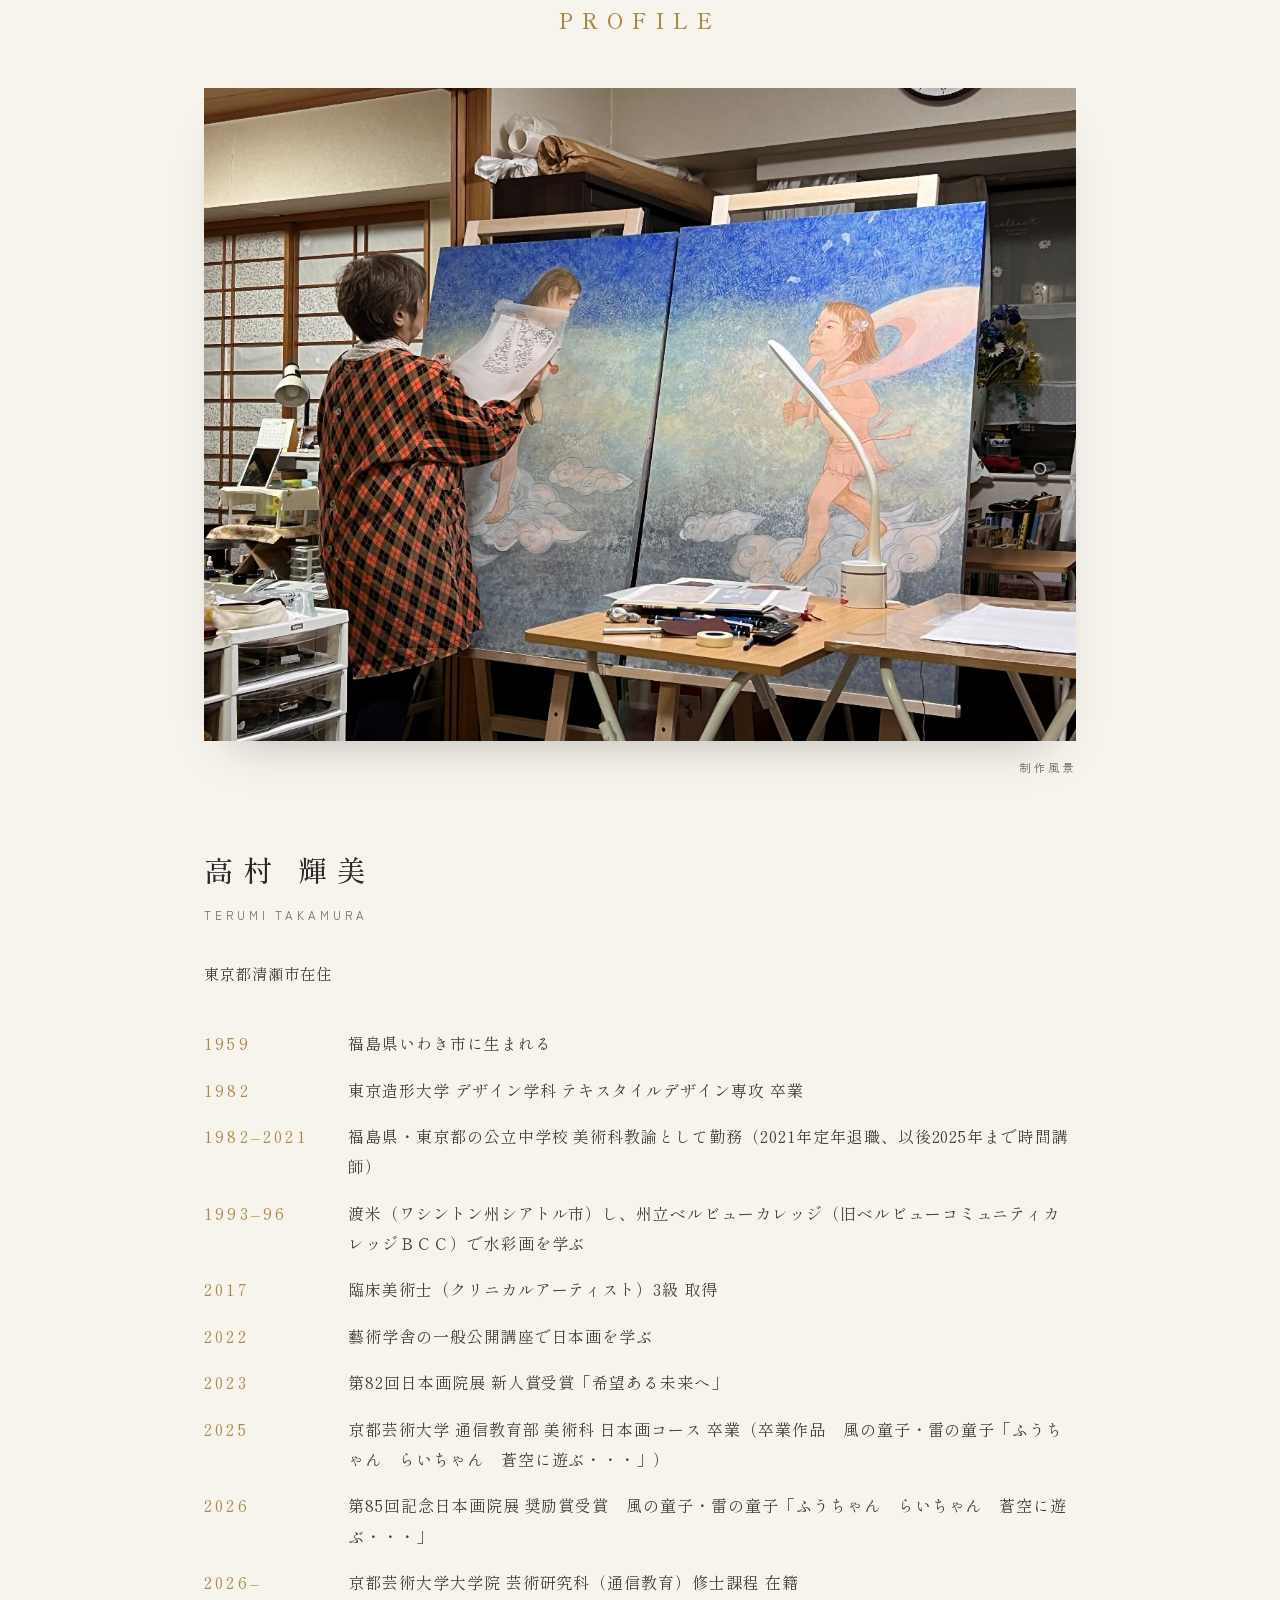
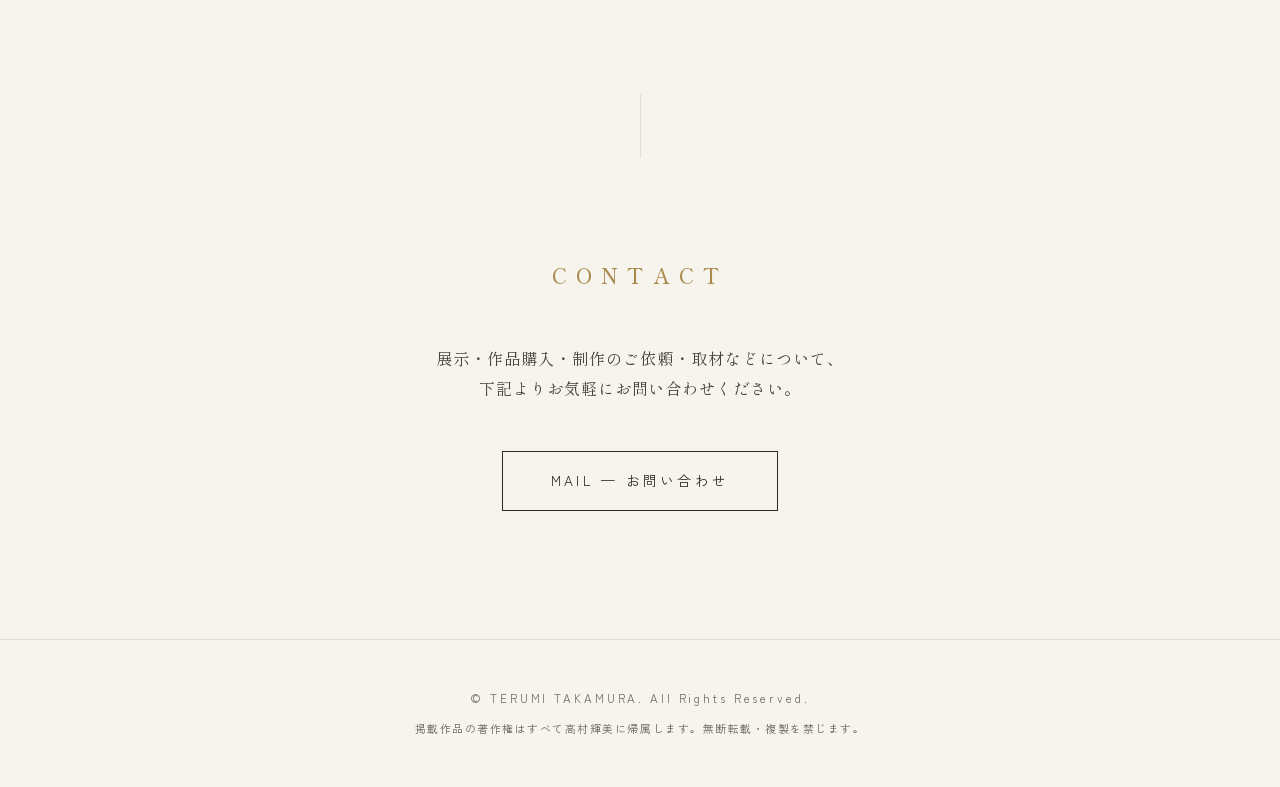
==== commit 73254daa: "「希望ある未来へ」を全作品ページに再掲載（本人依頼） - 春のさえずり（模写）の直後（制作年順の位置）に復元、全24点に - 画像ファイルの公開除外を解除、日本画グループの年代を2021–2025に戻" ====
--- a/index.html
+++ b/index.html
@@ -67,7 +67,7 @@
 <!--WORKS:END-->
 </div>
   <div class="all-works reveal">
-    <a href="works.html">ALL WORKS — 全作品を見る（<span id="all-count">23</span>点）</a>
+    <a href="works.html">ALL WORKS — 全作品を見る（<span id="all-count">24</span>点）</a>
   </div>
 </section>
 
